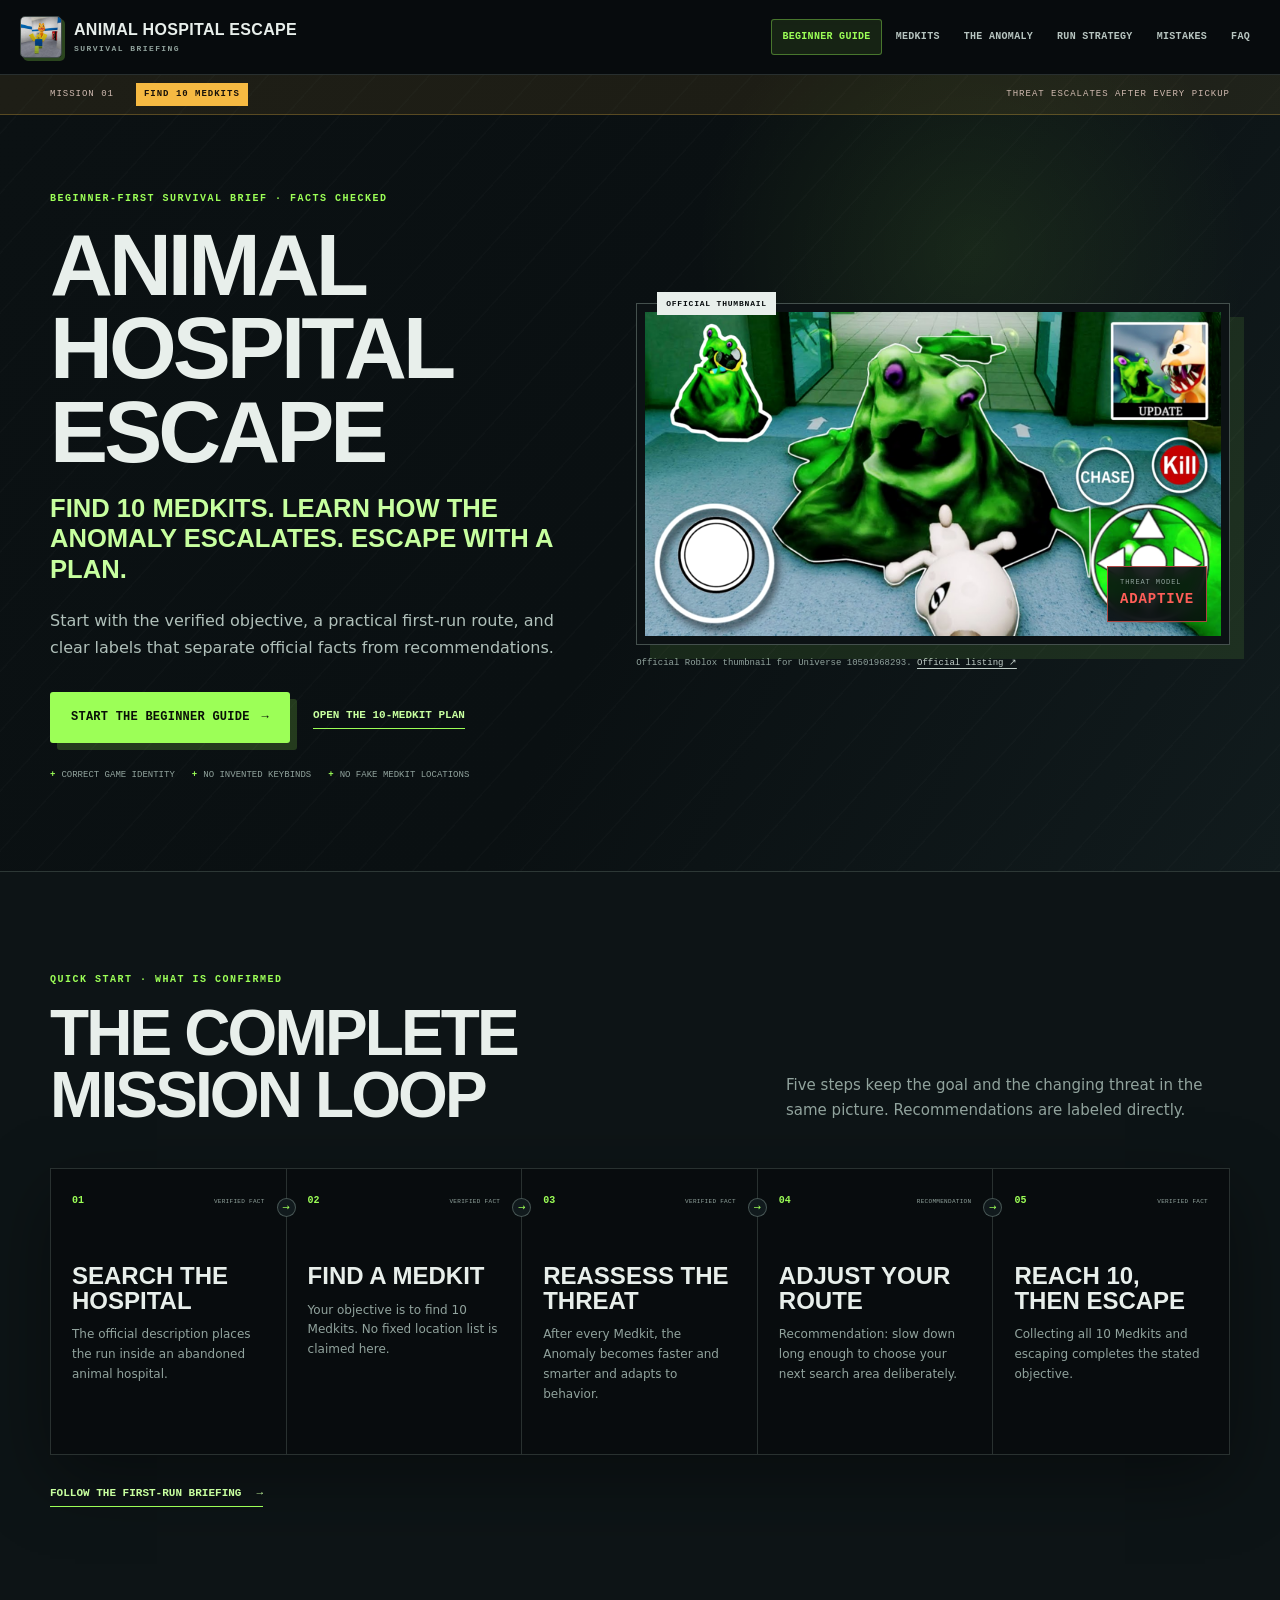
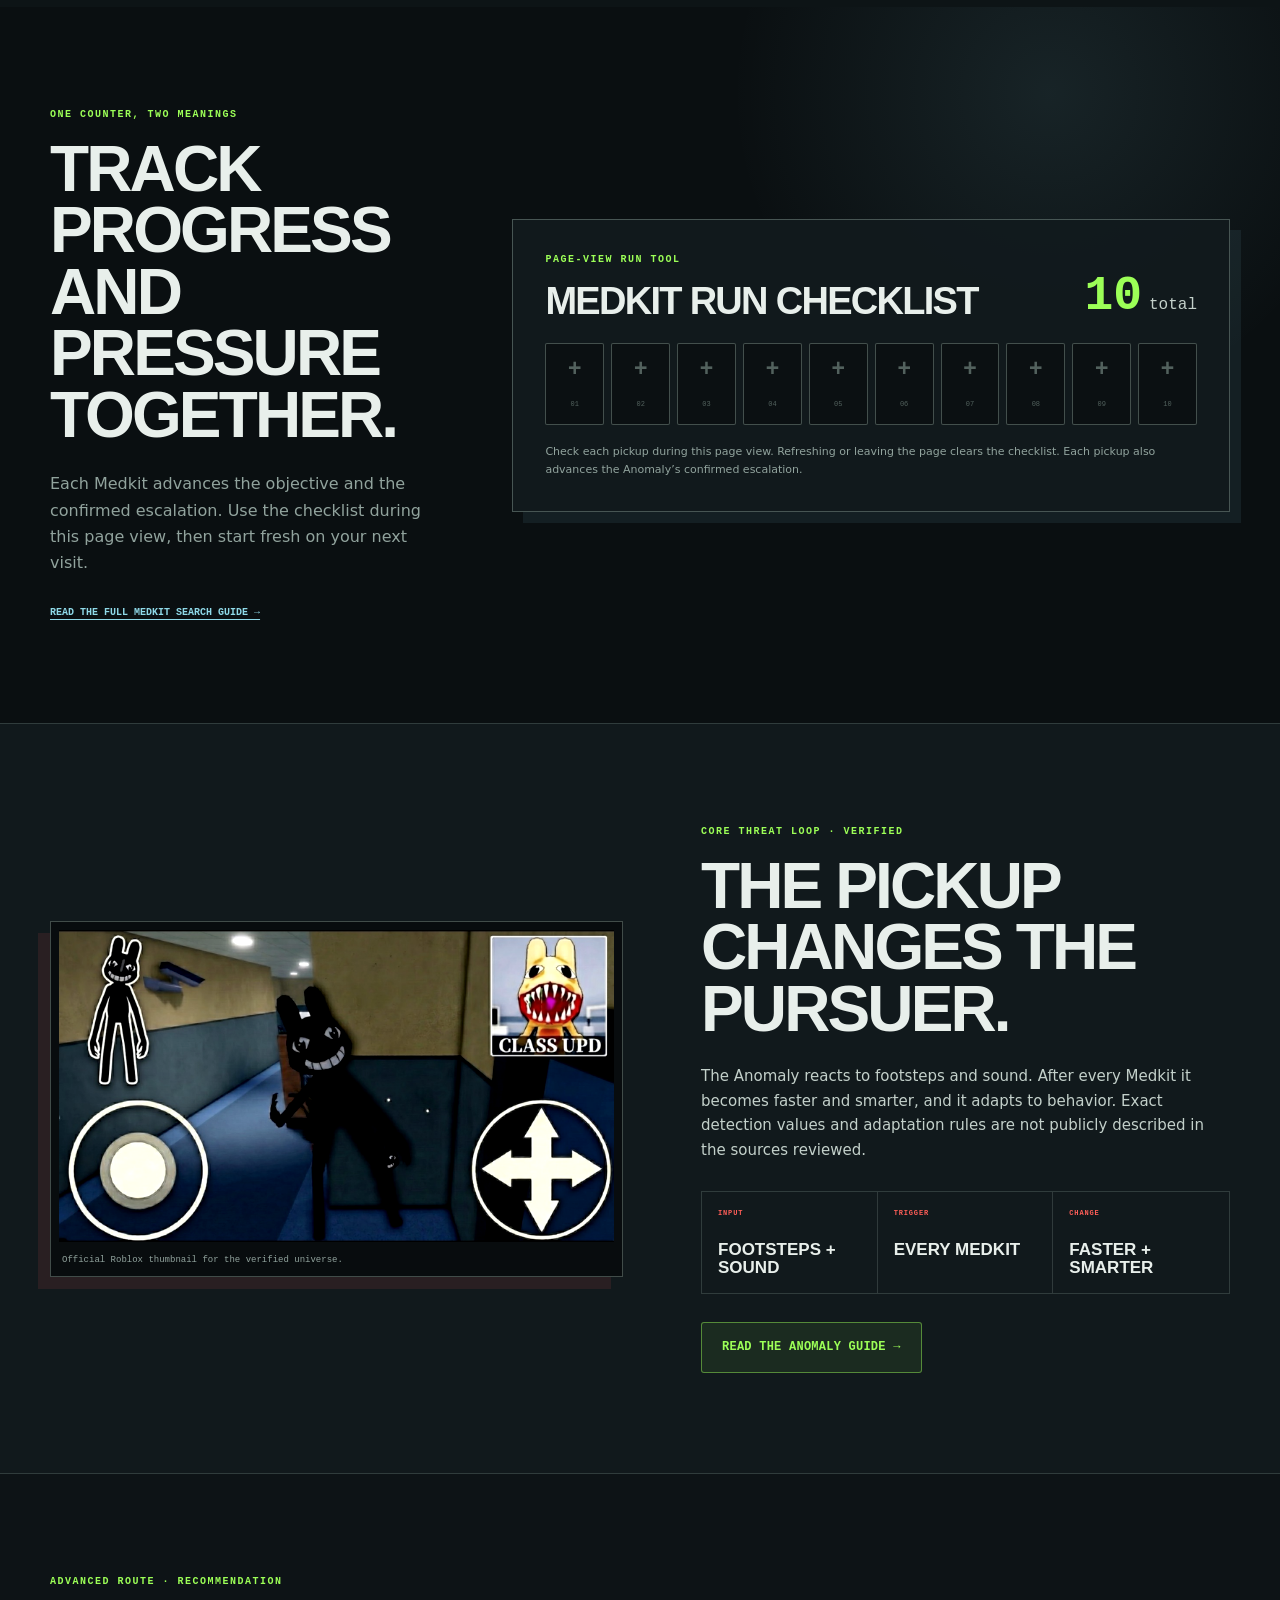
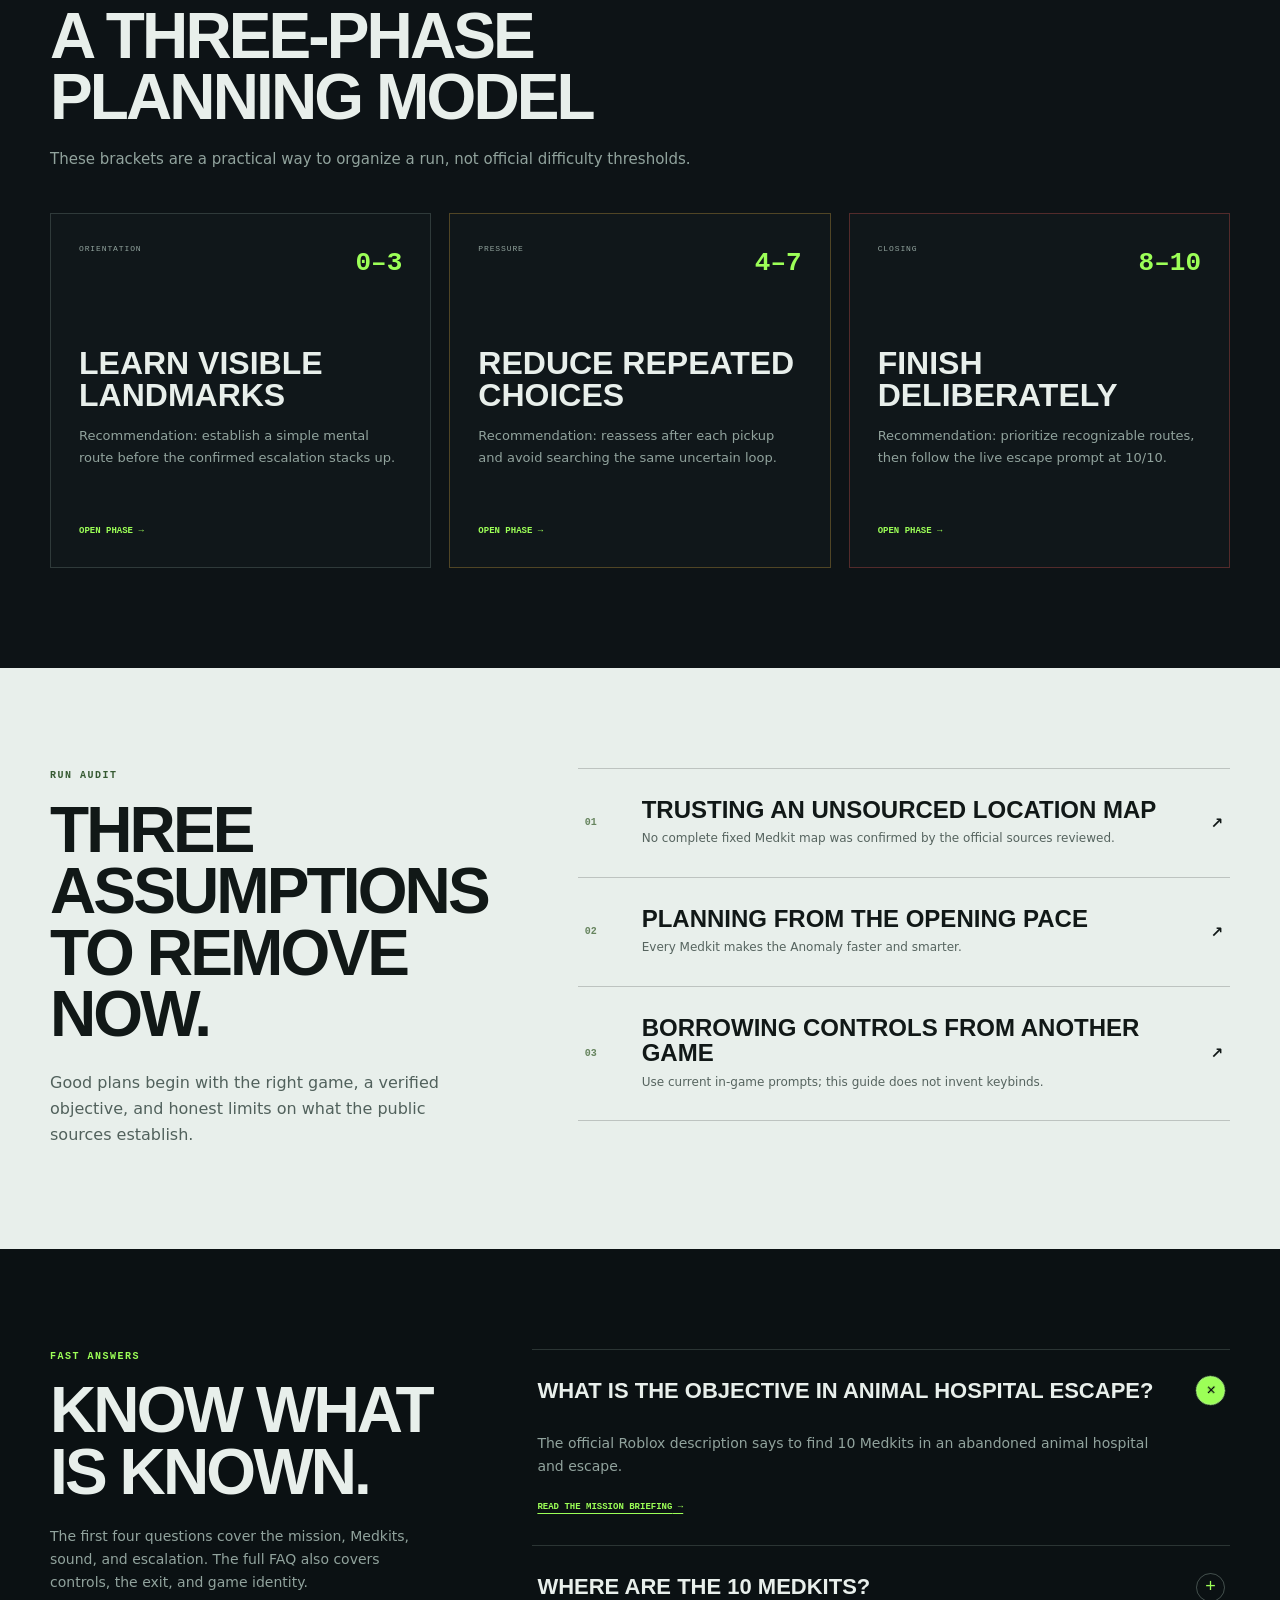
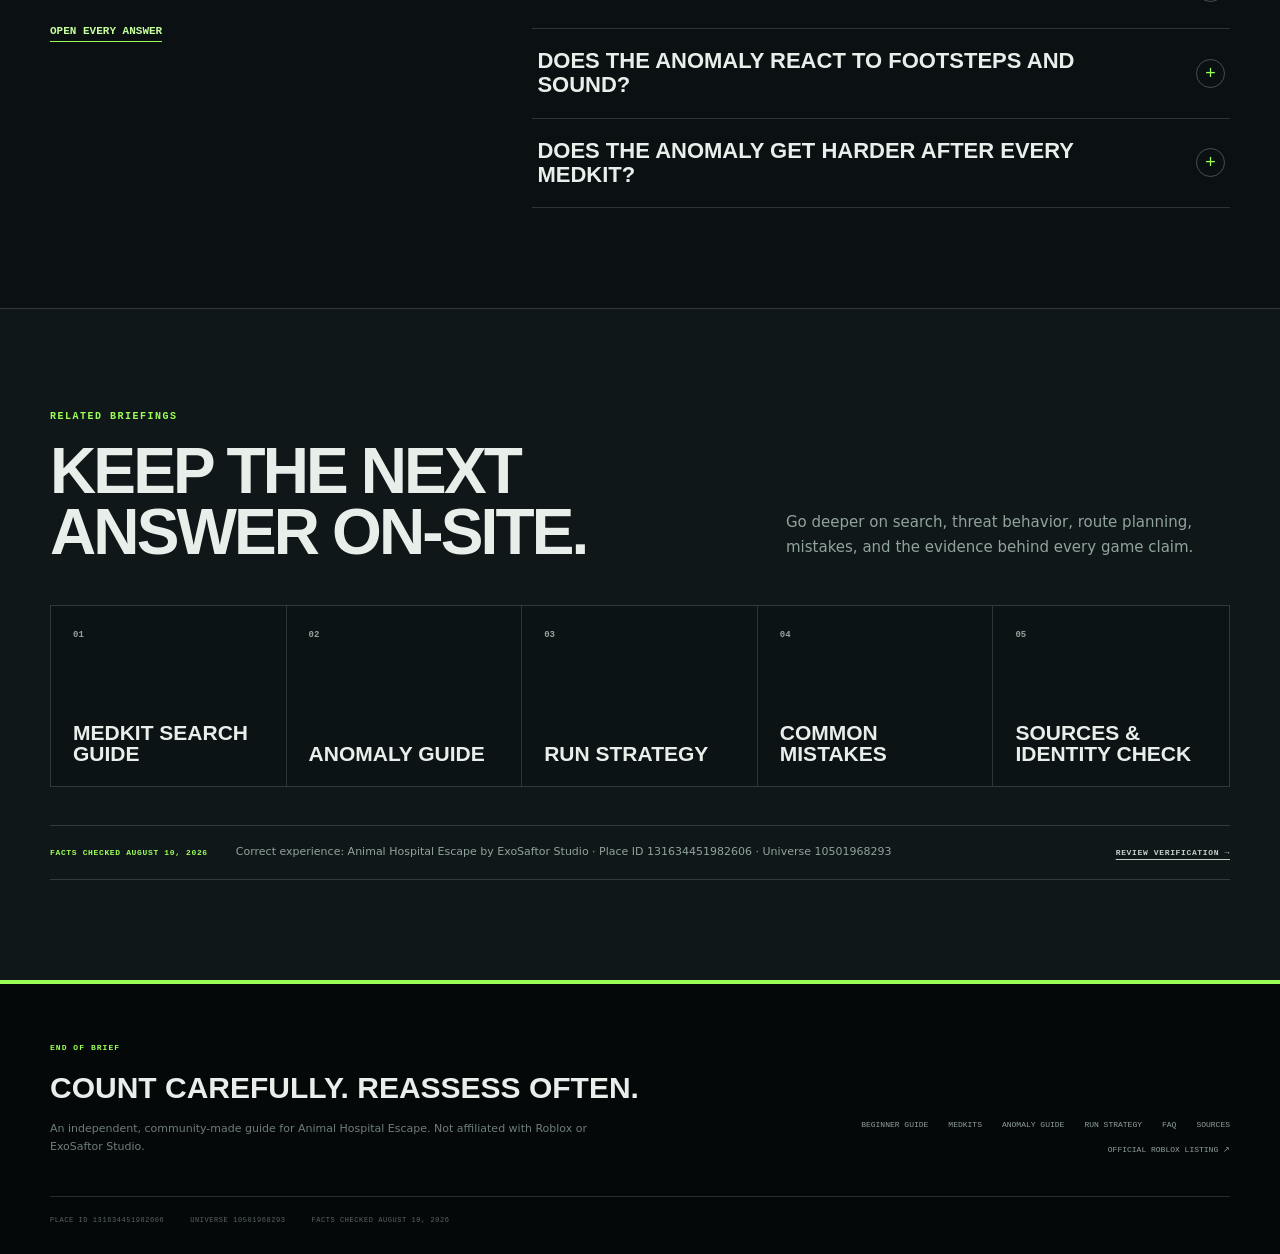
==== index.html @ fd897c96 "deploy: publish Animal Hospital Escape guide" ====
<!DOCTYPE html><html lang="en"><head><meta charSet="utf-8"/><meta name="viewport" content="width=device-width, initial-scale=1"/><link rel="preload" href="/icon.png" as="image"/><link rel="preload" href="/game/animal-hospital-escape-1.png" as="image" fetchPriority="high"/><link rel="stylesheet" href="/_next/static/chunks/0z8bajowdw31k.css" data-precedence="next"/><link rel="preload" as="script" fetchPriority="low" href="/_next/static/chunks/0jtaw7rr1ugwe.js"/><script src="/_next/static/chunks/08icvac4j189f.js" async=""></script><script src="/_next/static/chunks/05qy0547-363-.js" async=""></script><script src="/_next/static/chunks/03ag4kdei-2c-.js" async=""></script><script src="/_next/static/chunks/turbopack-14~8eeexl72pc.js" async=""></script><script src="/_next/static/chunks/0_s10em0x~t3~.js" async=""></script><script src="/_next/static/chunks/04p6i4.8tu~zs.js" async=""></script><meta name="theme-color" content="#0a1113"/><meta name="color-scheme" content="dark"/><title>Animal Hospital Escape Beginner Guide &amp; Wiki</title><meta name="description" content="Start with a verified Animal Hospital Escape beginner guide, track all 10 Medkits, understand Anomaly escalation, and plan the full run."/><meta name="application-name" content="Animal Hospital Escape Wiki"/><link rel="author" href="https://animal-hospital-escape.wiki"/><meta name="author" content="Animal Hospital Escape Wiki"/><link rel="manifest" href="/manifest.webmanifest"/><meta name="creator" content="Animal Hospital Escape Wiki"/><meta name="publisher" content="Animal Hospital Escape Wiki"/><meta name="category" content="games"/><link rel="canonical" href="https://animal-hospital-escape.wiki/"/><meta property="og:title" content="Animal Hospital Escape Beginner Guide &amp; Wiki"/><meta property="og:description" content="Start with a verified Animal Hospital Escape beginner guide, track all 10 Medkits, understand Anomaly escalation, and plan the full run."/><meta property="og:url" content="https://animal-hospital-escape.wiki/"/><meta property="og:site_name" content="Animal Hospital Escape Wiki"/><meta property="og:image" content="https://animal-hospital-escape.wiki/og.png"/><meta property="og:image:width" content="1200"/><meta property="og:image:height" content="627"/><meta property="og:image:alt" content="Animal Hospital Escape beginner guide: 10 Medkits, one escalating threat"/><meta property="og:type" content="article"/><meta name="twitter:card" content="summary_large_image"/><meta name="twitter:title" content="Animal Hospital Escape Beginner Guide &amp; Wiki"/><meta name="twitter:description" content="Start with a verified Animal Hospital Escape beginner guide, track all 10 Medkits, understand Anomaly escalation, and plan the full run."/><meta name="twitter:image" content="https://animal-hospital-escape.wiki/og.png"/><link rel="icon" href="/icon.png" type="image/png"/><link rel="apple-touch-icon" href="/icon.png" type="image/png"/><script src="/_next/static/chunks/03~yq9q893hmn.js" noModule=""></script></head><body><div hidden=""><!--$--><!--/$--></div><div class="site-shell"><a class="skip-link" href="#main-content">Skip to main content</a><header class="site-header"><div class="header-inner"><a class="brand" aria-label="Animal Hospital Escape Wiki home" href="/"><img class="brand-icon" src="/icon.png" alt="" width="42" height="42"/><span><strong>Animal Hospital Escape</strong><small>Survival briefing</small></span></a><nav class="main-nav" aria-label="Main navigation"><a href="/beginner-guide/">Beginner guide</a><a href="/medkits/">Medkits</a><a href="/anomaly-guide/">The Anomaly</a><a href="/run-strategy/">Run strategy</a><a href="/common-mistakes/">Mistakes</a><a href="/faq/">FAQ</a></nav></div></header><main id="main-content"><script type="application/ld+json">{"@context":"https://schema.org","@graph":[{"@type":"WebSite","name":"Animal Hospital Escape Wiki","url":"https://animal-hospital-escape.wiki","description":"A fact-checked Animal Hospital Escape beginner guide for finding 10 Medkits, understanding the escalating Anomaly, and planning a complete run."},{"@type":"VideoGame","name":"Animal Hospital Escape","url":"https://www.roblox.com/games/131634451982606/Animal-Hospital-Escape","gamePlatform":"Roblox","author":{"@type":"Organization","name":"ExoSaftor Studio"},"description":"Find 10 Medkits in an abandoned animal hospital and escape while an Anomaly reacts to footsteps and sound and escalates after every pickup."}]}</script><section class="home-hero"><div class="alert-band" aria-label="Mission summary"><div class="wide-container"><span>MISSION 01</span><strong>FIND 10 MEDKITS</strong><span>THREAT ESCALATES AFTER EVERY PICKUP</span></div></div><div class="hero-grid wide-container"><div class="hero-copy"><p class="eyebrow">Beginner-first survival brief · Facts checked</p><h1>Animal Hospital Escape</h1><p class="hero-command">Find 10 Medkits. Learn how the Anomaly escalates. Escape with a plan.</p><p class="hero-deck">Start with the verified objective, a practical first-run route, and clear labels that separate official facts from recommendations.</p><div class="hero-actions"><a class="button button-primary" href="/beginner-guide/">Start the Beginner Guide <span aria-hidden="true">→</span></a><a class="text-link" href="/medkits/">Open the 10-Medkit plan</a></div><ul class="hero-proof" aria-label="Guide safeguards"><li>Correct game identity</li><li>No invented keybinds</li><li>No fake Medkit locations</li></ul></div><figure class="hero-visual"><div class="image-frame"><img src="/game/animal-hospital-escape-1.png" alt="Official Animal Hospital Escape thumbnail showing characters in a hospital corridor" width="768" height="432" fetchPriority="high"/><div class="threat-stamp" aria-hidden="true"><span>THREAT MODEL</span><strong>ADAPTIVE</strong></div></div><figcaption>Official Roblox thumbnail for Universe <!-- -->10501968293<!-- -->.<!-- --> <a href="https://www.roblox.com/games/131634451982606/Animal-Hospital-Escape" rel="noreferrer">Official listing ↗</a></figcaption></figure></div></section><section class="quickstart-section" aria-labelledby="quickstart-title"><div class="wide-container"><div class="section-heading split-heading"><div><p class="eyebrow">Quick start · What is confirmed</p><h2 id="quickstart-title">The complete mission loop</h2></div><p>Five steps keep the goal and the changing threat in the same picture. Recommendations are labeled directly.</p></div><ol class="loop-grid"><li><div class="loop-topline"><span>01</span><small>Verified fact</small></div><h3>Search the hospital</h3><p>The official description places the run inside an abandoned animal hospital.</p></li><li><div class="loop-topline"><span>02</span><small>Verified fact</small></div><h3>Find a Medkit</h3><p>Your objective is to find 10 Medkits. No fixed location list is claimed here.</p></li><li><div class="loop-topline"><span>03</span><small>Verified fact</small></div><h3>Reassess the threat</h3><p>After every Medkit, the Anomaly becomes faster and smarter and adapts to behavior.</p></li><li><div class="loop-topline"><span>04</span><small>Recommendation</small></div><h3>Adjust your route</h3><p>Recommendation: slow down long enough to choose your next search area deliberately.</p></li><li><div class="loop-topline"><span>05</span><small>Verified fact</small></div><h3>Reach 10, then escape</h3><p>Collecting all 10 Medkits and escaping completes the stated objective.</p></li></ol><a class="inline-cta" href="/beginner-guide/">Follow the first-run briefing <span>→</span></a></div></section><section class="tracker-section"><div class="wide-container tracker-layout"><div class="tracker-copy"><p class="eyebrow">One counter, two meanings</p><h2>Track progress and pressure together.</h2><p>Each Medkit advances the objective and the confirmed escalation. Use the checklist during this page view, then start fresh on your next visit.</p><a href="/medkits/">Read the full Medkit search guide →</a></div><section class="tracker-card" aria-labelledby="tracker-title"><div class="tracker-heading"><div><p class="eyebrow">Page-view run tool</p><h2 id="tracker-title">Medkit run checklist</h2></div><div class="tracker-count" aria-label="10 Medkits total"><strong>10</strong><span>total</span></div></div><div class="medkit-grid" role="group" aria-label="10 Medkit checklist"><label for="medkit-check-1"><input id="medkit-check-1" type="checkbox" aria-label="Medkit 1 collected" name="medkit-check-1"/><span class="medkit-check-tile"><span aria-hidden="true">+</span><small>01</small></span></label><label for="medkit-check-2"><input id="medkit-check-2" type="checkbox" aria-label="Medkit 2 collected" name="medkit-check-2"/><span class="medkit-check-tile"><span aria-hidden="true">+</span><small>02</small></span></label><label for="medkit-check-3"><input id="medkit-check-3" type="checkbox" aria-label="Medkit 3 collected" name="medkit-check-3"/><span class="medkit-check-tile"><span aria-hidden="true">+</span><small>03</small></span></label><label for="medkit-check-4"><input id="medkit-check-4" type="checkbox" aria-label="Medkit 4 collected" name="medkit-check-4"/><span class="medkit-check-tile"><span aria-hidden="true">+</span><small>04</small></span></label><label for="medkit-check-5"><input id="medkit-check-5" type="checkbox" aria-label="Medkit 5 collected" name="medkit-check-5"/><span class="medkit-check-tile"><span aria-hidden="true">+</span><small>05</small></span></label><label for="medkit-check-6"><input id="medkit-check-6" type="checkbox" aria-label="Medkit 6 collected" name="medkit-check-6"/><span class="medkit-check-tile"><span aria-hidden="true">+</span><small>06</small></span></label><label for="medkit-check-7"><input id="medkit-check-7" type="checkbox" aria-label="Medkit 7 collected" name="medkit-check-7"/><span class="medkit-check-tile"><span aria-hidden="true">+</span><small>07</small></span></label><label for="medkit-check-8"><input id="medkit-check-8" type="checkbox" aria-label="Medkit 8 collected" name="medkit-check-8"/><span class="medkit-check-tile"><span aria-hidden="true">+</span><small>08</small></span></label><label for="medkit-check-9"><input id="medkit-check-9" type="checkbox" aria-label="Medkit 9 collected" name="medkit-check-9"/><span class="medkit-check-tile"><span aria-hidden="true">+</span><small>09</small></span></label><label for="medkit-check-10"><input id="medkit-check-10" type="checkbox" aria-label="Medkit 10 collected" name="medkit-check-10"/><span class="medkit-check-tile"><span aria-hidden="true">+</span><small>10</small></span></label></div><p class="tracker-note">Check each pickup during this page view. Refreshing or leaving the page clears the checklist. Each pickup also advances the Anomaly’s confirmed escalation.</p></section></div></section><section class="threat-section" aria-labelledby="threat-title"><div class="wide-container threat-grid"><figure class="threat-visual"><img src="/game/animal-hospital-escape-2.png" alt="Official Animal Hospital Escape thumbnail showing a dark character in a hospital hallway" width="768" height="432" loading="lazy"/><figcaption>Official Roblox thumbnail for the verified universe.</figcaption></figure><div><p class="eyebrow">Core threat loop · Verified</p><h2 id="threat-title">The pickup changes the pursuer.</h2><p>The Anomaly reacts to footsteps and sound. After every Medkit it becomes faster and smarter, and it adapts to behavior. Exact detection values and adaptation rules are not publicly described in the sources reviewed.</p><div class="threat-facts"><article><span>INPUT</span><strong>Footsteps + sound</strong></article><article><span>TRIGGER</span><strong>Every Medkit</strong></article><article><span>CHANGE</span><strong>Faster + smarter</strong></article></div><a class="button button-secondary" href="/anomaly-guide/">Read the Anomaly guide →</a></div></div></section><section class="phase-section" aria-labelledby="phase-title"><div class="wide-container"><div class="section-heading"><p class="eyebrow">Advanced route · Recommendation</p><h2 id="phase-title">A three-phase planning model</h2><p>These brackets are a practical way to organize a run, not official difficulty thresholds.</p></div><div class="phase-grid"><a class="phase-card" href="/beginner-guide/#orientation"><div><span>Orientation</span><strong>0–3</strong></div><h3>Learn visible landmarks</h3><p>Recommendation: establish a simple mental route before the confirmed escalation stacks up.</p><em>Open phase →</em></a><a class="phase-card" href="/run-strategy/#pressure"><div><span>Pressure</span><strong>4–7</strong></div><h3>Reduce repeated choices</h3><p>Recommendation: reassess after each pickup and avoid searching the same uncertain loop.</p><em>Open phase →</em></a><a class="phase-card" href="/run-strategy/#closing"><div><span>Closing</span><strong>8–10</strong></div><h3>Finish deliberately</h3><p>Recommendation: prioritize recognizable routes, then follow the live escape prompt at 10/10.</p><em>Open phase →</em></a></div></div></section><section class="mistakes-section" aria-labelledby="mistakes-title"><div class="wide-container mistakes-layout"><div><p class="eyebrow">Run audit</p><h2 id="mistakes-title">Three assumptions to remove now.</h2><p>Good plans begin with the right game, a verified objective, and honest limits on what the public sources establish.</p></div><div class="mistake-list"><a href="/common-mistakes/#location-lists"><span>01</span><div><h3>Trusting an unsourced location map</h3><p>No complete fixed Medkit map was confirmed by the official sources reviewed.</p></div><b aria-hidden="true">↗</b></a><a href="/common-mistakes/#early-pace"><span>02</span><div><h3>Planning from the opening pace</h3><p>Every Medkit makes the Anomaly faster and smarter.</p></div><b aria-hidden="true">↗</b></a><a href="/common-mistakes/#invented-controls"><span>03</span><div><h3>Borrowing controls from another game</h3><p>Use current in-game prompts; this guide does not invent keybinds.</p></div><b aria-hidden="true">↗</b></a></div></div></section><section class="home-faq" aria-labelledby="home-faq-title"><div class="wide-container faq-home-grid"><div class="faq-home-intro"><p class="eyebrow">Fast answers</p><h2 id="home-faq-title">Know what is known.</h2><p>The first four questions cover the mission, Medkits, sound, and escalation. The full FAQ also covers controls, the exit, and game identity.</p><a class="text-link" href="/faq/">Open every answer</a></div><div class="faq-preview"><details open=""><summary><span>What is the objective in Animal Hospital Escape?</span><b aria-hidden="true">+</b></summary><div><p>The official Roblox description says to find 10 Medkits in an abandoned animal hospital and escape.</p><a href="/beginner-guide/#mission">Read the mission briefing<!-- --> →</a></div></details><details><summary><span>Where are the 10 Medkits?</span><b aria-hidden="true">+</b></summary><div><p>The official sources reviewed do not publish a complete fixed location list. This guide therefore recommends a landmark-based search without claiming exact rooms or spawn behavior.</p><a href="/medkits/">Use the Medkit search plan<!-- --> →</a></div></details><details><summary><span>Does the Anomaly react to footsteps and sound?</span><b aria-hidden="true">+</b></summary><div><p>Yes. That behavior is stated in the official game description. Exact hearing distance and detection values are not publicly documented in the sources reviewed.</p><a href="/anomaly-guide/#hearing">Review the verified threat brief<!-- --> →</a></div></details><details><summary><span>Does the Anomaly get harder after every Medkit?</span><b aria-hidden="true">+</b></summary><div><p>Yes. The official description says it becomes faster and smarter after every Medkit and adapts to your behavior.</p><a href="/run-strategy/">Plan for escalation<!-- --> →</a></div></details></div></div></section><section class="related-section" aria-labelledby="related-title"><div class="wide-container"><div class="section-heading split-heading"><div><p class="eyebrow">Related briefings</p><h2 id="related-title">Keep the next answer on-site.</h2></div><p>Go deeper on search, threat behavior, route planning, mistakes, and the evidence behind every game claim.</p></div><div class="related-home-grid"><a href="/medkits/"><span>01</span><strong>Medkit search guide</strong></a><a href="/anomaly-guide/"><span>02</span><strong>Anomaly guide</strong></a><a href="/run-strategy/"><span>03</span><strong>Run strategy</strong></a><a href="/common-mistakes/"><span>04</span><strong>Common mistakes</strong></a><a href="/sources/"><span>05</span><strong>Sources &amp; identity check</strong></a></div><div class="verification-line"><span>FACTS CHECKED <!-- -->AUGUST 10, 2026</span><p>Correct experience: Animal Hospital Escape by <!-- -->ExoSaftor Studio<!-- --> · Place ID <!-- -->131634451982606<!-- --> · Universe <!-- -->10501968293</p><a href="/sources/">Review verification →</a></div></div></section><!--$--><!--/$--></main><footer class="site-footer"><div class="footer-grid"><div><p class="footer-kicker">END OF BRIEF</p><p class="footer-title">Count carefully. Reassess often.</p><p>An independent, community-made guide for Animal Hospital Escape. Not affiliated with Roblox or <!-- -->ExoSaftor Studio<!-- -->.</p></div><nav aria-label="Footer navigation"><a href="/beginner-guide/">Beginner guide</a><a href="/medkits/">Medkits</a><a href="/anomaly-guide/">Anomaly guide</a><a href="/run-strategy/">Run strategy</a><a href="/faq/">FAQ</a><a href="/sources/">Sources</a><a href="https://www.roblox.com/games/131634451982606/Animal-Hospital-Escape" rel="noreferrer">Official Roblox listing ↗</a></nav></div><div class="footer-identity"><span>Place ID <!-- -->131634451982606</span><span>Universe <!-- -->10501968293</span><span>Facts checked <!-- -->August 10, 2026</span></div></footer></div><script src="/_next/static/chunks/0jtaw7rr1ugwe.js" id="_R_" async=""></script><script>(self.__next_f=self.__next_f||[]).push([0])</script><script>self.__next_f.push([1,"1:\"$Sreact.fragment\"\n2:I[54030,[\"/_next/static/chunks/0_s10em0x~t3~.js\",\"/_next/static/chunks/04p6i4.8tu~zs.js\"],\"\"]\n3:I[70748,[\"/_next/static/chunks/0_s10em0x~t3~.js\",\"/_next/static/chunks/04p6i4.8tu~zs.js\"],\"default\"]\n4:I[19897,[\"/_next/static/chunks/0_s10em0x~t3~.js\",\"/_next/static/chunks/04p6i4.8tu~zs.js\"],\"default\"]\nf:I[76186,[\"/_next/static/chunks/0_s10em0x~t3~.js\",\"/_next/static/chunks/04p6i4.8tu~zs.js\"],\"default\",1]\n:HL[\"/_next/static/chunks/0z8bajowdw31k.css\",\"style\"]\n:HL[\"/icon.png\",\"image\"]\n"])</script><script>self.__next_f.push([1,"0:{\"P\":null,\"c\":[\"\",\"\"],\"q\":\"\",\"i\":false,\"f\":[[[\"\",{\"children\":[\"__PAGE__\",{}]},\"$undefined\",\"$undefined\",16],[[\"$\",\"$1\",\"c\",{\"children\":[[[\"$\",\"link\",\"0\",{\"rel\":\"stylesheet\",\"href\":\"/_next/static/chunks/0z8bajowdw31k.css\",\"precedence\":\"next\",\"crossOrigin\":\"$undefined\",\"nonce\":\"$undefined\"}],[\"$\",\"script\",\"script-0\",{\"src\":\"/_next/static/chunks/0_s10em0x~t3~.js\",\"async\":true,\"nonce\":\"$undefined\"}],[\"$\",\"script\",\"script-1\",{\"src\":\"/_next/static/chunks/04p6i4.8tu~zs.js\",\"async\":true,\"nonce\":\"$undefined\"}]],[\"$\",\"html\",null,{\"lang\":\"en\",\"children\":[\"$\",\"body\",null,{\"children\":[\"$\",\"div\",null,{\"className\":\"site-shell\",\"children\":[[\"$\",\"a\",null,{\"className\":\"skip-link\",\"href\":\"#main-content\",\"children\":\"Skip to main content\"}],[\"$\",\"header\",null,{\"className\":\"site-header\",\"children\":[\"$\",\"div\",null,{\"className\":\"header-inner\",\"children\":[[\"$\",\"$L2\",null,{\"className\":\"brand\",\"href\":\"/\",\"aria-label\":\"Animal Hospital Escape Wiki home\",\"children\":[[\"$\",\"img\",null,{\"className\":\"brand-icon\",\"src\":\"/icon.png\",\"alt\":\"\",\"width\":42,\"height\":42}],[\"$\",\"span\",null,{\"children\":[[\"$\",\"strong\",null,{\"children\":\"Animal Hospital Escape\"}],[\"$\",\"small\",null,{\"children\":\"Survival briefing\"}]]}]]}],[\"$\",\"nav\",null,{\"className\":\"main-nav\",\"aria-label\":\"Main navigation\",\"children\":[[\"$\",\"$L2\",\"/beginner-guide\",{\"href\":\"/beginner-guide\",\"children\":\"Beginner guide\"}],[\"$\",\"$L2\",\"/medkits\",{\"href\":\"/medkits\",\"children\":\"Medkits\"}],[\"$\",\"$L2\",\"/anomaly-guide\",{\"href\":\"/anomaly-guide\",\"children\":\"The Anomaly\"}],[\"$\",\"$L2\",\"/run-strategy\",{\"href\":\"/run-strategy\",\"children\":\"Run strategy\"}],[\"$\",\"$L2\",\"/common-mistakes\",{\"href\":\"/common-mistakes\",\"children\":\"Mistakes\"}],[\"$\",\"$L2\",\"/faq\",{\"href\":\"/faq\",\"children\":\"FAQ\"}]]}]]}]}],[\"$\",\"main\",null,{\"id\":\"main-content\",\"children\":[\"$\",\"$L3\",null,{\"parallelRouterKey\":\"children\",\"error\":\"$undefined\",\"errorStyles\":\"$undefined\",\"errorScripts\":\"$undefined\",\"template\":[\"$\",\"$L4\",null,{}],\"templateStyles\":\"$undefined\",\"templateScripts\":\"$undefined\",\"notFound\":[[[\"$\",\"title\",null,{\"children\":\"404: This page could not be found.\"}],[\"$\",\"div\",null,{\"style\":{\"fontFamily\":\"system-ui,\\\"Segoe UI\\\",Roboto,Helvetica,Arial,sans-serif,\\\"Apple Color Emoji\\\",\\\"Segoe UI Emoji\\\"\",\"height\":\"100vh\",\"textAlign\":\"center\",\"display\":\"flex\",\"flexDirection\":\"column\",\"alignItems\":\"center\",\"justifyContent\":\"center\"},\"children\":[\"$\",\"div\",null,{\"children\":[[\"$\",\"style\",null,{\"dangerouslySetInnerHTML\":{\"__html\":\"body{color:#000;background:#fff;margin:0}.next-error-h1{border-right:1px solid rgba(0,0,0,.3)}@media (prefers-color-scheme:dark){body{color:#fff;background:#000}.next-error-h1{border-right:1px solid rgba(255,255,255,.3)}}\"}}],[\"$\",\"h1\",null,{\"className\":\"next-error-h1\",\"style\":{\"display\":\"inline-block\",\"margin\":\"0 20px 0 0\",\"padding\":\"0 23px 0 0\",\"fontSize\":24,\"fontWeight\":500,\"verticalAlign\":\"top\",\"lineHeight\":\"49px\"},\"children\":404}],[\"$\",\"div\",null,{\"style\":{\"display\":\"inline-block\"},\"children\":[\"$\",\"h2\",null,{\"style\":{\"fontSize\":14,\"fontWeight\":400,\"lineHeight\":\"49px\",\"margin\":0},\"children\":\"This page could not be found.\"}]}]]}]}]],[]],\"forbidden\":\"$undefined\",\"unauthorized\":\"$undefined\"}]}],[\"$\",\"footer\",null,{\"className\":\"site-footer\",\"children\":[[\"$\",\"div\",null,{\"className\":\"footer-grid\",\"children\":[[\"$\",\"div\",null,{\"children\":[[\"$\",\"p\",null,{\"className\":\"footer-kicker\",\"children\":\"END OF BRIEF\"}],[\"$\",\"p\",null,{\"className\":\"footer-title\",\"children\":\"Count carefully. Reassess often.\"}],[\"$\",\"p\",null,{\"children\":[\"An independent, community-made guide for Animal Hospital Escape. Not affiliated with Roblox or \",\"ExoSaftor Studio\",\".\"]}]]}],[\"$\",\"nav\",null,{\"aria-label\":\"Footer navigation\",\"children\":[[\"$\",\"$L2\",null,{\"href\":\"/beginner-guide\",\"children\":\"Beginner guide\"}],[\"$\",\"$L2\",null,{\"href\":\"/medkits\",\"children\":\"Medkits\"}],[\"$\",\"$L2\",null,{\"href\":\"/anomaly-guide\",\"children\":\"Anomaly guide\"}],[\"$\",\"$L2\",null,{\"href\":\"/run-strategy\",\"children\":\"Run strategy\"}],[\"$\",\"$L2\",null,{\"href\":\"/faq\",\"children\":\"FAQ\"}],[\"$\",\"$L2\",null,{\"href\":\"/sources\",\"children\":\"Sources\"}],[\"$\",\"a\",null,{\"href\":\"https://www.roblox.com/games/131634451982606/Animal-Hospital-Escape\",\"rel\":\"noreferrer\",\"children\":\"Official Roblox listing ↗\"}]]}]]}],[\"$\",\"div\",null,{\"className\":\"footer-identity\",\"children\":[[\"$\",\"span\",null,{\"children\":[\"Place ID \",\"131634451982606\"]}],[\"$\",\"span\",null,{\"children\":[\"Universe \",\"10501968293\"]}],[\"$\",\"span\",null,{\"children\":[\"Facts checked \",\"August 10, 2026\"]}]]}]]}]]}]}]}]]}],{\"children\":[[\"$\",\"$1\",\"c\",{\"children\":[[[\"$\",\"script\",null,{\"type\":\"application/ld+json\",\"dangerouslySetInnerHTML\":{\"__html\":\"{\\\"@context\\\":\\\"https://schema.org\\\",\\\"@graph\\\":[{\\\"@type\\\":\\\"WebSite\\\",\\\"name\\\":\\\"Animal Hospital Escape Wiki\\\",\\\"url\\\":\\\"https://animal-hospital-escape.wiki\\\",\\\"description\\\":\\\"A fact-checked Animal Hospital Escape beginner guide for finding 10 Medkits, understanding the escalating Anomaly, and planning a complete run.\\\"},{\\\"@type\\\":\\\"VideoGame\\\",\\\"name\\\":\\\"Animal Hospital Escape\\\",\\\"url\\\":\\\"https://www.roblox.com/games/131634451982606/Animal-Hospital-Escape\\\",\\\"gamePlatform\\\":\\\"Roblox\\\",\\\"author\\\":{\\\"@type\\\":\\\"Organization\\\",\\\"name\\\":\\\"ExoSaftor Studio\\\"},\\\"description\\\":\\\"Find 10 Medkits in an abandoned animal hospital and escape while an Anomaly reacts to footsteps and sound and escalates after every pickup.\\\"}]}\"}}],\"$L5\",\"$L6\",\"$L7\",\"$L8\",\"$L9\",\"$La\",\"$Lb\",\"$Lc\"],null,\"$Ld\"]}],{},null,false,null]},null,false,null],\"$Le\",false]],\"m\":\"$undefined\",\"G\":[\"$f\",[\"$L10\"]],\"S\":true,\"h\":null,\"s\":\"$undefined\",\"l\":\"$undefined\",\"p\":\"$undefined\",\"d\":\"$undefined\",\"b\":\"_3tF1WsGMRAiJcGE-7hFd\"}\n"])</script><script>self.__next_f.push([1,"11:I[21703,[\"/_next/static/chunks/0_s10em0x~t3~.js\",\"/_next/static/chunks/04p6i4.8tu~zs.js\"],\"OutletBoundary\"]\n12:\"$Sreact.suspense\"\n14:I[21703,[\"/_next/static/chunks/0_s10em0x~t3~.js\",\"/_next/static/chunks/04p6i4.8tu~zs.js\"],\"ViewportBoundary\"]\n16:I[21703,[\"/_next/static/chunks/0_s10em0x~t3~.js\",\"/_next/static/chunks/04p6i4.8tu~zs.js\"],\"MetadataBoundary\"]\n:HL[\"/game/animal-hospital-escape-1.png\",\"image\",{\"fetchPriority\":\"high\"}]\n"])</script><script>self.__next_f.push([1,"5:[\"$\",\"section\",null,{\"className\":\"home-hero\",\"children\":[[\"$\",\"div\",null,{\"className\":\"alert-band\",\"aria-label\":\"Mission summary\",\"children\":[\"$\",\"div\",null,{\"className\":\"wide-container\",\"children\":[[\"$\",\"span\",null,{\"children\":\"MISSION 01\"}],[\"$\",\"strong\",null,{\"children\":\"FIND 10 MEDKITS\"}],[\"$\",\"span\",null,{\"children\":\"THREAT ESCALATES AFTER EVERY PICKUP\"}]]}]}],[\"$\",\"div\",null,{\"className\":\"hero-grid wide-container\",\"children\":[[\"$\",\"div\",null,{\"className\":\"hero-copy\",\"children\":[[\"$\",\"p\",null,{\"className\":\"eyebrow\",\"children\":\"Beginner-first survival brief · Facts checked\"}],[\"$\",\"h1\",null,{\"children\":\"Animal Hospital Escape\"}],[\"$\",\"p\",null,{\"className\":\"hero-command\",\"children\":\"Find 10 Medkits. Learn how the Anomaly escalates. Escape with a plan.\"}],[\"$\",\"p\",null,{\"className\":\"hero-deck\",\"children\":\"Start with the verified objective, a practical first-run route, and clear labels that separate official facts from recommendations.\"}],[\"$\",\"div\",null,{\"className\":\"hero-actions\",\"children\":[[\"$\",\"$L2\",null,{\"className\":\"button button-primary\",\"href\":\"/beginner-guide\",\"children\":[\"Start the Beginner Guide \",[\"$\",\"span\",null,{\"aria-hidden\":\"true\",\"children\":\"→\"}]]}],[\"$\",\"$L2\",null,{\"className\":\"text-link\",\"href\":\"/medkits\",\"children\":\"Open the 10-Medkit plan\"}]]}],[\"$\",\"ul\",null,{\"className\":\"hero-proof\",\"aria-label\":\"Guide safeguards\",\"children\":[[\"$\",\"li\",null,{\"children\":\"Correct game identity\"}],[\"$\",\"li\",null,{\"children\":\"No invented keybinds\"}],[\"$\",\"li\",null,{\"children\":\"No fake Medkit locations\"}]]}]]}],[\"$\",\"figure\",null,{\"className\":\"hero-visual\",\"children\":[[\"$\",\"div\",null,{\"className\":\"image-frame\",\"children\":[[\"$\",\"img\",null,{\"src\":\"/game/animal-hospital-escape-1.png\",\"alt\":\"Official Animal Hospital Escape thumbnail showing characters in a hospital corridor\",\"width\":768,\"height\":432,\"fetchPriority\":\"high\"}],[\"$\",\"div\",null,{\"className\":\"threat-stamp\",\"aria-hidden\":\"true\",\"children\":[[\"$\",\"span\",null,{\"children\":\"THREAT MODEL\"}],[\"$\",\"strong\",null,{\"children\":\"ADAPTIVE\"}]]}]]}],[\"$\",\"figcaption\",null,{\"children\":[\"Official Roblox thumbnail for Universe \",\"10501968293\",\".\",\" \",[\"$\",\"a\",null,{\"href\":\"https://www.roblox.com/games/131634451982606/Animal-Hospital-Escape\",\"rel\":\"noreferrer\",\"children\":\"Official listing ↗\"}]]}]]}]]}]]}]\n"])</script><script>self.__next_f.push([1,"6:[\"$\",\"section\",null,{\"className\":\"quickstart-section\",\"aria-labelledby\":\"quickstart-title\",\"children\":[\"$\",\"div\",null,{\"className\":\"wide-container\",\"children\":[[\"$\",\"div\",null,{\"className\":\"section-heading split-heading\",\"children\":[[\"$\",\"div\",null,{\"children\":[[\"$\",\"p\",null,{\"className\":\"eyebrow\",\"children\":\"Quick start · What is confirmed\"}],[\"$\",\"h2\",null,{\"id\":\"quickstart-title\",\"children\":\"The complete mission loop\"}]]}],[\"$\",\"p\",null,{\"children\":\"Five steps keep the goal and the changing threat in the same picture. Recommendations are labeled directly.\"}]]}],[\"$\",\"ol\",null,{\"className\":\"loop-grid\",\"children\":[[\"$\",\"li\",\"01\",{\"children\":[[\"$\",\"div\",null,{\"className\":\"loop-topline\",\"children\":[[\"$\",\"span\",null,{\"children\":\"01\"}],[\"$\",\"small\",null,{\"children\":\"Verified fact\"}]]}],[\"$\",\"h3\",null,{\"children\":\"Search the hospital\"}],[\"$\",\"p\",null,{\"children\":\"The official description places the run inside an abandoned animal hospital.\"}]]}],[\"$\",\"li\",\"02\",{\"children\":[[\"$\",\"div\",null,{\"className\":\"loop-topline\",\"children\":[[\"$\",\"span\",null,{\"children\":\"02\"}],[\"$\",\"small\",null,{\"children\":\"Verified fact\"}]]}],[\"$\",\"h3\",null,{\"children\":\"Find a Medkit\"}],[\"$\",\"p\",null,{\"children\":\"Your objective is to find 10 Medkits. No fixed location list is claimed here.\"}]]}],[\"$\",\"li\",\"03\",{\"children\":[[\"$\",\"div\",null,{\"className\":\"loop-topline\",\"children\":[[\"$\",\"span\",null,{\"children\":\"03\"}],[\"$\",\"small\",null,{\"children\":\"Verified fact\"}]]}],[\"$\",\"h3\",null,{\"children\":\"Reassess the threat\"}],[\"$\",\"p\",null,{\"children\":\"After every Medkit, the Anomaly becomes faster and smarter and adapts to behavior.\"}]]}],[\"$\",\"li\",\"04\",{\"children\":[[\"$\",\"div\",null,{\"className\":\"loop-topline\",\"children\":[[\"$\",\"span\",null,{\"children\":\"04\"}],[\"$\",\"small\",null,{\"children\":\"Recommendation\"}]]}],[\"$\",\"h3\",null,{\"children\":\"Adjust your route\"}],[\"$\",\"p\",null,{\"children\":\"Recommendation: slow down long enough to choose your next search area deliberately.\"}]]}],[\"$\",\"li\",\"05\",{\"children\":[[\"$\",\"div\",null,{\"className\":\"loop-topline\",\"children\":[[\"$\",\"span\",null,{\"children\":\"05\"}],[\"$\",\"small\",null,{\"children\":\"Verified fact\"}]]}],[\"$\",\"h3\",null,{\"children\":\"Reach 10, then escape\"}],[\"$\",\"p\",null,{\"children\":\"Collecting all 10 Medkits and escaping completes the stated objective.\"}]]}]]}],[\"$\",\"$L2\",null,{\"className\":\"inline-cta\",\"href\":\"/beginner-guide\",\"children\":[\"Follow the first-run briefing \",[\"$\",\"span\",null,{\"children\":\"→\"}]]}]]}]}]\n"])</script><script>self.__next_f.push([1,"7:[\"$\",\"section\",null,{\"className\":\"tracker-section\",\"children\":[\"$\",\"div\",null,{\"className\":\"wide-container tracker-layout\",\"children\":[[\"$\",\"div\",null,{\"className\":\"tracker-copy\",\"children\":[[\"$\",\"p\",null,{\"className\":\"eyebrow\",\"children\":\"One counter, two meanings\"}],[\"$\",\"h2\",null,{\"children\":\"Track progress and pressure together.\"}],[\"$\",\"p\",null,{\"children\":\"Each Medkit advances the objective and the confirmed escalation. Use the checklist during this page view, then start fresh on your next visit.\"}],[\"$\",\"$L2\",null,{\"href\":\"/medkits\",\"children\":\"Read the full Medkit search guide →\"}]]}],[\"$\",\"section\",null,{\"className\":\"tracker-card\",\"aria-labelledby\":\"tracker-title\",\"children\":[[\"$\",\"div\",null,{\"className\":\"tracker-heading\",\"children\":[[\"$\",\"div\",null,{\"children\":[[\"$\",\"p\",null,{\"className\":\"eyebrow\",\"children\":\"Page-view run tool\"}],[\"$\",\"h2\",null,{\"id\":\"tracker-title\",\"children\":\"Medkit run checklist\"}]]}],[\"$\",\"div\",null,{\"className\":\"tracker-count\",\"aria-label\":\"10 Medkits total\",\"children\":[[\"$\",\"strong\",null,{\"children\":10}],[\"$\",\"span\",null,{\"children\":\"total\"}]]}]]}],[\"$\",\"div\",null,{\"className\":\"medkit-grid\",\"role\":\"group\",\"aria-label\":\"10 Medkit checklist\",\"children\":[[\"$\",\"label\",\"1\",{\"htmlFor\":\"medkit-check-1\",\"children\":[[\"$\",\"input\",null,{\"id\":\"medkit-check-1\",\"name\":\"medkit-check-1\",\"type\":\"checkbox\",\"aria-label\":\"Medkit 1 collected\"}],[\"$\",\"span\",null,{\"className\":\"medkit-check-tile\",\"children\":[[\"$\",\"span\",null,{\"aria-hidden\":\"true\",\"children\":\"+\"}],[\"$\",\"small\",null,{\"children\":\"01\"}]]}]]}],[\"$\",\"label\",\"2\",{\"htmlFor\":\"medkit-check-2\",\"children\":[[\"$\",\"input\",null,{\"id\":\"medkit-check-2\",\"name\":\"medkit-check-2\",\"type\":\"checkbox\",\"aria-label\":\"Medkit 2 collected\"}],[\"$\",\"span\",null,{\"className\":\"medkit-check-tile\",\"children\":[[\"$\",\"span\",null,{\"aria-hidden\":\"true\",\"children\":\"+\"}],[\"$\",\"small\",null,{\"children\":\"02\"}]]}]]}],[\"$\",\"label\",\"3\",{\"htmlFor\":\"medkit-check-3\",\"children\":[[\"$\",\"input\",null,{\"id\":\"medkit-check-3\",\"name\":\"medkit-check-3\",\"type\":\"checkbox\",\"aria-label\":\"Medkit 3 collected\"}],[\"$\",\"span\",null,{\"className\":\"medkit-check-tile\",\"children\":[[\"$\",\"span\",null,{\"aria-hidden\":\"true\",\"children\":\"+\"}],[\"$\",\"small\",null,{\"children\":\"03\"}]]}]]}],[\"$\",\"label\",\"4\",{\"htmlFor\":\"medkit-check-4\",\"children\":[[\"$\",\"input\",null,{\"id\":\"medkit-check-4\",\"name\":\"medkit-check-4\",\"type\":\"checkbox\",\"aria-label\":\"Medkit 4 collected\"}],[\"$\",\"span\",null,{\"className\":\"medkit-check-tile\",\"children\":[[\"$\",\"span\",null,{\"aria-hidden\":\"true\",\"children\":\"+\"}],[\"$\",\"small\",null,{\"children\":\"04\"}]]}]]}],[\"$\",\"label\",\"5\",{\"htmlFor\":\"medkit-check-5\",\"children\":[[\"$\",\"input\",null,{\"id\":\"medkit-check-5\",\"name\":\"medkit-check-5\",\"type\":\"checkbox\",\"aria-label\":\"Medkit 5 collected\"}],[\"$\",\"span\",null,{\"className\":\"medkit-check-tile\",\"children\":[[\"$\",\"span\",null,{\"aria-hidden\":\"true\",\"children\":\"+\"}],[\"$\",\"small\",null,{\"children\":\"05\"}]]}]]}],[\"$\",\"label\",\"6\",{\"htmlFor\":\"medkit-check-6\",\"children\":[[\"$\",\"input\",null,{\"id\":\"medkit-check-6\",\"name\":\"medkit-check-6\",\"type\":\"checkbox\",\"aria-label\":\"Medkit 6 collected\"}],[\"$\",\"span\",null,{\"className\":\"medkit-check-tile\",\"children\":[[\"$\",\"span\",null,{\"aria-hidden\":\"true\",\"children\":\"+\"}],[\"$\",\"small\",null,{\"children\":\"06\"}]]}]]}],[\"$\",\"label\",\"7\",{\"htmlFor\":\"medkit-check-7\",\"children\":[[\"$\",\"input\",null,{\"id\":\"medkit-check-7\",\"name\":\"medkit-check-7\",\"type\":\"checkbox\",\"aria-label\":\"Medkit 7 collected\"}],[\"$\",\"span\",null,{\"className\":\"medkit-check-tile\",\"children\":[[\"$\",\"span\",null,{\"aria-hidden\":\"true\",\"children\":\"+\"}],[\"$\",\"small\",null,{\"children\":\"07\"}]]}]]}],[\"$\",\"label\",\"8\",{\"htmlFor\":\"medkit-check-8\",\"children\":[[\"$\",\"input\",null,{\"id\":\"medkit-check-8\",\"name\":\"medkit-check-8\",\"type\":\"checkbox\",\"aria-label\":\"Medkit 8 collected\"}],[\"$\",\"span\",null,{\"className\":\"medkit-check-tile\",\"children\":[[\"$\",\"span\",null,{\"aria-hidden\":\"true\",\"children\":\"+\"}],[\"$\",\"small\",null,{\"children\":\"08\"}]]}]]}],[\"$\",\"label\",\"9\",{\"htmlFor\":\"medkit-check-9\",\"children\":[[\"$\",\"input\",null,{\"id\":\"medkit-check-9\",\"name\":\"medkit-check-9\",\"type\":\"checkbox\",\"aria-label\":\"Medkit 9 collected\"}],[\"$\",\"span\",null,{\"className\":\"medkit-check-tile\",\"children\":[[\"$\",\"span\",null,{\"aria-hidden\":\"true\",\"children\":\"+\"}],[\"$\",\"small\",null,{\"children\":\"09\"}]]}]]}],[\"$\",\"label\",\"10\",{\"htmlFor\":\"medkit-check-10\",\"children\":[[\"$\",\"input\",null,{\"id\":\"medkit-check-10\",\"name\":\"medkit-check-10\",\"type\":\"checkbox\",\"aria-label\":\"Medkit 10 collected\"}],[\"$\",\"span\",null,{\"className\":\"medkit-check-tile\",\"children\":[[\"$\",\"span\",null,{\"aria-hidden\":\"true\",\"children\":\"+\"}],[\"$\",\"small\",null,{\"children\":\"10\"}]]}]]}]]}],[\"$\",\"p\",null,{\"className\":\"tracker-note\",\"children\":\"Check each pickup during this page view. Refreshing or leaving the page clears the checklist. Each pickup also advances the Anomaly’s confirmed escalation.\"}]]}]]}]}]\n"])</script><script>self.__next_f.push([1,"8:[\"$\",\"section\",null,{\"className\":\"threat-section\",\"aria-labelledby\":\"threat-title\",\"children\":[\"$\",\"div\",null,{\"className\":\"wide-container threat-grid\",\"children\":[[\"$\",\"figure\",null,{\"className\":\"threat-visual\",\"children\":[[\"$\",\"img\",null,{\"src\":\"/game/animal-hospital-escape-2.png\",\"alt\":\"Official Animal Hospital Escape thumbnail showing a dark character in a hospital hallway\",\"width\":768,\"height\":432,\"loading\":\"lazy\"}],[\"$\",\"figcaption\",null,{\"children\":\"Official Roblox thumbnail for the verified universe.\"}]]}],[\"$\",\"div\",null,{\"children\":[[\"$\",\"p\",null,{\"className\":\"eyebrow\",\"children\":\"Core threat loop · Verified\"}],[\"$\",\"h2\",null,{\"id\":\"threat-title\",\"children\":\"The pickup changes the pursuer.\"}],[\"$\",\"p\",null,{\"children\":\"The Anomaly reacts to footsteps and sound. After every Medkit it becomes faster and smarter, and it adapts to behavior. Exact detection values and adaptation rules are not publicly described in the sources reviewed.\"}],[\"$\",\"div\",null,{\"className\":\"threat-facts\",\"children\":[[\"$\",\"article\",null,{\"children\":[[\"$\",\"span\",null,{\"children\":\"INPUT\"}],[\"$\",\"strong\",null,{\"children\":\"Footsteps + sound\"}]]}],[\"$\",\"article\",null,{\"children\":[[\"$\",\"span\",null,{\"children\":\"TRIGGER\"}],[\"$\",\"strong\",null,{\"children\":\"Every Medkit\"}]]}],[\"$\",\"article\",null,{\"children\":[[\"$\",\"span\",null,{\"children\":\"CHANGE\"}],[\"$\",\"strong\",null,{\"children\":\"Faster + smarter\"}]]}]]}],[\"$\",\"$L2\",null,{\"className\":\"button button-secondary\",\"href\":\"/anomaly-guide\",\"children\":\"Read the Anomaly guide →\"}]]}]]}]}]\n"])</script><script>self.__next_f.push([1,"9:[\"$\",\"section\",null,{\"className\":\"phase-section\",\"aria-labelledby\":\"phase-title\",\"children\":[\"$\",\"div\",null,{\"className\":\"wide-container\",\"children\":[[\"$\",\"div\",null,{\"className\":\"section-heading\",\"children\":[[\"$\",\"p\",null,{\"className\":\"eyebrow\",\"children\":\"Advanced route · Recommendation\"}],[\"$\",\"h2\",null,{\"id\":\"phase-title\",\"children\":\"A three-phase planning model\"}],[\"$\",\"p\",null,{\"children\":\"These brackets are a practical way to organize a run, not official difficulty thresholds.\"}]]}],[\"$\",\"div\",null,{\"className\":\"phase-grid\",\"children\":[[\"$\",\"$L2\",\"0–3\",{\"className\":\"phase-card\",\"href\":\"/beginner-guide#orientation\",\"children\":[[\"$\",\"div\",null,{\"children\":[[\"$\",\"span\",null,{\"children\":\"Orientation\"}],[\"$\",\"strong\",null,{\"children\":\"0–3\"}]]}],[\"$\",\"h3\",null,{\"children\":\"Learn visible landmarks\"}],[\"$\",\"p\",null,{\"children\":\"Recommendation: establish a simple mental route before the confirmed escalation stacks up.\"}],[\"$\",\"em\",null,{\"children\":\"Open phase →\"}]]}],[\"$\",\"$L2\",\"4–7\",{\"className\":\"phase-card\",\"href\":\"/run-strategy#pressure\",\"children\":[[\"$\",\"div\",null,{\"children\":[[\"$\",\"span\",null,{\"children\":\"Pressure\"}],[\"$\",\"strong\",null,{\"children\":\"4–7\"}]]}],[\"$\",\"h3\",null,{\"children\":\"Reduce repeated choices\"}],[\"$\",\"p\",null,{\"children\":\"Recommendation: reassess after each pickup and avoid searching the same uncertain loop.\"}],[\"$\",\"em\",null,{\"children\":\"Open phase →\"}]]}],[\"$\",\"$L2\",\"8–10\",{\"className\":\"phase-card\",\"href\":\"/run-strategy#closing\",\"children\":[[\"$\",\"div\",null,{\"children\":[[\"$\",\"span\",null,{\"children\":\"Closing\"}],[\"$\",\"strong\",null,{\"children\":\"8–10\"}]]}],[\"$\",\"h3\",null,{\"children\":\"Finish deliberately\"}],[\"$\",\"p\",null,{\"children\":\"Recommendation: prioritize recognizable routes, then follow the live escape prompt at 10/10.\"}],[\"$\",\"em\",null,{\"children\":\"Open phase →\"}]]}]]}]]}]}]\n"])</script><script>self.__next_f.push([1,"a:[\"$\",\"section\",null,{\"className\":\"mistakes-section\",\"aria-labelledby\":\"mistakes-title\",\"children\":[\"$\",\"div\",null,{\"className\":\"wide-container mistakes-layout\",\"children\":[[\"$\",\"div\",null,{\"children\":[[\"$\",\"p\",null,{\"className\":\"eyebrow\",\"children\":\"Run audit\"}],[\"$\",\"h2\",null,{\"id\":\"mistakes-title\",\"children\":\"Three assumptions to remove now.\"}],[\"$\",\"p\",null,{\"children\":\"Good plans begin with the right game, a verified objective, and honest limits on what the public sources establish.\"}]]}],[\"$\",\"div\",null,{\"className\":\"mistake-list\",\"children\":[[\"$\",\"$L2\",\"01\",{\"href\":\"/common-mistakes#location-lists\",\"children\":[[\"$\",\"span\",null,{\"children\":\"01\"}],[\"$\",\"div\",null,{\"children\":[[\"$\",\"h3\",null,{\"children\":\"Trusting an unsourced location map\"}],[\"$\",\"p\",null,{\"children\":\"No complete fixed Medkit map was confirmed by the official sources reviewed.\"}]]}],[\"$\",\"b\",null,{\"aria-hidden\":\"true\",\"children\":\"↗\"}]]}],[\"$\",\"$L2\",\"02\",{\"href\":\"/common-mistakes#early-pace\",\"children\":[[\"$\",\"span\",null,{\"children\":\"02\"}],[\"$\",\"div\",null,{\"children\":[[\"$\",\"h3\",null,{\"children\":\"Planning from the opening pace\"}],[\"$\",\"p\",null,{\"children\":\"Every Medkit makes the Anomaly faster and smarter.\"}]]}],[\"$\",\"b\",null,{\"aria-hidden\":\"true\",\"children\":\"↗\"}]]}],[\"$\",\"$L2\",\"03\",{\"href\":\"/common-mistakes#invented-controls\",\"children\":[[\"$\",\"span\",null,{\"children\":\"03\"}],[\"$\",\"div\",null,{\"children\":[[\"$\",\"h3\",null,{\"children\":\"Borrowing controls from another game\"}],[\"$\",\"p\",null,{\"children\":\"Use current in-game prompts; this guide does not invent keybinds.\"}]]}],[\"$\",\"b\",null,{\"aria-hidden\":\"true\",\"children\":\"↗\"}]]}]]}]]}]}]\n"])</script><script>self.__next_f.push([1,"b:[\"$\",\"section\",null,{\"className\":\"home-faq\",\"aria-labelledby\":\"home-faq-title\",\"children\":[\"$\",\"div\",null,{\"className\":\"wide-container faq-home-grid\",\"children\":[[\"$\",\"div\",null,{\"className\":\"faq-home-intro\",\"children\":[[\"$\",\"p\",null,{\"className\":\"eyebrow\",\"children\":\"Fast answers\"}],[\"$\",\"h2\",null,{\"id\":\"home-faq-title\",\"children\":\"Know what is known.\"}],[\"$\",\"p\",null,{\"children\":\"The first four questions cover the mission, Medkits, sound, and escalation. The full FAQ also covers controls, the exit, and game identity.\"}],[\"$\",\"$L2\",null,{\"className\":\"text-link\",\"href\":\"/faq\",\"children\":\"Open every answer\"}]]}],[\"$\",\"div\",null,{\"className\":\"faq-preview\",\"children\":[[\"$\",\"details\",\"objective\",{\"open\":true,\"children\":[[\"$\",\"summary\",null,{\"children\":[[\"$\",\"span\",null,{\"children\":\"What is the objective in Animal Hospital Escape?\"}],[\"$\",\"b\",null,{\"aria-hidden\":\"true\",\"children\":\"+\"}]]}],[\"$\",\"div\",null,{\"children\":[[\"$\",\"p\",null,{\"children\":\"The official Roblox description says to find 10 Medkits in an abandoned animal hospital and escape.\"}],[\"$\",\"$L2\",null,{\"href\":\"/beginner-guide#mission\",\"children\":[\"Read the mission briefing\",\" →\"]}]]}]]}],[\"$\",\"details\",\"medkits\",{\"open\":false,\"children\":[[\"$\",\"summary\",null,{\"children\":[[\"$\",\"span\",null,{\"children\":\"Where are the 10 Medkits?\"}],[\"$\",\"b\",null,{\"aria-hidden\":\"true\",\"children\":\"+\"}]]}],[\"$\",\"div\",null,{\"children\":[[\"$\",\"p\",null,{\"children\":\"The official sources reviewed do not publish a complete fixed location list. This guide therefore recommends a landmark-based search without claiming exact rooms or spawn behavior.\"}],[\"$\",\"$L2\",null,{\"href\":\"/medkits\",\"children\":[\"Use the Medkit search plan\",\" →\"]}]]}]]}],[\"$\",\"details\",\"anomaly\",{\"open\":false,\"children\":[[\"$\",\"summary\",null,{\"children\":[[\"$\",\"span\",null,{\"children\":\"Does the Anomaly react to footsteps and sound?\"}],[\"$\",\"b\",null,{\"aria-hidden\":\"true\",\"children\":\"+\"}]]}],[\"$\",\"div\",null,{\"children\":[[\"$\",\"p\",null,{\"children\":\"Yes. That behavior is stated in the official game description. Exact hearing distance and detection values are not publicly documented in the sources reviewed.\"}],[\"$\",\"$L2\",null,{\"href\":\"/anomaly-guide#hearing\",\"children\":[\"Review the verified threat brief\",\" →\"]}]]}]]}],[\"$\",\"details\",\"escalation\",{\"open\":false,\"children\":[[\"$\",\"summary\",null,{\"children\":[[\"$\",\"span\",null,{\"children\":\"Does the Anomaly get harder after every Medkit?\"}],[\"$\",\"b\",null,{\"aria-hidden\":\"true\",\"children\":\"+\"}]]}],[\"$\",\"div\",null,{\"children\":[[\"$\",\"p\",null,{\"children\":\"Yes. The official description says it becomes faster and smarter after every Medkit and adapts to your behavior.\"}],[\"$\",\"$L2\",null,{\"href\":\"/run-strategy\",\"children\":[\"Plan for escalation\",\" →\"]}]]}]]}]]}]]}]}]\n"])</script><script>self.__next_f.push([1,"c:[\"$\",\"section\",null,{\"className\":\"related-section\",\"aria-labelledby\":\"related-title\",\"children\":[\"$\",\"div\",null,{\"className\":\"wide-container\",\"children\":[[\"$\",\"div\",null,{\"className\":\"section-heading split-heading\",\"children\":[[\"$\",\"div\",null,{\"children\":[[\"$\",\"p\",null,{\"className\":\"eyebrow\",\"children\":\"Related briefings\"}],[\"$\",\"h2\",null,{\"id\":\"related-title\",\"children\":\"Keep the next answer on-site.\"}]]}],[\"$\",\"p\",null,{\"children\":\"Go deeper on search, threat behavior, route planning, mistakes, and the evidence behind every game claim.\"}]]}],[\"$\",\"div\",null,{\"className\":\"related-home-grid\",\"children\":[[\"$\",\"$L2\",null,{\"href\":\"/medkits\",\"children\":[[\"$\",\"span\",null,{\"children\":\"01\"}],[\"$\",\"strong\",null,{\"children\":\"Medkit search guide\"}]]}],[\"$\",\"$L2\",null,{\"href\":\"/anomaly-guide\",\"children\":[[\"$\",\"span\",null,{\"children\":\"02\"}],[\"$\",\"strong\",null,{\"children\":\"Anomaly guide\"}]]}],[\"$\",\"$L2\",null,{\"href\":\"/run-strategy\",\"children\":[[\"$\",\"span\",null,{\"children\":\"03\"}],[\"$\",\"strong\",null,{\"children\":\"Run strategy\"}]]}],[\"$\",\"$L2\",null,{\"href\":\"/common-mistakes\",\"children\":[[\"$\",\"span\",null,{\"children\":\"04\"}],[\"$\",\"strong\",null,{\"children\":\"Common mistakes\"}]]}],[\"$\",\"$L2\",null,{\"href\":\"/sources\",\"children\":[[\"$\",\"span\",null,{\"children\":\"05\"}],[\"$\",\"strong\",null,{\"children\":\"Sources \u0026 identity check\"}]]}]]}],[\"$\",\"div\",null,{\"className\":\"verification-line\",\"children\":[[\"$\",\"span\",null,{\"children\":[\"FACTS CHECKED \",\"AUGUST 10, 2026\"]}],[\"$\",\"p\",null,{\"children\":[\"Correct experience: Animal Hospital Escape by \",\"ExoSaftor Studio\",\" · Place ID \",\"131634451982606\",\" · Universe \",\"10501968293\"]}],[\"$\",\"$L2\",null,{\"href\":\"/sources\",\"children\":\"Review verification →\"}]]}]]}]}]\n"])</script><script>self.__next_f.push([1,"d:[\"$\",\"$L11\",null,{\"children\":[\"$\",\"$12\",null,{\"name\":\"Next.MetadataOutlet\",\"children\":\"$@13\"}]}]\ne:[\"$\",\"$1\",\"h\",{\"children\":[null,[\"$\",\"$L14\",null,{\"children\":\"$L15\"}],[\"$\",\"div\",null,{\"hidden\":true,\"children\":[\"$\",\"$L16\",null,{\"children\":[\"$\",\"$12\",null,{\"name\":\"Next.Metadata\",\"children\":\"$L17\"}]}]}],null]}]\n10:[\"$\",\"link\",\"0\",{\"rel\":\"stylesheet\",\"href\":\"/_next/static/chunks/0z8bajowdw31k.css\",\"precedence\":\"next\",\"crossOrigin\":\"$undefined\",\"nonce\":\"$undefined\"}]\n"])</script><script>self.__next_f.push([1,"15:[[\"$\",\"meta\",\"0\",{\"charSet\":\"utf-8\"}],[\"$\",\"meta\",\"1\",{\"name\":\"viewport\",\"content\":\"width=device-width, initial-scale=1\"}],[\"$\",\"meta\",\"2\",{\"name\":\"theme-color\",\"content\":\"#0a1113\"}],[\"$\",\"meta\",\"3\",{\"name\":\"color-scheme\",\"content\":\"dark\"}]]\n"])</script><script>self.__next_f.push([1,"18:I[41410,[\"/_next/static/chunks/0_s10em0x~t3~.js\",\"/_next/static/chunks/04p6i4.8tu~zs.js\"],\"IconMark\"]\n13:null\n"])</script><script>self.__next_f.push([1,"17:[[\"$\",\"title\",\"0\",{\"children\":\"Animal Hospital Escape Beginner Guide \u0026 Wiki\"}],[\"$\",\"meta\",\"1\",{\"name\":\"description\",\"content\":\"Start with a verified Animal Hospital Escape beginner guide, track all 10 Medkits, understand Anomaly escalation, and plan the full run.\"}],[\"$\",\"meta\",\"2\",{\"name\":\"application-name\",\"content\":\"Animal Hospital Escape Wiki\"}],[\"$\",\"link\",\"3\",{\"rel\":\"author\",\"href\":\"https://animal-hospital-escape.wiki\"}],[\"$\",\"meta\",\"4\",{\"name\":\"author\",\"content\":\"Animal Hospital Escape Wiki\"}],[\"$\",\"link\",\"5\",{\"rel\":\"manifest\",\"href\":\"/manifest.webmanifest\",\"crossOrigin\":\"$undefined\"}],[\"$\",\"meta\",\"6\",{\"name\":\"creator\",\"content\":\"Animal Hospital Escape Wiki\"}],[\"$\",\"meta\",\"7\",{\"name\":\"publisher\",\"content\":\"Animal Hospital Escape Wiki\"}],[\"$\",\"meta\",\"8\",{\"name\":\"category\",\"content\":\"games\"}],[\"$\",\"link\",\"9\",{\"rel\":\"canonical\",\"href\":\"https://animal-hospital-escape.wiki/\"}],[\"$\",\"meta\",\"10\",{\"property\":\"og:title\",\"content\":\"Animal Hospital Escape Beginner Guide \u0026 Wiki\"}],[\"$\",\"meta\",\"11\",{\"property\":\"og:description\",\"content\":\"Start with a verified Animal Hospital Escape beginner guide, track all 10 Medkits, understand Anomaly escalation, and plan the full run.\"}],[\"$\",\"meta\",\"12\",{\"property\":\"og:url\",\"content\":\"https://animal-hospital-escape.wiki/\"}],[\"$\",\"meta\",\"13\",{\"property\":\"og:site_name\",\"content\":\"Animal Hospital Escape Wiki\"}],[\"$\",\"meta\",\"14\",{\"property\":\"og:image\",\"content\":\"https://animal-hospital-escape.wiki/og.png\"}],[\"$\",\"meta\",\"15\",{\"property\":\"og:image:width\",\"content\":\"1200\"}],[\"$\",\"meta\",\"16\",{\"property\":\"og:image:height\",\"content\":\"627\"}],[\"$\",\"meta\",\"17\",{\"property\":\"og:image:alt\",\"content\":\"Animal Hospital Escape beginner guide: 10 Medkits, one escalating threat\"}],[\"$\",\"meta\",\"18\",{\"property\":\"og:type\",\"content\":\"article\"}],[\"$\",\"meta\",\"19\",{\"name\":\"twitter:card\",\"content\":\"summary_large_image\"}],[\"$\",\"meta\",\"20\",{\"name\":\"twitter:title\",\"content\":\"Animal Hospital Escape Beginner Guide \u0026 Wiki\"}],[\"$\",\"meta\",\"21\",{\"name\":\"twitter:description\",\"content\":\"Start with a verified Animal Hospital Escape beginner guide, track all 10 Medkits, understand Anomaly escalation, and plan the full run.\"}],[\"$\",\"meta\",\"22\",{\"name\":\"twitter:image\",\"content\":\"https://animal-hospital-escape.wiki/og.png\"}],[\"$\",\"link\",\"23\",{\"rel\":\"icon\",\"href\":\"/icon.png\",\"type\":\"image/png\"}],[\"$\",\"link\",\"24\",{\"rel\":\"apple-touch-icon\",\"href\":\"/icon.png\",\"type\":\"image/png\"}],[\"$\",\"$L18\",\"25\",{}]]\n"])</script></body></html>
---- _next/static/chunks/0z8bajowdw31k.css ----
@layer theme{:root,:host{--font-sans:ui-sans-serif, system-ui, sans-serif, "Apple Color Emoji", "Segoe UI Emoji", "Segoe UI Symbol", "Noto Color Emoji";--font-mono:ui-monospace, SFMono-Regular, Menlo, Monaco, Consolas, "Liberation Mono", "Courier New", monospace;--spacing:.25rem;--default-font-family:var(--font-sans);--default-mono-font-family:var(--font-mono)}}@layer base{*,:after,:before,::backdrop{box-sizing:border-box;border:0 solid;margin:0;padding:0}::file-selector-button{box-sizing:border-box;border:0 solid;margin:0;padding:0}html,:host{-webkit-text-size-adjust:100%;tab-size:4;line-height:1.5;font-family:var(--default-font-family,ui-sans-serif, system-ui, sans-serif, "Apple Color Emoji", "Segoe UI Emoji", "Segoe UI Symbol", "Noto Color Emoji");font-feature-settings:var(--default-font-feature-settings,normal);font-variation-settings:var(--default-font-variation-settings,normal);-webkit-tap-highlight-color:transparent}hr{height:0;color:inherit;border-top-width:1px}abbr:where([title]){-webkit-text-decoration:underline dotted;text-decoration:underline dotted}h1,h2,h3,h4,h5,h6{font-size:inherit;font-weight:inherit}a{color:inherit;-webkit-text-decoration:inherit;-webkit-text-decoration:inherit;-webkit-text-decoration:inherit;-webkit-text-decoration:inherit;text-decoration:inherit}b,strong{font-weight:bolder}code,kbd,samp,pre{font-family:var(--default-mono-font-family,ui-monospace, SFMono-Regular, Menlo, Monaco, Consolas, "Liberation Mono", "Courier New", monospace);font-feature-settings:var(--default-mono-font-feature-settings,normal);font-variation-settings:var(--default-mono-font-variation-settings,normal);font-size:1em}small{font-size:80%}sub,sup{vertical-align:baseline;font-size:75%;line-height:0;position:relative}sub{bottom:-.25em}sup{top:-.5em}table{text-indent:0;border-color:inherit;border-collapse:collapse}:-moz-focusring{outline:auto}progress{vertical-align:baseline}summary{display:list-item}ol,ul,menu{list-style:none}img,svg,video,canvas,audio,iframe,embed,object{vertical-align:middle;display:block}img,video{max-width:100%;height:auto}button,input,select,optgroup,textarea{font:inherit;font-feature-settings:inherit;font-variation-settings:inherit;letter-spacing:inherit;color:inherit;opacity:1;background-color:#0000;border-radius:0}::file-selector-button{font:inherit;font-feature-settings:inherit;font-variation-settings:inherit;letter-spacing:inherit;color:inherit;opacity:1;background-color:#0000;border-radius:0}:where(select:is([multiple],[size])) optgroup{font-weight:bolder}:where(select:is([multiple],[size])) optgroup option{padding-inline-start:20px}::file-selector-button{margin-inline-end:4px}::placeholder{opacity:1}@supports (not ((-webkit-appearance:-apple-pay-button))) or (contain-intrinsic-size:1px){::placeholder{color:currentColor}@supports (color:color-mix(in lab, red, red)){::placeholder{color:color-mix(in oklab, currentcolor 50%, transparent)}}}textarea{resize:vertical}::-webkit-search-decoration{-webkit-appearance:none}::-webkit-date-and-time-value{min-height:1lh;text-align:inherit}::-webkit-datetime-edit{display:inline-flex}::-webkit-datetime-edit-fields-wrapper{padding:0}::-webkit-datetime-edit{padding-block:0}::-webkit-datetime-edit-year-field{padding-block:0}::-webkit-datetime-edit-month-field{padding-block:0}::-webkit-datetime-edit-day-field{padding-block:0}::-webkit-datetime-edit-hour-field{padding-block:0}::-webkit-datetime-edit-minute-field{padding-block:0}::-webkit-datetime-edit-second-field{padding-block:0}::-webkit-datetime-edit-millisecond-field{padding-block:0}::-webkit-datetime-edit-meridiem-field{padding-block:0}::-webkit-calendar-picker-indicator{line-height:1}:-moz-ui-invalid{box-shadow:none}button,input:where([type=button],[type=reset],[type=submit]){appearance:button}::file-selector-button{appearance:button}::-webkit-inner-spin-button{height:auto}::-webkit-outer-spin-button{height:auto}[hidden]:where(:not([hidden=until-found])){display:none!important}}@layer components;@layer utilities{.visible{visibility:visible}.fixed{position:fixed}.static{position:static}.start{inset-inline-start:var(--spacing)}.table{display:table}}:root{--night:#080c0e;--night-soft:#0d1316;--panel:#111a1d;--panel-light:#162226;--paper:#e8efeb;--paper-soft:#c3d0ca;--muted:#91a39d;--acid:#9cff57;--acid-soft:#c7ff9f;--amber:#f5b942;--red:#ff5e58;--blue:#8fd9e8;--line:#d5efe129;--line-strong:#d5efe147;--dark-shadow:0 24px 70px #00000061;--font-display:Arial Narrow, Arial, Helvetica, sans-serif;--font-body:Inter, ui-sans-serif, system-ui, -apple-system, BlinkMacSystemFont, Segoe UI, sans-serif;--font-mono:SFMono-Regular, Consolas, Liberation Mono, monospace}*{box-sizing:border-box}html{scroll-behavior:smooth}body{background:linear-gradient(#9cff5705 1px, transparent 1px), linear-gradient(90deg, #9cff5705 1px, transparent 1px), var(--night);color:var(--paper);font-family:var(--font-body);text-rendering:optimizelegibility;background-size:42px 42px;margin:0;line-height:1.65}a{color:inherit;text-decoration:none}img{max-width:100%;display:block}button,summary,a{-webkit-tap-highlight-color:transparent}button{font:inherit}a:focus-visible,button:focus-visible,summary:focus-visible{outline:3px solid var(--acid);outline-offset:4px}::selection{background:var(--acid);color:var(--night)}.wide-container{width:min(1180px,100% - 44px);margin-inline:auto}.skip-link{z-index:1000;background:var(--acid);color:var(--night);border-radius:4px;padding:10px 16px;font-weight:850;transition:transform .2s;position:fixed;top:12px;left:12px;transform:translateY(-160%)}.skip-link:focus{transform:translateY(0)}.site-header{z-index:100;border-bottom:1px solid var(--line);-webkit-backdrop-filter:blur(16px);backdrop-filter:blur(16px);background:#080c0ee8;position:sticky;top:0}.header-inner{justify-content:space-between;align-items:center;gap:28px;width:min(1240px,100% - 32px);min-height:74px;margin-inline:auto;display:flex}.brand{flex:none;align-items:center;gap:12px;line-height:1;display:inline-flex}.brand-icon{border:1px solid var(--line-strong);object-fit:cover;border-radius:5px;width:42px;height:42px;box-shadow:3px 3px #9cff573d}.brand strong,.brand small{display:block}.brand strong{font-family:var(--font-display);letter-spacing:.02em;text-transform:uppercase;font-size:16px;font-weight:900;font-stretch:75%}.brand small{color:var(--muted);font-family:var(--font-mono);letter-spacing:.18em;text-transform:uppercase;margin-top:7px;font-size:8px;font-weight:800}.main-nav{align-items:center;gap:4px;display:flex}.main-nav a{color:#b7c5c0;font-family:var(--font-mono);letter-spacing:.03em;text-transform:uppercase;border-radius:3px;padding:9px 10px;font-size:10px;font-weight:750;transition:background .2s,color .2s}.main-nav a:first-child{color:var(--acid);background:#9cff571a;border:1px solid #9cff5761}.main-nav a:hover{color:#fff;background:#ffffff0f}.home-hero{background:radial-gradient(circle at 76% 22%,#9cff5717,#0000 24%),linear-gradient(116deg,#0b1113 0%,#0a1012 52%,#111b1d 100%);padding:0 0 88px;position:relative;overflow:hidden}.home-hero:before{content:"";pointer-events:none;background:repeating-linear-gradient(132deg,#0000 0 38px,#ffffff04 39px 40px);position:absolute;inset:0}.alert-band{z-index:2;background:#f5b94214;border-bottom:1px solid #f5b94247;position:relative}.alert-band>div{color:#d0bab0;min-height:39px;font-family:var(--font-mono);letter-spacing:.11em;grid-template-columns:auto auto 1fr;align-items:center;gap:22px;font-size:9px;display:grid}.alert-band strong{background:var(--amber);color:#19120a;padding:4px 8px;font-size:9px}.alert-band span:last-child{justify-self:end}.hero-grid{z-index:2;grid-template-columns:minmax(0,.93fr) minmax(430px,1.07fr);align-items:center;gap:70px;padding-top:76px;display:grid;position:relative}.eyebrow{color:var(--acid);font-family:var(--font-mono);letter-spacing:.15em;text-transform:uppercase;margin:0 0 15px;font-size:10px;font-weight:900}.hero-copy h1,.guide-hero h1,.section-heading h2,.tracker-copy h2,.tracker-card h2,.threat-section h2,.mistakes-layout>div:first-child h2,.faq-home-intro h2,.faq-intro h2,.source-cta h2,.source-list-heading h2,.source-policy h2,.identity-card h2,.disambiguation-card h2{font-family:var(--font-display);letter-spacing:-.045em;text-transform:uppercase;font-weight:900;font-stretch:75%;line-height:.96}.hero-copy h1{max-width:680px;margin:0;font-size:clamp(58px,6.8vw,98px)}.hero-command{max-width:650px;color:var(--acid-soft);font-family:var(--font-display);text-transform:uppercase;margin:20px 0 0;font-size:clamp(22px,2vw,31px);font-weight:850;line-height:1.18}.hero-deck{color:#b0c0ba;max-width:610px;margin:23px 0 0;font-size:16px;line-height:1.7}.hero-actions{align-items:center;gap:23px;margin-top:31px;display:flex}.button{min-height:51px;font-family:var(--font-mono);letter-spacing:.02em;text-transform:uppercase;border:1px solid #0000;border-radius:3px;justify-content:center;align-items:center;gap:12px;padding:13px 20px;font-size:12px;font-weight:900;transition:transform .2s,box-shadow .2s;display:inline-flex}.button:hover{transform:translate(-2px,-2px)}.button-primary{background:var(--acid);color:#091007;box-shadow:7px 7px #9cff572e}.button-primary:hover{box-shadow:10px 10px #9cff5729}.button-secondary{color:var(--acid);background:#9cff5714;border-color:#9cff5773}.button-dark{background:var(--night);color:#fff;box-shadow:6px 6px #080c0e33}.text-link{border-bottom:1px solid var(--acid);color:var(--acid-soft);font-family:var(--font-mono);text-transform:uppercase;padding-bottom:4px;font-size:11px;font-weight:850}.hero-proof{color:var(--muted);font-family:var(--font-mono);text-transform:uppercase;flex-wrap:wrap;gap:9px 17px;margin:25px 0 0;padding:0;font-size:9px;list-style:none;display:flex}.hero-proof li:before{color:var(--acid);content:"+";margin-right:6px;font-weight:900}.hero-visual{margin:0;position:relative}.image-frame{border:1px solid var(--line-strong);background:#0c1214;padding:8px;position:relative;box-shadow:14px 14px #9cff571a}.image-frame:before{z-index:2;background:var(--paper);color:var(--night);content:"OFFICIAL THUMBNAIL";font-family:var(--font-mono);letter-spacing:.1em;padding:5px 9px;font-size:8px;font-weight:900;position:absolute;top:-12px;left:20px}.image-frame img{aspect-ratio:16/9;object-fit:cover;filter:saturate(.88)contrast(1.05);width:100%}.threat-stamp{color:#fff;font-family:var(--font-mono);-webkit-backdrop-filter:blur(6px);backdrop-filter:blur(6px);background:#080c0ee3;border:1px solid #ff5e58a6;padding:10px 12px;display:grid;position:absolute;bottom:22px;right:22px}.threat-stamp span{color:var(--muted);letter-spacing:.13em;font-size:7px}.threat-stamp strong{color:var(--red);letter-spacing:.06em;font-size:14px}figure figcaption{color:var(--muted);font-family:var(--font-mono);margin-top:12px;font-size:9px;line-height:1.5}figure figcaption a{color:var(--paper-soft);text-underline-offset:3px;text-decoration:underline}.quickstart-section,.tracker-section,.threat-section,.phase-section,.mistakes-section,.home-faq,.related-section,.faq-page,.sources-page{padding:100px 0}.quickstart-section{border-top:1px solid var(--line);background:#0d1416}.section-heading{max-width:760px;margin-bottom:42px}.section-heading h2,.tracker-copy h2,.threat-section h2,.mistakes-layout>div:first-child h2,.faq-home-intro h2,.faq-intro h2,.source-list-heading h2,.source-policy h2,.identity-card h2,.disambiguation-card h2{margin:0;font-size:clamp(40px,5vw,66px)}.section-heading>p:last-child{color:var(--muted);margin:18px 0 0;font-size:15px}.split-heading{grid-template-columns:1.2fr .8fr;align-items:end;gap:70px;max-width:none;display:grid}.split-heading>p:last-child{margin:0 0 4px}.loop-grid{border:1px solid var(--line);background:var(--night);box-shadow:var(--dark-shadow);grid-template-columns:repeat(5,1fr);margin:0;padding:0;list-style:none;display:grid}.loop-grid li{border-right:1px solid var(--line);min-height:285px;padding:24px 21px 28px;position:relative}.loop-grid li:last-child{border-right:0}.loop-grid li:not(:last-child):after{z-index:2;border:1px solid var(--line-strong);background:var(--panel);width:19px;height:19px;color:var(--acid);content:"→";border-radius:50%;place-items:center;font-size:9px;display:grid;position:absolute;top:29px;right:-10px}.loop-topline{justify-content:space-between;align-items:center;gap:8px;display:flex}.loop-topline>span{color:var(--acid);font-family:var(--font-mono);font-size:10px;font-weight:900}.loop-topline small{color:var(--muted);font-family:var(--font-mono);letter-spacing:.05em;text-align:right;text-transform:uppercase;font-size:6px}.loop-grid h3{font-family:var(--font-display);text-transform:uppercase;margin:54px 0 12px;font-size:24px;font-weight:900;line-height:1.03}.loop-grid p{color:var(--muted);margin:0;font-size:12px;line-height:1.65}.inline-cta{border-bottom:1px solid var(--acid);color:var(--acid-soft);font-family:var(--font-mono);text-transform:uppercase;gap:15px;margin-top:29px;padding-bottom:4px;font-size:11px;font-weight:900;display:inline-flex}.tracker-section{background:radial-gradient(circle at 82% 12%,#8fd9e81a,#0000 26%),#0a0f11}.tracker-layout{grid-template-columns:minmax(280px,.7fr) minmax(0,1.3fr);align-items:center;gap:76px;display:grid}.tracker-copy>p:not(.eyebrow){color:var(--muted);margin:25px 0 20px}.tracker-copy>a{color:var(--blue);font-family:var(--font-mono);text-underline-offset:4px;text-transform:uppercase;font-size:10px;font-weight:900;text-decoration:underline}.tracker-card{border:1px solid var(--line-strong);background:#111a1df0;padding:32px;box-shadow:11px 11px #8fd9e814}.tracker-heading{justify-content:space-between;align-items:end;gap:30px;display:flex}.tracker-card h2{margin:0;font-size:38px}.tracker-count{color:var(--acid);font-family:var(--font-mono);align-items:baseline;display:flex}.tracker-count strong{font-size:48px;line-height:1}.tracker-count span{color:var(--paper-soft);margin-left:7px;font-size:16px}.medkit-grid{grid-template-columns:repeat(10,1fr);gap:7px;margin-top:23px;display:grid}.medkit-grid label{cursor:pointer;min-width:0;position:relative}.medkit-grid input{z-index:1;cursor:pointer;opacity:0;width:100%;height:100%;margin:0;position:absolute;inset:0}.medkit-check-tile{aspect-ratio:.72;border:1px solid var(--line-strong);color:#52615d;cursor:pointer;background:#0b1012;border-radius:2px;place-items:center;padding:4px;transition:border .2s,background .2s,color .2s;display:grid}.medkit-grid label:hover .medkit-check-tile,.medkit-grid input:focus-visible+.medkit-check-tile{border-color:var(--acid);color:var(--acid)}.medkit-grid input:focus-visible+.medkit-check-tile{outline:3px solid var(--acid);outline-offset:3px}.medkit-grid input:checked+.medkit-check-tile{border-color:var(--acid);color:var(--acid);background:#9cff5721}.medkit-check-tile>span{font-family:Arial,sans-serif;font-size:23px;font-weight:900;line-height:1}.medkit-check-tile small{font-family:var(--font-mono);font-size:7px}.tracker-note{color:var(--muted);margin:18px 0 0;font-size:11px}.threat-section{border-block:1px solid var(--line);background:#11191c}.threat-grid{grid-template-columns:minmax(0,1.04fr) minmax(380px,.96fr);align-items:center;gap:78px;display:grid}.threat-visual{border:1px solid var(--line-strong);background:var(--night);margin:0;padding:8px;box-shadow:-12px 12px #ff5e581a}.threat-visual img{aspect-ratio:16/9;object-fit:cover;filter:saturate(.7)contrast(1.15);width:100%}.threat-visual figcaption{padding-inline:3px}.threat-section h2{max-width:550px}.threat-section>.threat-grid>div>p:not(.eyebrow){color:var(--paper-soft);margin:24px 0;font-size:15px}.threat-facts{border:1px solid var(--line);grid-template-columns:repeat(3,1fr);margin:28px 0;display:grid}.threat-facts article{border-right:1px solid var(--line);min-height:100px;padding:16px}.threat-facts article:last-child{border-right:0}.threat-facts span,.threat-facts strong{display:block}.threat-facts span{color:var(--red);font-family:var(--font-mono);letter-spacing:.12em;font-size:7px;font-weight:900}.threat-facts strong{font-family:var(--font-display);text-transform:uppercase;margin-top:22px;font-size:17px;line-height:1.05}.phase-section{background:var(--night-soft)}.phase-grid{grid-template-columns:repeat(3,1fr);gap:18px;display:grid}.phase-card{border:1px solid var(--line);background:#111a1db8;flex-direction:column;min-height:355px;padding:28px;transition:transform .25s,border .25s,background .25s;display:flex}.phase-card:nth-child(2){border-color:#f5b94247}.phase-card:nth-child(3){border-color:#ff5e5847}.phase-card:hover{border-color:var(--acid);background:var(--panel-light);transform:translateY(-5px)}.phase-card>div{justify-content:space-between;align-items:start;gap:20px;display:flex}.phase-card>div span{color:var(--muted);font-family:var(--font-mono);letter-spacing:.11em;text-transform:uppercase;font-size:8px}.phase-card>div strong{color:var(--acid);font-family:var(--font-mono);font-size:26px}.phase-card h3{font-family:var(--font-display);text-transform:uppercase;margin:62px 0 14px;font-size:32px;font-weight:900;line-height:1}.phase-card p{color:var(--muted);margin:0;font-size:13px}.phase-card em{color:var(--acid);font-family:var(--font-mono);text-transform:uppercase;margin-top:auto;padding-top:24px;font-size:9px;font-style:normal;font-weight:900}.mistakes-section{background:var(--paper);color:#111817}.mistakes-section .eyebrow{color:#365a32}.mistakes-layout{grid-template-columns:.72fr 1.28fr;align-items:start;gap:90px;display:grid}.mistakes-layout>div:first-child>p:not(.eyebrow){color:#51615c;margin:24px 0 0}.mistake-list{border-top:1px solid #11181733}.mistake-list>a{border-bottom:1px solid #11181733;grid-template-columns:35px 1fr auto;align-items:center;gap:22px;padding:28px 7px;transition:padding .2s,background .2s;display:grid}.mistake-list>a:hover{background:#9cff5721;padding-inline:15px}.mistake-list>a>span{color:#66845e;font-family:var(--font-mono);font-size:10px;font-weight:900}.mistake-list h3{font-family:var(--font-display);text-transform:uppercase;margin:0 0 7px;font-size:24px;font-weight:900;line-height:1.05}.mistake-list p{color:#56645f;margin:0;font-size:12px}.mistake-list b{font-size:15px}.home-faq{background:#0b1113}.faq-home-grid,.faq-page{grid-template-columns:.72fr 1.28fr;align-items:start;gap:90px;display:grid}.faq-home-intro,.faq-intro{position:sticky;top:108px}.faq-home-intro>p:not(.eyebrow),.faq-intro>p:not(.eyebrow){color:var(--muted);margin:22px 0;font-size:14px}.faq-intro>a{color:var(--acid);font-family:var(--font-mono);text-underline-offset:4px;text-transform:uppercase;font-size:9px;font-weight:900;text-decoration:underline}.faq-preview details,.faq-list details{border-top:1px solid var(--line);scroll-margin-top:105px}.faq-preview details:last-child,.faq-list details:last-child{border-bottom:1px solid var(--line)}.faq-preview summary,.faq-list summary{cursor:pointer;min-height:82px;font-family:var(--font-display);text-transform:uppercase;justify-content:space-between;align-items:center;gap:28px;padding:20px 5px;font-size:22px;font-weight:900;line-height:1.1;list-style:none;display:flex}.faq-preview summary::-webkit-details-marker{display:none}.faq-list summary::-webkit-details-marker{display:none}.faq-preview summary b,.faq-list summary b{border:1px solid var(--line-strong);width:29px;height:29px;color:var(--acid);border-radius:50%;flex:none;place-items:center;font-family:Arial,sans-serif;font-size:18px;font-weight:500;transition:transform .2s,background .2s;display:grid}.faq-preview details[open] summary b,.faq-list details[open] summary b{background:var(--acid);color:var(--night);transform:rotate(45deg)}.faq-preview details>div,.faq-list details>div{max-width:680px;padding:0 55px 28px 5px}.faq-preview details p,.faq-list details p{color:var(--muted);margin:0 0 13px;font-size:14px}.faq-preview details a,.faq-list details a,.source-policy a{color:var(--acid);font-family:var(--font-mono);text-underline-offset:4px;text-transform:uppercase;font-size:9px;font-weight:900;text-decoration:underline}.related-section{border-top:1px solid var(--line);background:#101719}.related-home-grid{border:1px solid var(--line);grid-template-columns:repeat(5,1fr);display:grid}.related-home-grid a{border-right:1px solid var(--line);background:#080c0e59;flex-direction:column;justify-content:space-between;gap:20px;min-height:180px;padding:22px;transition:background .2s,color .2s;display:flex}.related-home-grid a:last-child{border-right:0}.related-home-grid a:hover{background:var(--acid);color:var(--night)}.related-home-grid span{color:var(--muted);font-family:var(--font-mono);font-size:9px;font-weight:900}.related-home-grid a:hover span{color:#34572b}.related-home-grid strong{font-family:var(--font-display);text-transform:uppercase;font-size:21px;font-weight:900;line-height:1.02}.verification-line{border-block:1px solid var(--line);grid-template-columns:auto 1fr auto;align-items:center;gap:28px;margin-top:38px;padding:17px 0;display:grid}.verification-line>span,.verification-line>a{font-family:var(--font-mono);letter-spacing:.08em;text-transform:uppercase;font-size:8px;font-weight:900}.verification-line>span{color:var(--acid)}.verification-line>p{color:var(--muted);margin:0;font-size:11px}.verification-line>a{color:var(--paper-soft);text-underline-offset:4px;text-decoration:underline}.guide-hero{border-bottom:1px solid var(--line);background:radial-gradient(circle at 82% 20%,#9cff5717,#0000 22%),linear-gradient(115deg,#0d1517,#091012 70%);padding:62px 0 76px;position:relative;overflow:hidden}.guide-hero:after{content:"";border:1px solid #9cff5724;border-radius:50%;width:280px;height:280px;position:absolute;bottom:-180px;right:6%;box-shadow:0 0 0 28px #9cff5706,0 0 0 58px #9cff5705}.breadcrumbs{z-index:2;color:var(--muted);font-family:var(--font-mono);text-transform:uppercase;gap:9px;margin-bottom:43px;font-size:9px;display:flex;position:relative}.breadcrumbs a{color:var(--acid);text-underline-offset:3px;text-decoration:underline}.guide-hero h1{z-index:2;max-width:950px;margin:0;font-size:clamp(52px,7vw,91px);position:relative}.guide-deck{z-index:2;color:#afbfba;max-width:760px;margin:27px 0 0;font-size:18px;position:relative}.guide-meta{z-index:2;flex-wrap:wrap;align-items:center;gap:16px;margin-top:28px;display:flex;position:relative}.reading-time,.verified-date{border:1px solid var(--line-strong);color:var(--paper-soft);font-family:var(--font-mono);letter-spacing:.08em;text-transform:uppercase;padding:7px 10px;font-size:8px;font-weight:900;display:inline-block}.verified-date{color:var(--acid);border-color:#9cff5754}.compact-hero{padding-bottom:65px}.compact-hero h1{font-size:clamp(50px,6.3vw,78px)}.guide-layout{grid-template-columns:260px minmax(0,740px);justify-content:center;align-items:start;gap:80px;padding-top:80px;padding-bottom:110px;display:grid}.contents-card{border:1px solid var(--line);background:#111a1dc7;padding:22px;position:sticky;top:104px;box-shadow:6px 6px #9cff570e}.contents-card>p,.label-key>span{color:var(--acid);font-family:var(--font-mono);letter-spacing:.12em;text-transform:uppercase;margin:0 0 14px;font-size:8px;font-weight:900}.contents-card ol{color:var(--muted);margin:0;padding:0 0 0 17px;font-size:11px}.contents-card li{margin:9px 0;padding-left:3px}.contents-card a:hover{color:var(--acid);text-underline-offset:3px;text-decoration:underline}.label-key{border-top:1px solid var(--line);gap:7px;margin-top:22px;padding-top:18px;display:grid}.label-key>span{margin-bottom:2px}.label-key small{color:var(--muted);font-family:var(--font-mono);text-transform:uppercase;font-size:7px}.label-key small:before{background:var(--acid);content:"";border-radius:50%;width:5px;height:5px;margin-right:7px;display:inline-block}.label-key small:nth-child(3):before{background:var(--blue)}.label-key small:nth-child(4):before{background:var(--amber)}.guide-article>section{padding:0 0 66px;scroll-margin-top:110px}.guide-article>section+section{border-top:1px solid var(--line);padding-top:4px}.status-badge{color:var(--acid);font-family:var(--font-mono);letter-spacing:.1em;text-transform:uppercase;border:1px solid #9cff575c;margin-top:54px;padding:5px 8px;font-size:7px;font-weight:900;display:inline-block}.guide-article>section:first-child .status-badge{margin-top:0}.status-recommendation{color:var(--blue);border-color:#8fd9e85c}.status-not-publicly-confirmed{color:var(--amber);border-color:#f5b94266}.guide-article h2{font-family:var(--font-display);letter-spacing:-.035em;text-transform:uppercase;margin:14px 0 21px;font-size:clamp(34px,4vw,48px);font-weight:900;line-height:1}.guide-article p{color:#b4c1bd;margin:0 0 19px;font-size:16px;line-height:1.82}.field-list{border-left:3px solid var(--blue);background:#8fd9e80f;margin:27px 0;padding:23px 27px;list-style:none}.field-list li{color:#b7c5c0;margin:11px 0;padding-left:25px;font-size:14px;position:relative}.field-list li:before{color:var(--blue);content:"+";font-family:var(--font-mono);font-weight:900;position:absolute;left:2px}.field-note{background:#f5b94212;border:1px solid #f5b9426b;margin:31px 0;padding:24px 26px;box-shadow:6px 6px #f5b9420e}.field-note strong{color:var(--amber);font-family:var(--font-mono);letter-spacing:.12em;text-transform:uppercase;margin-bottom:8px;font-size:8px;display:block}.field-note p{color:#e2d4b7;margin:0;font-family:Georgia,serif;font-size:18px;font-style:italic;line-height:1.55}.keep-reading{border-top:1px solid var(--line);background:#101719;padding:84px 0 95px}.keep-reading h2{font-family:var(--font-display);letter-spacing:-.04em;text-transform:uppercase;margin:0 0 33px;font-size:49px;font-weight:900;line-height:1}.related-grid{grid-template-columns:repeat(2,1fr);gap:18px;display:grid}.related-card{border:1px solid var(--line);background:#080c0e6b;flex-direction:column;min-height:210px;padding:27px;transition:border .2s,transform .2s;display:flex}.related-card:hover{border-color:var(--acid);transform:translateY(-4px)}.related-card strong{font-family:var(--font-display);text-transform:uppercase;font-size:27px;font-weight:900;line-height:1.04}.related-card span{max-width:470px;color:var(--muted);margin-top:13px;font-size:13px}.related-card em{color:var(--acid);font-family:var(--font-mono);text-transform:uppercase;margin-top:auto;padding-top:22px;font-size:8px;font-style:normal;font-weight:900}.faq-page{background:var(--night)}.source-cta{background:var(--acid);color:var(--night);padding:63px 0}.source-cta .eyebrow{color:#315323}.source-cta-inner{justify-content:space-between;align-items:center;gap:40px;display:flex}.source-cta h2{margin:0;font-size:clamp(35px,5vw,54px)}.sources-page{padding-top:82px}.identity-card{background:linear-gradient(120deg,#9cff5714,#111a1dd1);border:1px solid #9cff5752;grid-template-columns:.9fr 1.1fr;align-items:center;gap:65px;padding:42px;display:grid}.identity-card>div>p:last-child{color:var(--paper-soft);margin:13px 0 0}.identity-card dl{border:1px solid var(--line);grid-template-columns:1fr 1fr;margin:0;display:grid}.identity-card dl>div{border-right:1px solid var(--line);border-bottom:1px solid var(--line);padding:18px}.identity-card dl>div:nth-child(2){border-right:0}.identity-card dl>div:last-child{border-bottom:0;border-right:0;grid-column:1/-1}.identity-card dt{color:var(--muted);font-family:var(--font-mono);letter-spacing:.1em;text-transform:uppercase;font-size:8px}.identity-card dd{color:var(--acid);font-family:var(--font-mono);overflow-wrap:anywhere;margin:7px 0 0;font-size:13px;font-weight:900}.status-notice{border-left:4px solid var(--amber);background:#f5b94212;grid-template-columns:auto 1fr;align-items:center;gap:30px;margin:24px 0 78px;padding:22px 25px;display:grid}.status-notice strong{color:var(--amber);font-family:var(--font-mono);letter-spacing:.09em;text-transform:uppercase;font-size:9px}.status-notice p{color:#c5bda9;margin:0;font-size:13px}.verification-grid{grid-template-columns:repeat(3,1fr);gap:17px;display:grid}.verification-grid article{border:1px solid var(--line);background:#111a1d9e;min-height:260px;padding:27px}.verification-grid article:nth-child(2){border-color:#8fd9e840}.verification-grid article:nth-child(3){border-color:#f5b94240}.verification-grid article>span{color:var(--acid);font-family:var(--font-mono);font-size:10px;font-weight:900}.verification-grid h2{font-family:var(--font-display);text-transform:uppercase;margin:48px 0 12px;font-size:27px;font-weight:900;line-height:1.05}.verification-grid p{color:var(--muted);margin:0;font-size:12px}.source-list{margin-top:95px}.source-list-heading{margin-bottom:34px}.source-list article{border-top:1px solid var(--line);grid-template-columns:42px minmax(0,1fr) auto;align-items:center;gap:25px;padding:27px 8px;display:grid}.source-list article:last-child{border-bottom:1px solid var(--line)}.source-list article>span{color:var(--acid);font-family:var(--font-mono);font-size:9px;font-weight:900}.source-list article em{color:var(--blue);font-family:var(--font-mono);letter-spacing:.1em;text-transform:uppercase;font-size:8px;font-style:normal;font-weight:900}.source-list article h3{font-family:var(--font-display);text-transform:uppercase;margin:6px 0 4px;font-size:22px;font-weight:900;line-height:1.05}.source-list article p{color:var(--muted);margin:0;font-size:12px}.source-list article>a{border-bottom:1px solid var(--acid);color:var(--acid-soft);font-family:var(--font-mono);text-transform:uppercase;white-space:nowrap;padding:7px 9px;font-size:8px;font-weight:900}.disambiguation-card,.source-policy{background:#ff5e580e;border:1px solid #ff5e5857;grid-template-columns:.9fr 1.1fr;align-items:center;gap:70px;margin-top:95px;padding:45px;display:grid}.disambiguation-card>p,.source-policy>p{color:#b7c2be;margin:0;font-size:14px}.disambiguation-card strong{color:#ffaba8}.source-policy{background:#8fd9e80f;border-color:#8fd9e852}.site-footer{border-top:4px solid var(--acid);background:#050809;padding:57px 0 28px}.footer-grid{grid-template-columns:1fr auto;align-items:end;gap:55px;width:min(1180px,100% - 44px);margin-inline:auto;display:grid}.footer-kicker{color:var(--acid);font-family:var(--font-mono);letter-spacing:.13em;margin:0 0 9px;font-size:8px;font-weight:900}.footer-title{font-family:var(--font-display);text-transform:uppercase;margin:0 0 8px;font-size:30px;font-weight:900}.footer-grid>div>p:last-child{color:#6f7e79;max-width:580px;margin:0;font-size:11px}.footer-grid nav{flex-wrap:wrap;justify-content:flex-end;gap:12px 20px;max-width:480px;display:flex}.footer-grid nav a{color:#8fa09a;font-family:var(--font-mono);text-transform:uppercase;font-size:8px}.footer-grid nav a:hover{color:var(--acid)}.footer-identity{border-top:1px solid var(--line);color:#586661;width:min(1180px,100% - 44px);font-family:var(--font-mono);letter-spacing:.08em;text-transform:uppercase;flex-wrap:wrap;gap:12px 26px;margin:39px auto 0;padding-top:18px;font-size:7px;display:flex}@media (max-width:1060px){.main-nav a{padding:8px 7px;font-size:8px}.hero-grid{grid-template-columns:minmax(0,1fr) minmax(390px,.9fr);gap:42px}.hero-copy h1{font-size:clamp(54px,6vw,73px)}.loop-grid{grid-template-columns:repeat(3,1fr)}.loop-grid li:nth-child(3){border-right:0}.loop-grid li:nth-child(-n+3){border-bottom:1px solid var(--line)}.loop-grid li:nth-child(3):after{display:none}.related-home-grid{grid-template-columns:repeat(3,1fr)}.related-home-grid a:nth-child(3){border-right:0}.related-home-grid a:nth-child(-n+3){border-bottom:1px solid var(--line)}.guide-layout{grid-template-columns:225px minmax(0,1fr);gap:48px}}@media (max-width:880px){.header-inner{min-height:auto;padding:11px 0 0;display:block}.brand{margin-bottom:10px}.brand-icon{width:35px;height:35px}.main-nav{scrollbar-width:none;width:calc(100vw - 16px);margin-left:-8px;padding:0 8px 9px;overflow-x:auto}.main-nav::-webkit-scrollbar{display:none}.main-nav a{flex:none}.alert-band>div{grid-template-columns:auto auto}.alert-band span:last-child{display:none}.hero-grid,.tracker-layout,.threat-grid,.mistakes-layout,.faq-home-grid,.faq-page,.identity-card,.disambiguation-card,.source-policy{grid-template-columns:1fr}.hero-grid{gap:60px;padding-top:55px}.hero-copy h1{max-width:750px;font-size:clamp(58px,12vw,92px)}.hero-visual{width:min(710px,100% - 14px)}.split-heading{grid-template-columns:1fr;gap:17px}.tracker-layout,.threat-grid{gap:60px}.phase-grid,.verification-grid{grid-template-columns:1fr}.phase-card{min-height:270px}.phase-card h3{margin-top:38px}.mistakes-layout,.faq-home-grid,.faq-page{gap:62px}.faq-home-intro,.faq-intro{position:static}.guide-layout{display:block}.contents-card{margin-bottom:60px;position:static}.contents-card ol{columns:2}.label-key{grid-template-columns:repeat(3,1fr)}.label-key>span{grid-column:1/-1}.identity-card,.disambiguation-card,.source-policy{gap:28px}}@media (max-width:640px){.wide-container,.footer-grid,.footer-identity{width:min(100% - 28px,1180px)}.home-hero{padding-bottom:68px}.alert-band>div{gap:12px;min-height:36px;font-size:7px}.hero-grid{padding-top:45px}.hero-copy h1{font-size:clamp(51px,16vw,73px)}.hero-command{font-size:21px}.hero-deck,.guide-deck{font-size:15px}.hero-actions{flex-direction:column;align-items:flex-start}.button-primary{width:100%}.hero-proof{grid-template-columns:1fr;display:grid}.image-frame{box-shadow:8px 8px #9cff571a}.quickstart-section,.tracker-section,.threat-section,.phase-section,.mistakes-section,.home-faq,.related-section,.faq-page,.sources-page{padding:72px 0}.loop-grid{grid-template-columns:1fr}.loop-grid li{border-right:0;border-bottom:1px solid var(--line);min-height:auto}.loop-grid li:nth-child(4){border-bottom:1px solid var(--line)}.loop-grid li:last-child{border-bottom:0}.loop-grid li:not(:last-child):after{content:"↓";top:auto;bottom:-10px;right:25px}.loop-grid li:nth-child(3):after{display:grid}.loop-grid h3{margin-top:29px}.tracker-card{padding:23px}.tracker-heading{align-items:start}.tracker-count strong{font-size:38px}.medkit-grid{grid-template-columns:repeat(5,1fr)}.medkit-check-tile{aspect-ratio:.95}.threat-facts{grid-template-columns:1fr}.threat-facts article{border-right:0;border-bottom:1px solid var(--line);grid-template-columns:80px 1fr;align-items:center;min-height:auto;display:grid}.threat-facts article:last-child{border-bottom:0}.threat-facts strong{margin-top:0}.mistake-list>a{grid-template-columns:27px 1fr}.mistake-list b{display:none}.related-home-grid{grid-template-columns:1fr}.related-home-grid a{border-right:0;border-bottom:1px solid var(--line);min-height:120px}.related-home-grid a:last-child{border-bottom:0}.verification-line{grid-template-columns:1fr;gap:10px}.guide-hero{padding:45px 0 59px}.breadcrumbs{margin-bottom:32px}.guide-hero h1,.compact-hero h1{font-size:clamp(46px,14vw,68px)}.guide-layout{padding-top:49px;padding-bottom:72px}.contents-card ol{columns:1}.label-key{grid-template-columns:1fr}.label-key>span{grid-column:auto}.guide-article p{font-size:15px}.field-list,.field-note{padding:20px}.keep-reading{padding:65px 0}.related-grid{grid-template-columns:1fr}.source-cta-inner{flex-direction:column;align-items:flex-start}.identity-card{padding:29px}.identity-card dl{grid-template-columns:1fr}.identity-card dl>div,.identity-card dl>div:nth-child(2){border-right:0;border-bottom:1px solid var(--line)}.identity-card dl>div:last-child{grid-column:auto}.status-notice{grid-template-columns:1fr;gap:9px}.source-list{margin-top:70px}.source-list article{grid-template-columns:28px 1fr}.source-list article>a{grid-column:2;justify-self:start}.disambiguation-card,.source-policy{margin-top:70px;padding:29px}.footer-grid{grid-template-columns:1fr}.footer-grid nav{justify-content:flex-start}}@media (prefers-reduced-motion:reduce){html{scroll-behavior:auto}*,:before,:after{scroll-behavior:auto!important;transition-duration:.01ms!important}}
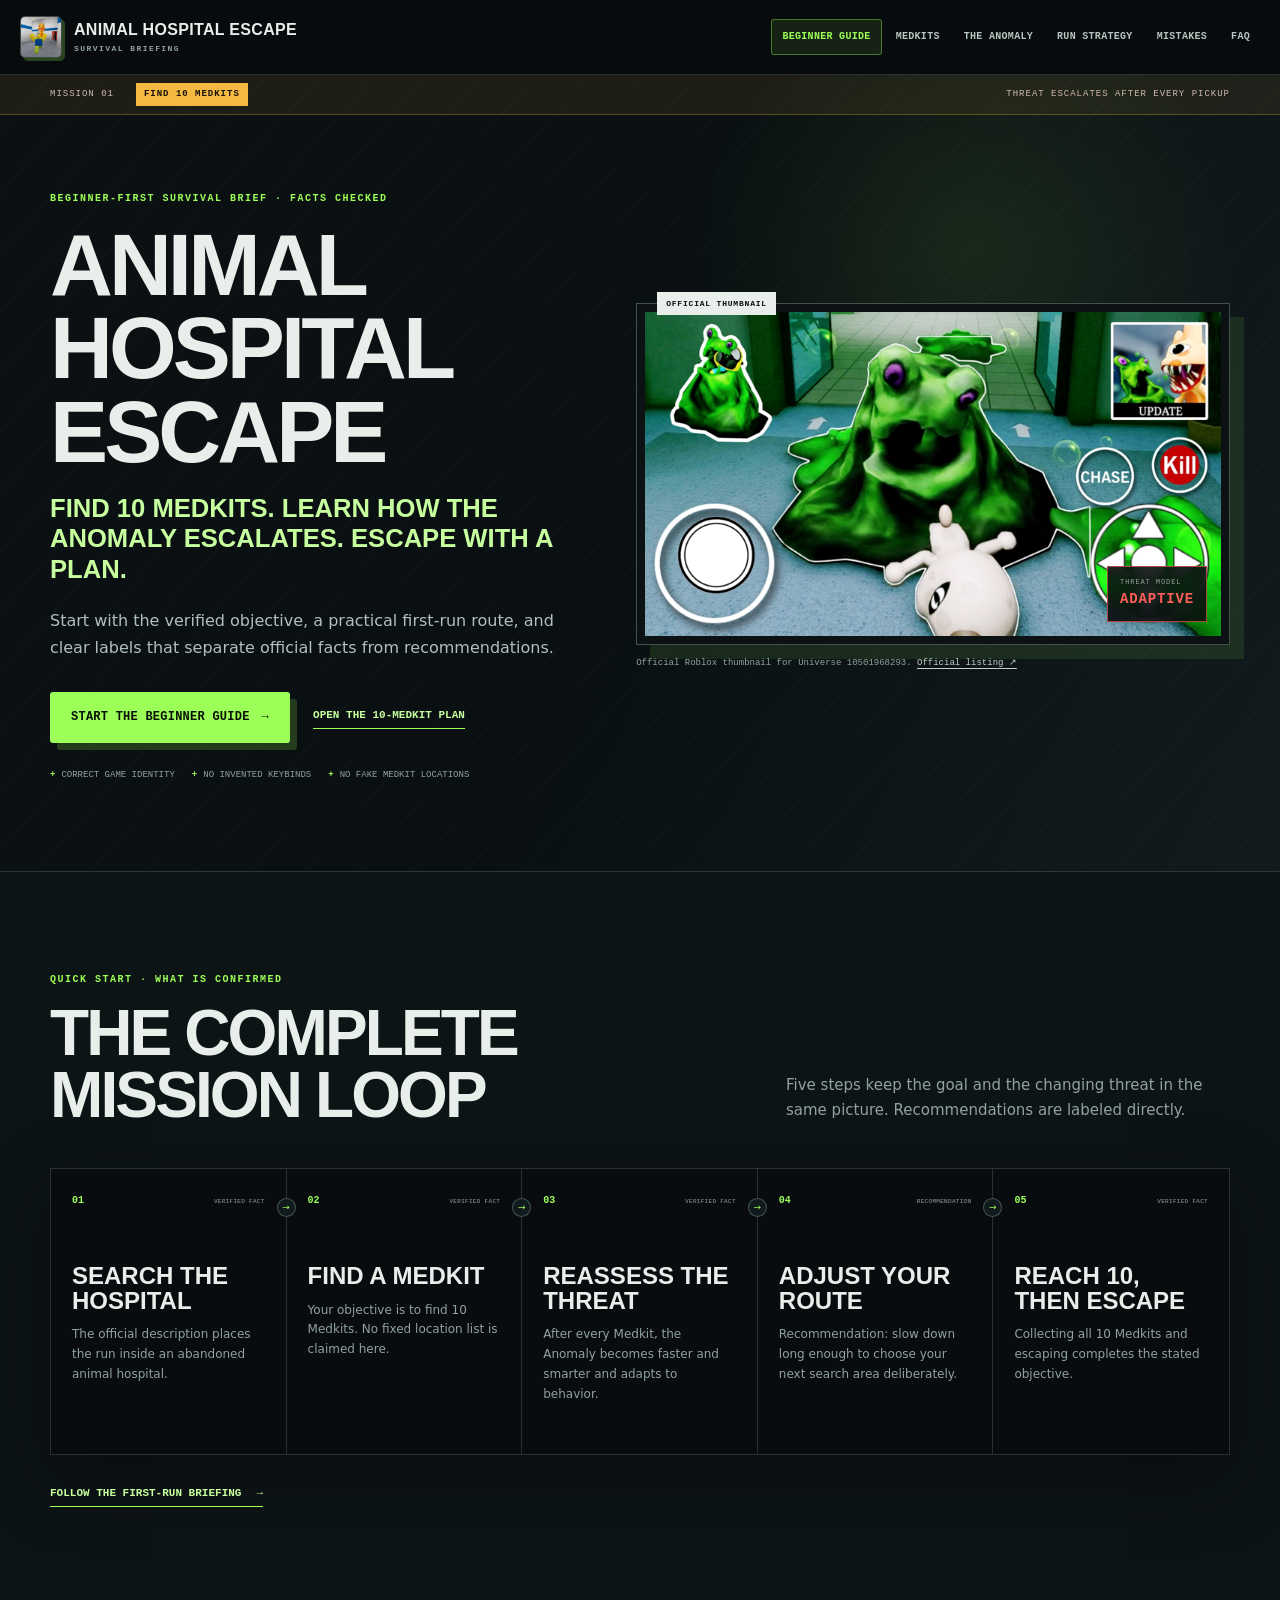
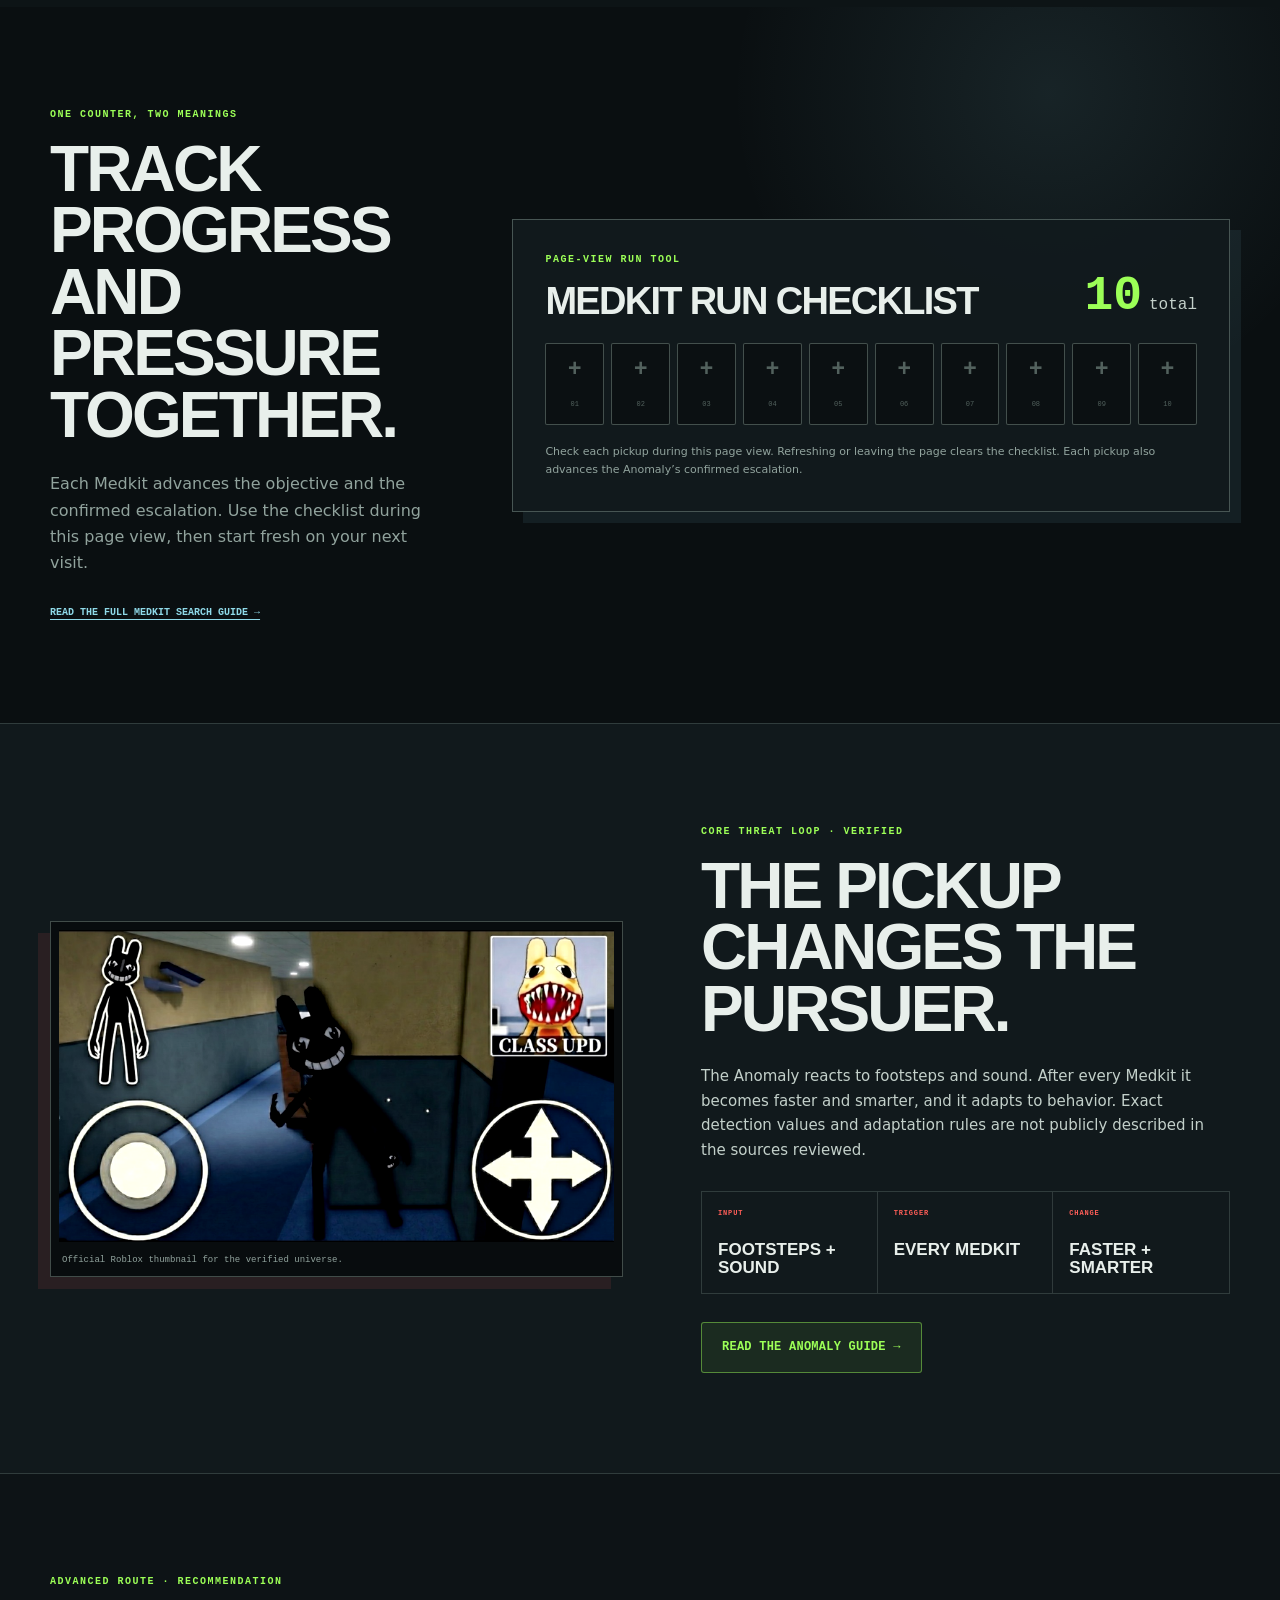
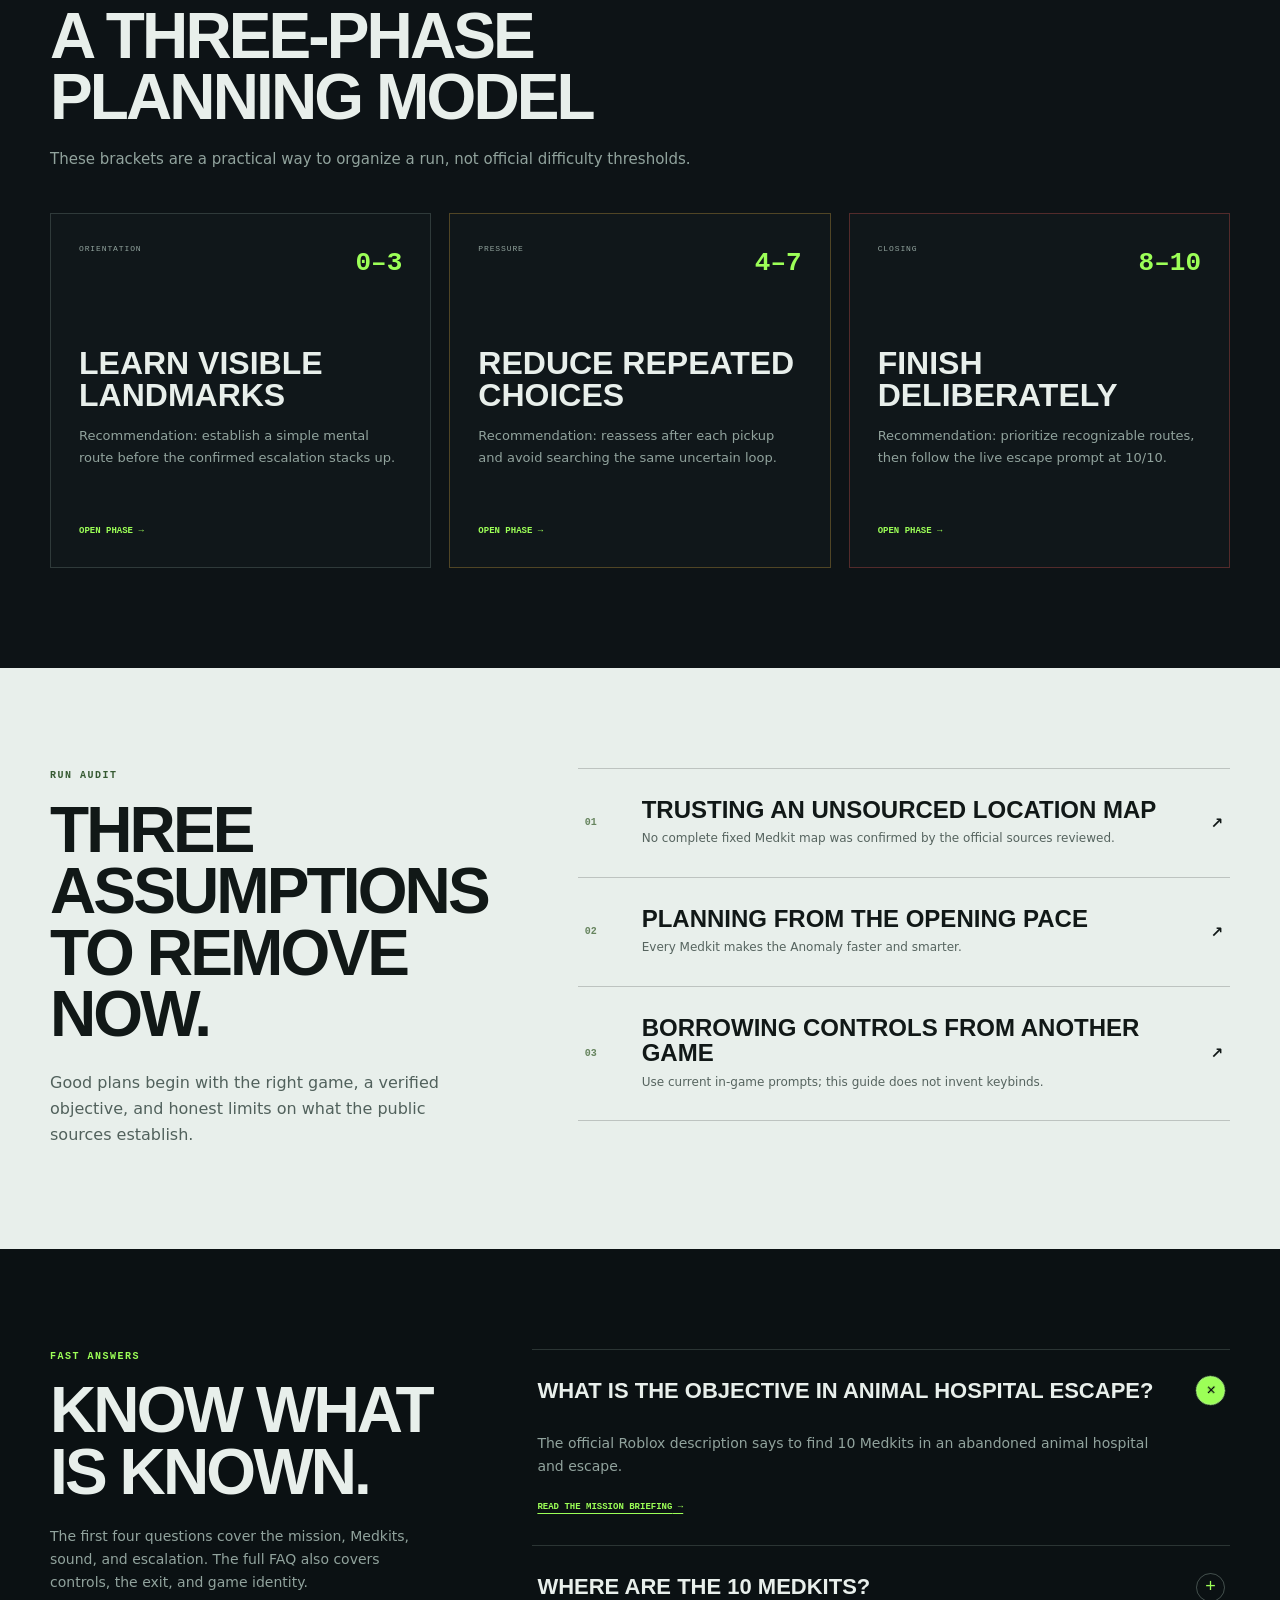
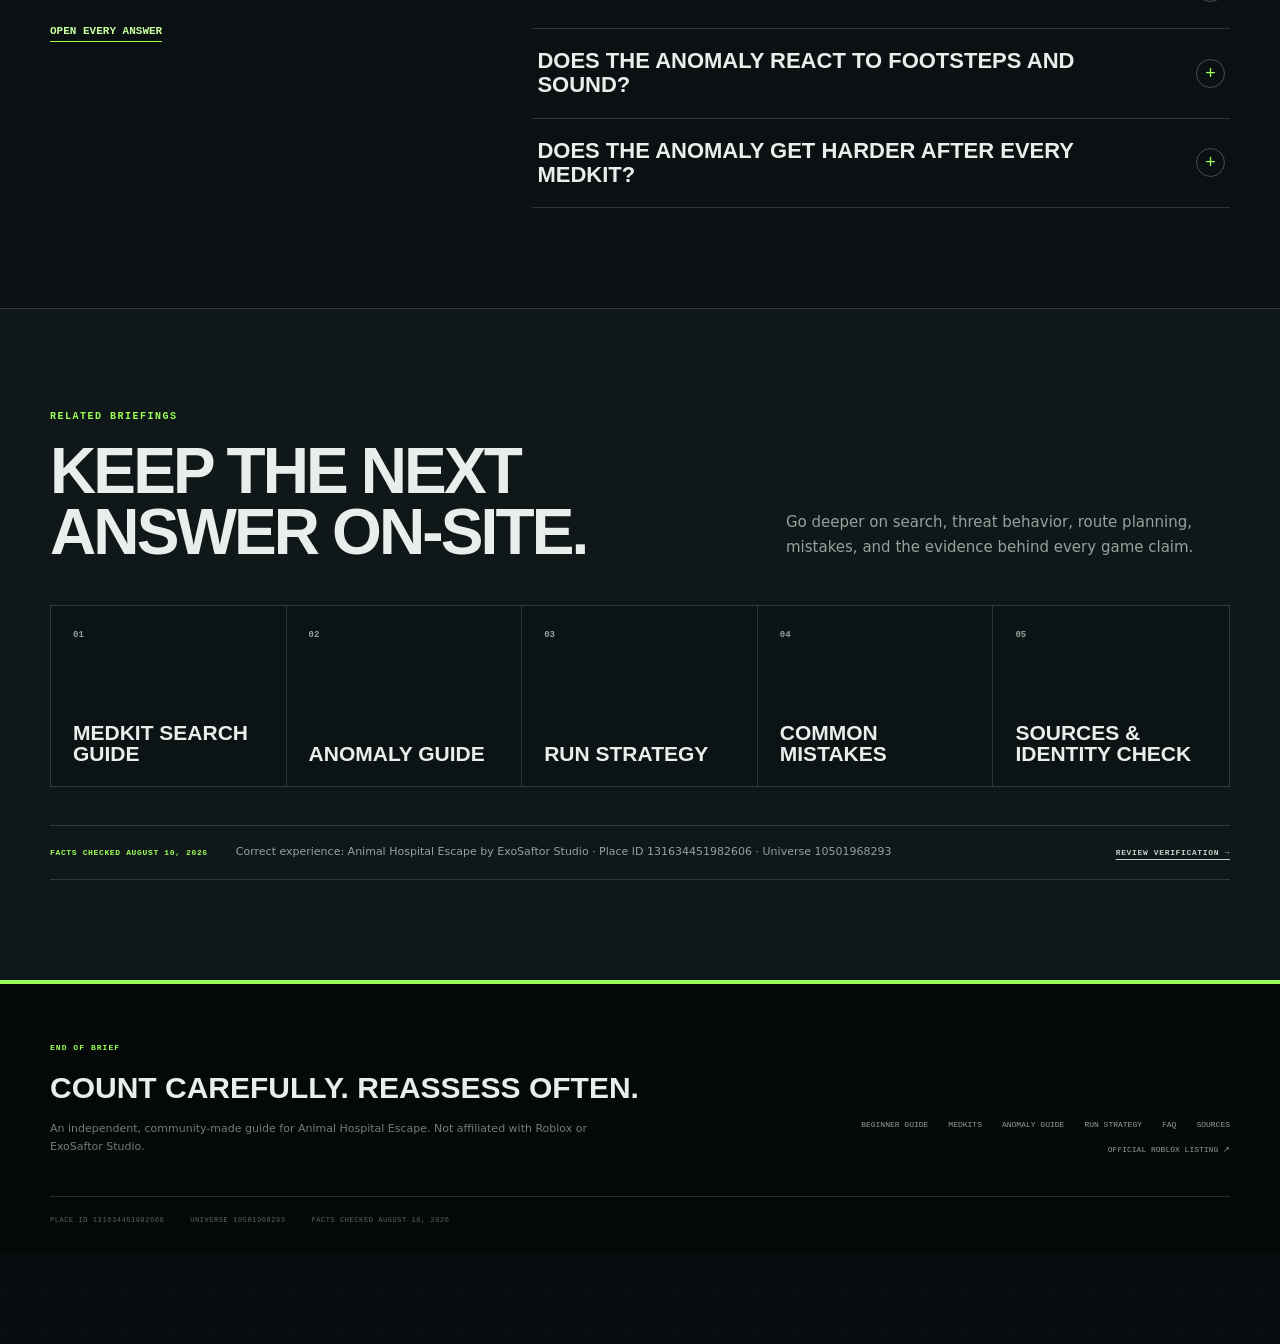
==== commit bc382ab2: "feat: add Adsterra placements" ====
--- a/index.html
+++ b/index.html
@@ -1 +1,4 @@
-<!DOCTYPE html><html lang="en"><head><meta charSet="utf-8"/><meta name="viewport" content="width=device-width, initial-scale=1"/><link rel="preload" href="/icon.png" as="image"/><link rel="preload" href="/game/animal-hospital-escape-1.png" as="image" fetchPriority="high"/><link rel="stylesheet" href="/_next/static/chunks/0z8bajowdw31k.css" data-precedence="next"/><link rel="preload" as="script" fetchPriority="low" href="/_next/static/chunks/0jtaw7rr1ugwe.js"/><script src="/_next/static/chunks/08icvac4j189f.js" async=""></script><script src="/_next/static/chunks/05qy0547-363-.js" async=""></script><script src="/_next/static/chunks/03ag4kdei-2c-.js" async=""></script><script src="/_next/static/chunks/turbopack-14~8eeexl72pc.js" async=""></script><script src="/_next/static/chunks/0_s10em0x~t3~.js" async=""></script><script src="/_next/static/chunks/04p6i4.8tu~zs.js" async=""></script><meta name="theme-color" content="#0a1113"/><meta name="color-scheme" content="dark"/><title>Animal Hospital Escape Beginner Guide &amp; Wiki</title><meta name="description" content="Start with a verified Animal Hospital Escape beginner guide, track all 10 Medkits, understand Anomaly escalation, and plan the full run."/><meta name="application-name" content="Animal Hospital Escape Wiki"/><link rel="author" href="https://animal-hospital-escape.wiki"/><meta name="author" content="Animal Hospital Escape Wiki"/><link rel="manifest" href="/manifest.webmanifest"/><meta name="creator" content="Animal Hospital Escape Wiki"/><meta name="publisher" content="Animal Hospital Escape Wiki"/><meta name="category" content="games"/><link rel="canonical" href="https://animal-hospital-escape.wiki/"/><meta property="og:title" content="Animal Hospital Escape Beginner Guide &amp; Wiki"/><meta property="og:description" content="Start with a verified Animal Hospital Escape beginner guide, track all 10 Medkits, understand Anomaly escalation, and plan the full run."/><meta property="og:url" content="https://animal-hospital-escape.wiki/"/><meta property="og:site_name" content="Animal Hospital Escape Wiki"/><meta property="og:image" content="https://animal-hospital-escape.wiki/og.png"/><meta property="og:image:width" content="1200"/><meta property="og:image:height" content="627"/><meta property="og:image:alt" content="Animal Hospital Escape beginner guide: 10 Medkits, one escalating threat"/><meta property="og:type" content="article"/><meta name="twitter:card" content="summary_large_image"/><meta name="twitter:title" content="Animal Hospital Escape Beginner Guide &amp; Wiki"/><meta name="twitter:description" content="Start with a verified Animal Hospital Escape beginner guide, track all 10 Medkits, understand Anomaly escalation, and plan the full run."/><meta name="twitter:image" content="https://animal-hospital-escape.wiki/og.png"/><link rel="icon" href="/icon.png" type="image/png"/><link rel="apple-touch-icon" href="/icon.png" type="image/png"/><script src="/_next/static/chunks/03~yq9q893hmn.js" noModule=""></script></head><body><div hidden=""><!--$--><!--/$--></div><div class="site-shell"><a class="skip-link" href="#main-content">Skip to main content</a><header class="site-header"><div class="header-inner"><a class="brand" aria-label="Animal Hospital Escape Wiki home" href="/"><img class="brand-icon" src="/icon.png" alt="" width="42" height="42"/><span><strong>Animal Hospital Escape</strong><small>Survival briefing</small></span></a><nav class="main-nav" aria-label="Main navigation"><a href="/beginner-guide/">Beginner guide</a><a href="/medkits/">Medkits</a><a href="/anomaly-guide/">The Anomaly</a><a href="/run-strategy/">Run strategy</a><a href="/common-mistakes/">Mistakes</a><a href="/faq/">FAQ</a></nav></div></header><main id="main-content"><script type="application/ld+json">{"@context":"https://schema.org","@graph":[{"@type":"WebSite","name":"Animal Hospital Escape Wiki","url":"https://animal-hospital-escape.wiki","description":"A fact-checked Animal Hospital Escape beginner guide for finding 10 Medkits, understanding the escalating Anomaly, and planning a complete run."},{"@type":"VideoGame","name":"Animal Hospital Escape","url":"https://www.roblox.com/games/131634451982606/Animal-Hospital-Escape","gamePlatform":"Roblox","author":{"@type":"Organization","name":"ExoSaftor Studio"},"description":"Find 10 Medkits in an abandoned animal hospital and escape while an Anomaly reacts to footsteps and sound and escalates after every pickup."}]}</script><section class="home-hero"><div class="alert-band" aria-label="Mission summary"><div class="wide-container"><span>MISSION 01</span><strong>FIND 10 MEDKITS</strong><span>THREAT ESCALATES AFTER EVERY PICKUP</span></div></div><div class="hero-grid wide-container"><div class="hero-copy"><p class="eyebrow">Beginner-first survival brief · Facts checked</p><h1>Animal Hospital Escape</h1><p class="hero-command">Find 10 Medkits. Learn how the Anomaly escalates. Escape with a plan.</p><p class="hero-deck">Start with the verified objective, a practical first-run route, and clear labels that separate official facts from recommendations.</p><div class="hero-actions"><a class="button button-primary" href="/beginner-guide/">Start the Beginner Guide <span aria-hidden="true">→</span></a><a class="text-link" href="/medkits/">Open the 10-Medkit plan</a></div><ul class="hero-proof" aria-label="Guide safeguards"><li>Correct game identity</li><li>No invented keybinds</li><li>No fake Medkit locations</li></ul></div><figure class="hero-visual"><div class="image-frame"><img src="/game/animal-hospital-escape-1.png" alt="Official Animal Hospital Escape thumbnail showing characters in a hospital corridor" width="768" height="432" fetchPriority="high"/><div class="threat-stamp" aria-hidden="true"><span>THREAT MODEL</span><strong>ADAPTIVE</strong></div></div><figcaption>Official Roblox thumbnail for Universe <!-- -->10501968293<!-- -->.<!-- --> <a href="https://www.roblox.com/games/131634451982606/Animal-Hospital-Escape" rel="noreferrer">Official listing ↗</a></figcaption></figure></div></section><section class="quickstart-section" aria-labelledby="quickstart-title"><div class="wide-container"><div class="section-heading split-heading"><div><p class="eyebrow">Quick start · What is confirmed</p><h2 id="quickstart-title">The complete mission loop</h2></div><p>Five steps keep the goal and the changing threat in the same picture. Recommendations are labeled directly.</p></div><ol class="loop-grid"><li><div class="loop-topline"><span>01</span><small>Verified fact</small></div><h3>Search the hospital</h3><p>The official description places the run inside an abandoned animal hospital.</p></li><li><div class="loop-topline"><span>02</span><small>Verified fact</small></div><h3>Find a Medkit</h3><p>Your objective is to find 10 Medkits. No fixed location list is claimed here.</p></li><li><div class="loop-topline"><span>03</span><small>Verified fact</small></div><h3>Reassess the threat</h3><p>After every Medkit, the Anomaly becomes faster and smarter and adapts to behavior.</p></li><li><div class="loop-topline"><span>04</span><small>Recommendation</small></div><h3>Adjust your route</h3><p>Recommendation: slow down long enough to choose your next search area deliberately.</p></li><li><div class="loop-topline"><span>05</span><small>Verified fact</small></div><h3>Reach 10, then escape</h3><p>Collecting all 10 Medkits and escaping completes the stated objective.</p></li></ol><a class="inline-cta" href="/beginner-guide/">Follow the first-run briefing <span>→</span></a></div></section><section class="tracker-section"><div class="wide-container tracker-layout"><div class="tracker-copy"><p class="eyebrow">One counter, two meanings</p><h2>Track progress and pressure together.</h2><p>Each Medkit advances the objective and the confirmed escalation. Use the checklist during this page view, then start fresh on your next visit.</p><a href="/medkits/">Read the full Medkit search guide →</a></div><section class="tracker-card" aria-labelledby="tracker-title"><div class="tracker-heading"><div><p class="eyebrow">Page-view run tool</p><h2 id="tracker-title">Medkit run checklist</h2></div><div class="tracker-count" aria-label="10 Medkits total"><strong>10</strong><span>total</span></div></div><div class="medkit-grid" role="group" aria-label="10 Medkit checklist"><label for="medkit-check-1"><input id="medkit-check-1" type="checkbox" aria-label="Medkit 1 collected" name="medkit-check-1"/><span class="medkit-check-tile"><span aria-hidden="true">+</span><small>01</small></span></label><label for="medkit-check-2"><input id="medkit-check-2" type="checkbox" aria-label="Medkit 2 collected" name="medkit-check-2"/><span class="medkit-check-tile"><span aria-hidden="true">+</span><small>02</small></span></label><label for="medkit-check-3"><input id="medkit-check-3" type="checkbox" aria-label="Medkit 3 collected" name="medkit-check-3"/><span class="medkit-check-tile"><span aria-hidden="true">+</span><small>03</small></span></label><label for="medkit-check-4"><input id="medkit-check-4" type="checkbox" aria-label="Medkit 4 collected" name="medkit-check-4"/><span class="medkit-check-tile"><span aria-hidden="true">+</span><small>04</small></span></label><label for="medkit-check-5"><input id="medkit-check-5" type="checkbox" aria-label="Medkit 5 collected" name="medkit-check-5"/><span class="medkit-check-tile"><span aria-hidden="true">+</span><small>05</small></span></label><label for="medkit-check-6"><input id="medkit-check-6" type="checkbox" aria-label="Medkit 6 collected" name="medkit-check-6"/><span class="medkit-check-tile"><span aria-hidden="true">+</span><small>06</small></span></label><label for="medkit-check-7"><input id="medkit-check-7" type="checkbox" aria-label="Medkit 7 collected" name="medkit-check-7"/><span class="medkit-check-tile"><span aria-hidden="true">+</span><small>07</small></span></label><label for="medkit-check-8"><input id="medkit-check-8" type="checkbox" aria-label="Medkit 8 collected" name="medkit-check-8"/><span class="medkit-check-tile"><span aria-hidden="true">+</span><small>08</small></span></label><label for="medkit-check-9"><input id="medkit-check-9" type="checkbox" aria-label="Medkit 9 collected" name="medkit-check-9"/><span class="medkit-check-tile"><span aria-hidden="true">+</span><small>09</small></span></label><label for="medkit-check-10"><input id="medkit-check-10" type="checkbox" aria-label="Medkit 10 collected" name="medkit-check-10"/><span class="medkit-check-tile"><span aria-hidden="true">+</span><small>10</small></span></label></div><p class="tracker-note">Check each pickup during this page view. Refreshing or leaving the page clears the checklist. Each pickup also advances the Anomaly’s confirmed escalation.</p></section></div></section><section class="threat-section" aria-labelledby="threat-title"><div class="wide-container threat-grid"><figure class="threat-visual"><img src="/game/animal-hospital-escape-2.png" alt="Official Animal Hospital Escape thumbnail showing a dark character in a hospital hallway" width="768" height="432" loading="lazy"/><figcaption>Official Roblox thumbnail for the verified universe.</figcaption></figure><div><p class="eyebrow">Core threat loop · Verified</p><h2 id="threat-title">The pickup changes the pursuer.</h2><p>The Anomaly reacts to footsteps and sound. After every Medkit it becomes faster and smarter, and it adapts to behavior. Exact detection values and adaptation rules are not publicly described in the sources reviewed.</p><div class="threat-facts"><article><span>INPUT</span><strong>Footsteps + sound</strong></article><article><span>TRIGGER</span><strong>Every Medkit</strong></article><article><span>CHANGE</span><strong>Faster + smarter</strong></article></div><a class="button button-secondary" href="/anomaly-guide/">Read the Anomaly guide →</a></div></div></section><section class="phase-section" aria-labelledby="phase-title"><div class="wide-container"><div class="section-heading"><p class="eyebrow">Advanced route · Recommendation</p><h2 id="phase-title">A three-phase planning model</h2><p>These brackets are a practical way to organize a run, not official difficulty thresholds.</p></div><div class="phase-grid"><a class="phase-card" href="/beginner-guide/#orientation"><div><span>Orientation</span><strong>0–3</strong></div><h3>Learn visible landmarks</h3><p>Recommendation: establish a simple mental route before the confirmed escalation stacks up.</p><em>Open phase →</em></a><a class="phase-card" href="/run-strategy/#pressure"><div><span>Pressure</span><strong>4–7</strong></div><h3>Reduce repeated choices</h3><p>Recommendation: reassess after each pickup and avoid searching the same uncertain loop.</p><em>Open phase →</em></a><a class="phase-card" href="/run-strategy/#closing"><div><span>Closing</span><strong>8–10</strong></div><h3>Finish deliberately</h3><p>Recommendation: prioritize recognizable routes, then follow the live escape prompt at 10/10.</p><em>Open phase →</em></a></div></div></section><section class="mistakes-section" aria-labelledby="mistakes-title"><div class="wide-container mistakes-layout"><div><p class="eyebrow">Run audit</p><h2 id="mistakes-title">Three assumptions to remove now.</h2><p>Good plans begin with the right game, a verified objective, and honest limits on what the public sources establish.</p></div><div class="mistake-list"><a href="/common-mistakes/#location-lists"><span>01</span><div><h3>Trusting an unsourced location map</h3><p>No complete fixed Medkit map was confirmed by the official sources reviewed.</p></div><b aria-hidden="true">↗</b></a><a href="/common-mistakes/#early-pace"><span>02</span><div><h3>Planning from the opening pace</h3><p>Every Medkit makes the Anomaly faster and smarter.</p></div><b aria-hidden="true">↗</b></a><a href="/common-mistakes/#invented-controls"><span>03</span><div><h3>Borrowing controls from another game</h3><p>Use current in-game prompts; this guide does not invent keybinds.</p></div><b aria-hidden="true">↗</b></a></div></div></section><section class="home-faq" aria-labelledby="home-faq-title"><div class="wide-container faq-home-grid"><div class="faq-home-intro"><p class="eyebrow">Fast answers</p><h2 id="home-faq-title">Know what is known.</h2><p>The first four questions cover the mission, Medkits, sound, and escalation. The full FAQ also covers controls, the exit, and game identity.</p><a class="text-link" href="/faq/">Open every answer</a></div><div class="faq-preview"><details open=""><summary><span>What is the objective in Animal Hospital Escape?</span><b aria-hidden="true">+</b></summary><div><p>The official Roblox description says to find 10 Medkits in an abandoned animal hospital and escape.</p><a href="/beginner-guide/#mission">Read the mission briefing<!-- --> →</a></div></details><details><summary><span>Where are the 10 Medkits?</span><b aria-hidden="true">+</b></summary><div><p>The official sources reviewed do not publish a complete fixed location list. This guide therefore recommends a landmark-based search without claiming exact rooms or spawn behavior.</p><a href="/medkits/">Use the Medkit search plan<!-- --> →</a></div></details><details><summary><span>Does the Anomaly react to footsteps and sound?</span><b aria-hidden="true">+</b></summary><div><p>Yes. That behavior is stated in the official game description. Exact hearing distance and detection values are not publicly documented in the sources reviewed.</p><a href="/anomaly-guide/#hearing">Review the verified threat brief<!-- --> →</a></div></details><details><summary><span>Does the Anomaly get harder after every Medkit?</span><b aria-hidden="true">+</b></summary><div><p>Yes. The official description says it becomes faster and smarter after every Medkit and adapts to your behavior.</p><a href="/run-strategy/">Plan for escalation<!-- --> →</a></div></details></div></div></section><section class="related-section" aria-labelledby="related-title"><div class="wide-container"><div class="section-heading split-heading"><div><p class="eyebrow">Related briefings</p><h2 id="related-title">Keep the next answer on-site.</h2></div><p>Go deeper on search, threat behavior, route planning, mistakes, and the evidence behind every game claim.</p></div><div class="related-home-grid"><a href="/medkits/"><span>01</span><strong>Medkit search guide</strong></a><a href="/anomaly-guide/"><span>02</span><strong>Anomaly guide</strong></a><a href="/run-strategy/"><span>03</span><strong>Run strategy</strong></a><a href="/common-mistakes/"><span>04</span><strong>Common mistakes</strong></a><a href="/sources/"><span>05</span><strong>Sources &amp; identity check</strong></a></div><div class="verification-line"><span>FACTS CHECKED <!-- -->AUGUST 10, 2026</span><p>Correct experience: Animal Hospital Escape by <!-- -->ExoSaftor Studio<!-- --> · Place ID <!-- -->131634451982606<!-- --> · Universe <!-- -->10501968293</p><a href="/sources/">Review verification →</a></div></div></section><!--$--><!--/$--></main><footer class="site-footer"><div class="footer-grid"><div><p class="footer-kicker">END OF BRIEF</p><p class="footer-title">Count carefully. Reassess often.</p><p>An independent, community-made guide for Animal Hospital Escape. Not affiliated with Roblox or <!-- -->ExoSaftor Studio<!-- -->.</p></div><nav aria-label="Footer navigation"><a href="/beginner-guide/">Beginner guide</a><a href="/medkits/">Medkits</a><a href="/anomaly-guide/">Anomaly guide</a><a href="/run-strategy/">Run strategy</a><a href="/faq/">FAQ</a><a href="/sources/">Sources</a><a href="https://www.roblox.com/games/131634451982606/Animal-Hospital-Escape" rel="noreferrer">Official Roblox listing ↗</a></nav></div><div class="footer-identity"><span>Place ID <!-- -->131634451982606</span><span>Universe <!-- -->10501968293</span><span>Facts checked <!-- -->August 10, 2026</span></div></footer></div><script src="/_next/static/chunks/0jtaw7rr1ugwe.js" id="_R_" async=""></script><script>(self.__next_f=self.__next_f||[]).push([0])</script><script>self.__next_f.push([1,"1:\"$Sreact.fragment\"\n2:I[54030,[\"/_next/static/chunks/0_s10em0x~t3~.js\",\"/_next/static/chunks/04p6i4.8tu~zs.js\"],\"\"]\n3:I[70748,[\"/_next/static/chunks/0_s10em0x~t3~.js\",\"/_next/static/chunks/04p6i4.8tu~zs.js\"],\"default\"]\n4:I[19897,[\"/_next/static/chunks/0_s10em0x~t3~.js\",\"/_next/static/chunks/04p6i4.8tu~zs.js\"],\"default\"]\nf:I[76186,[\"/_next/static/chunks/0_s10em0x~t3~.js\",\"/_next/static/chunks/04p6i4.8tu~zs.js\"],\"default\",1]\n:HL[\"/_next/static/chunks/0z8bajowdw31k.css\",\"style\"]\n:HL[\"/icon.png\",\"image\"]\n"])</script><script>self.__next_f.push([1,"0:{\"P\":null,\"c\":[\"\",\"\"],\"q\":\"\",\"i\":false,\"f\":[[[\"\",{\"children\":[\"__PAGE__\",{}]},\"$undefined\",\"$undefined\",16],[[\"$\",\"$1\",\"c\",{\"children\":[[[\"$\",\"link\",\"0\",{\"rel\":\"stylesheet\",\"href\":\"/_next/static/chunks/0z8bajowdw31k.css\",\"precedence\":\"next\",\"crossOrigin\":\"$undefined\",\"nonce\":\"$undefined\"}],[\"$\",\"script\",\"script-0\",{\"src\":\"/_next/static/chunks/0_s10em0x~t3~.js\",\"async\":true,\"nonce\":\"$undefined\"}],[\"$\",\"script\",\"script-1\",{\"src\":\"/_next/static/chunks/04p6i4.8tu~zs.js\",\"async\":true,\"nonce\":\"$undefined\"}]],[\"$\",\"html\",null,{\"lang\":\"en\",\"children\":[\"$\",\"body\",null,{\"children\":[\"$\",\"div\",null,{\"className\":\"site-shell\",\"children\":[[\"$\",\"a\",null,{\"className\":\"skip-link\",\"href\":\"#main-content\",\"children\":\"Skip to main content\"}],[\"$\",\"header\",null,{\"className\":\"site-header\",\"children\":[\"$\",\"div\",null,{\"className\":\"header-inner\",\"children\":[[\"$\",\"$L2\",null,{\"className\":\"brand\",\"href\":\"/\",\"aria-label\":\"Animal Hospital Escape Wiki home\",\"children\":[[\"$\",\"img\",null,{\"className\":\"brand-icon\",\"src\":\"/icon.png\",\"alt\":\"\",\"width\":42,\"height\":42}],[\"$\",\"span\",null,{\"children\":[[\"$\",\"strong\",null,{\"children\":\"Animal Hospital Escape\"}],[\"$\",\"small\",null,{\"children\":\"Survival briefing\"}]]}]]}],[\"$\",\"nav\",null,{\"className\":\"main-nav\",\"aria-label\":\"Main navigation\",\"children\":[[\"$\",\"$L2\",\"/beginner-guide\",{\"href\":\"/beginner-guide\",\"children\":\"Beginner guide\"}],[\"$\",\"$L2\",\"/medkits\",{\"href\":\"/medkits\",\"children\":\"Medkits\"}],[\"$\",\"$L2\",\"/anomaly-guide\",{\"href\":\"/anomaly-guide\",\"children\":\"The Anomaly\"}],[\"$\",\"$L2\",\"/run-strategy\",{\"href\":\"/run-strategy\",\"children\":\"Run strategy\"}],[\"$\",\"$L2\",\"/common-mistakes\",{\"href\":\"/common-mistakes\",\"children\":\"Mistakes\"}],[\"$\",\"$L2\",\"/faq\",{\"href\":\"/faq\",\"children\":\"FAQ\"}]]}]]}]}],[\"$\",\"main\",null,{\"id\":\"main-content\",\"children\":[\"$\",\"$L3\",null,{\"parallelRouterKey\":\"children\",\"error\":\"$undefined\",\"errorStyles\":\"$undefined\",\"errorScripts\":\"$undefined\",\"template\":[\"$\",\"$L4\",null,{}],\"templateStyles\":\"$undefined\",\"templateScripts\":\"$undefined\",\"notFound\":[[[\"$\",\"title\",null,{\"children\":\"404: This page could not be found.\"}],[\"$\",\"div\",null,{\"style\":{\"fontFamily\":\"system-ui,\\\"Segoe UI\\\",Roboto,Helvetica,Arial,sans-serif,\\\"Apple Color Emoji\\\",\\\"Segoe UI Emoji\\\"\",\"height\":\"100vh\",\"textAlign\":\"center\",\"display\":\"flex\",\"flexDirection\":\"column\",\"alignItems\":\"center\",\"justifyContent\":\"center\"},\"children\":[\"$\",\"div\",null,{\"children\":[[\"$\",\"style\",null,{\"dangerouslySetInnerHTML\":{\"__html\":\"body{color:#000;background:#fff;margin:0}.next-error-h1{border-right:1px solid rgba(0,0,0,.3)}@media (prefers-color-scheme:dark){body{color:#fff;background:#000}.next-error-h1{border-right:1px solid rgba(255,255,255,.3)}}\"}}],[\"$\",\"h1\",null,{\"className\":\"next-error-h1\",\"style\":{\"display\":\"inline-block\",\"margin\":\"0 20px 0 0\",\"padding\":\"0 23px 0 0\",\"fontSize\":24,\"fontWeight\":500,\"verticalAlign\":\"top\",\"lineHeight\":\"49px\"},\"children\":404}],[\"$\",\"div\",null,{\"style\":{\"display\":\"inline-block\"},\"children\":[\"$\",\"h2\",null,{\"style\":{\"fontSize\":14,\"fontWeight\":400,\"lineHeight\":\"49px\",\"margin\":0},\"children\":\"This page could not be found.\"}]}]]}]}]],[]],\"forbidden\":\"$undefined\",\"unauthorized\":\"$undefined\"}]}],[\"$\",\"footer\",null,{\"className\":\"site-footer\",\"children\":[[\"$\",\"div\",null,{\"className\":\"footer-grid\",\"children\":[[\"$\",\"div\",null,{\"children\":[[\"$\",\"p\",null,{\"className\":\"footer-kicker\",\"children\":\"END OF BRIEF\"}],[\"$\",\"p\",null,{\"className\":\"footer-title\",\"children\":\"Count carefully. Reassess often.\"}],[\"$\",\"p\",null,{\"children\":[\"An independent, community-made guide for Animal Hospital Escape. Not affiliated with Roblox or \",\"ExoSaftor Studio\",\".\"]}]]}],[\"$\",\"nav\",null,{\"aria-label\":\"Footer navigation\",\"children\":[[\"$\",\"$L2\",null,{\"href\":\"/beginner-guide\",\"children\":\"Beginner guide\"}],[\"$\",\"$L2\",null,{\"href\":\"/medkits\",\"children\":\"Medkits\"}],[\"$\",\"$L2\",null,{\"href\":\"/anomaly-guide\",\"children\":\"Anomaly guide\"}],[\"$\",\"$L2\",null,{\"href\":\"/run-strategy\",\"children\":\"Run strategy\"}],[\"$\",\"$L2\",null,{\"href\":\"/faq\",\"children\":\"FAQ\"}],[\"$\",\"$L2\",null,{\"href\":\"/sources\",\"children\":\"Sources\"}],[\"$\",\"a\",null,{\"href\":\"https://www.roblox.com/games/131634451982606/Animal-Hospital-Escape\",\"rel\":\"noreferrer\",\"children\":\"Official Roblox listing ↗\"}]]}]]}],[\"$\",\"div\",null,{\"className\":\"footer-identity\",\"children\":[[\"$\",\"span\",null,{\"children\":[\"Place ID \",\"131634451982606\"]}],[\"$\",\"span\",null,{\"children\":[\"Universe \",\"10501968293\"]}],[\"$\",\"span\",null,{\"children\":[\"Facts checked \",\"August 10, 2026\"]}]]}]]}]]}]}]}]]}],{\"children\":[[\"$\",\"$1\",\"c\",{\"children\":[[[\"$\",\"script\",null,{\"type\":\"application/ld+json\",\"dangerouslySetInnerHTML\":{\"__html\":\"{\\\"@context\\\":\\\"https://schema.org\\\",\\\"@graph\\\":[{\\\"@type\\\":\\\"WebSite\\\",\\\"name\\\":\\\"Animal Hospital Escape Wiki\\\",\\\"url\\\":\\\"https://animal-hospital-escape.wiki\\\",\\\"description\\\":\\\"A fact-checked Animal Hospital Escape beginner guide for finding 10 Medkits, understanding the escalating Anomaly, and planning a complete run.\\\"},{\\\"@type\\\":\\\"VideoGame\\\",\\\"name\\\":\\\"Animal Hospital Escape\\\",\\\"url\\\":\\\"https://www.roblox.com/games/131634451982606/Animal-Hospital-Escape\\\",\\\"gamePlatform\\\":\\\"Roblox\\\",\\\"author\\\":{\\\"@type\\\":\\\"Organization\\\",\\\"name\\\":\\\"ExoSaftor Studio\\\"},\\\"description\\\":\\\"Find 10 Medkits in an abandoned animal hospital and escape while an Anomaly reacts to footsteps and sound and escalates after every pickup.\\\"}]}\"}}],\"$L5\",\"$L6\",\"$L7\",\"$L8\",\"$L9\",\"$La\",\"$Lb\",\"$Lc\"],null,\"$Ld\"]}],{},null,false,null]},null,false,null],\"$Le\",false]],\"m\":\"$undefined\",\"G\":[\"$f\",[\"$L10\"]],\"S\":true,\"h\":null,\"s\":\"$undefined\",\"l\":\"$undefined\",\"p\":\"$undefined\",\"d\":\"$undefined\",\"b\":\"_3tF1WsGMRAiJcGE-7hFd\"}\n"])</script><script>self.__next_f.push([1,"11:I[21703,[\"/_next/static/chunks/0_s10em0x~t3~.js\",\"/_next/static/chunks/04p6i4.8tu~zs.js\"],\"OutletBoundary\"]\n12:\"$Sreact.suspense\"\n14:I[21703,[\"/_next/static/chunks/0_s10em0x~t3~.js\",\"/_next/static/chunks/04p6i4.8tu~zs.js\"],\"ViewportBoundary\"]\n16:I[21703,[\"/_next/static/chunks/0_s10em0x~t3~.js\",\"/_next/static/chunks/04p6i4.8tu~zs.js\"],\"MetadataBoundary\"]\n:HL[\"/game/animal-hospital-escape-1.png\",\"image\",{\"fetchPriority\":\"high\"}]\n"])</script><script>self.__next_f.push([1,"5:[\"$\",\"section\",null,{\"className\":\"home-hero\",\"children\":[[\"$\",\"div\",null,{\"className\":\"alert-band\",\"aria-label\":\"Mission summary\",\"children\":[\"$\",\"div\",null,{\"className\":\"wide-container\",\"children\":[[\"$\",\"span\",null,{\"children\":\"MISSION 01\"}],[\"$\",\"strong\",null,{\"children\":\"FIND 10 MEDKITS\"}],[\"$\",\"span\",null,{\"children\":\"THREAT ESCALATES AFTER EVERY PICKUP\"}]]}]}],[\"$\",\"div\",null,{\"className\":\"hero-grid wide-container\",\"children\":[[\"$\",\"div\",null,{\"className\":\"hero-copy\",\"children\":[[\"$\",\"p\",null,{\"className\":\"eyebrow\",\"children\":\"Beginner-first survival brief · Facts checked\"}],[\"$\",\"h1\",null,{\"children\":\"Animal Hospital Escape\"}],[\"$\",\"p\",null,{\"className\":\"hero-command\",\"children\":\"Find 10 Medkits. Learn how the Anomaly escalates. Escape with a plan.\"}],[\"$\",\"p\",null,{\"className\":\"hero-deck\",\"children\":\"Start with the verified objective, a practical first-run route, and clear labels that separate official facts from recommendations.\"}],[\"$\",\"div\",null,{\"className\":\"hero-actions\",\"children\":[[\"$\",\"$L2\",null,{\"className\":\"button button-primary\",\"href\":\"/beginner-guide\",\"children\":[\"Start the Beginner Guide \",[\"$\",\"span\",null,{\"aria-hidden\":\"true\",\"children\":\"→\"}]]}],[\"$\",\"$L2\",null,{\"className\":\"text-link\",\"href\":\"/medkits\",\"children\":\"Open the 10-Medkit plan\"}]]}],[\"$\",\"ul\",null,{\"className\":\"hero-proof\",\"aria-label\":\"Guide safeguards\",\"children\":[[\"$\",\"li\",null,{\"children\":\"Correct game identity\"}],[\"$\",\"li\",null,{\"children\":\"No invented keybinds\"}],[\"$\",\"li\",null,{\"children\":\"No fake Medkit locations\"}]]}]]}],[\"$\",\"figure\",null,{\"className\":\"hero-visual\",\"children\":[[\"$\",\"div\",null,{\"className\":\"image-frame\",\"children\":[[\"$\",\"img\",null,{\"src\":\"/game/animal-hospital-escape-1.png\",\"alt\":\"Official Animal Hospital Escape thumbnail showing characters in a hospital corridor\",\"width\":768,\"height\":432,\"fetchPriority\":\"high\"}],[\"$\",\"div\",null,{\"className\":\"threat-stamp\",\"aria-hidden\":\"true\",\"children\":[[\"$\",\"span\",null,{\"children\":\"THREAT MODEL\"}],[\"$\",\"strong\",null,{\"children\":\"ADAPTIVE\"}]]}]]}],[\"$\",\"figcaption\",null,{\"children\":[\"Official Roblox thumbnail for Universe \",\"10501968293\",\".\",\" \",[\"$\",\"a\",null,{\"href\":\"https://www.roblox.com/games/131634451982606/Animal-Hospital-Escape\",\"rel\":\"noreferrer\",\"children\":\"Official listing ↗\"}]]}]]}]]}]]}]\n"])</script><script>self.__next_f.push([1,"6:[\"$\",\"section\",null,{\"className\":\"quickstart-section\",\"aria-labelledby\":\"quickstart-title\",\"children\":[\"$\",\"div\",null,{\"className\":\"wide-container\",\"children\":[[\"$\",\"div\",null,{\"className\":\"section-heading split-heading\",\"children\":[[\"$\",\"div\",null,{\"children\":[[\"$\",\"p\",null,{\"className\":\"eyebrow\",\"children\":\"Quick start · What is confirmed\"}],[\"$\",\"h2\",null,{\"id\":\"quickstart-title\",\"children\":\"The complete mission loop\"}]]}],[\"$\",\"p\",null,{\"children\":\"Five steps keep the goal and the changing threat in the same picture. Recommendations are labeled directly.\"}]]}],[\"$\",\"ol\",null,{\"className\":\"loop-grid\",\"children\":[[\"$\",\"li\",\"01\",{\"children\":[[\"$\",\"div\",null,{\"className\":\"loop-topline\",\"children\":[[\"$\",\"span\",null,{\"children\":\"01\"}],[\"$\",\"small\",null,{\"children\":\"Verified fact\"}]]}],[\"$\",\"h3\",null,{\"children\":\"Search the hospital\"}],[\"$\",\"p\",null,{\"children\":\"The official description places the run inside an abandoned animal hospital.\"}]]}],[\"$\",\"li\",\"02\",{\"children\":[[\"$\",\"div\",null,{\"className\":\"loop-topline\",\"children\":[[\"$\",\"span\",null,{\"children\":\"02\"}],[\"$\",\"small\",null,{\"children\":\"Verified fact\"}]]}],[\"$\",\"h3\",null,{\"children\":\"Find a Medkit\"}],[\"$\",\"p\",null,{\"children\":\"Your objective is to find 10 Medkits. No fixed location list is claimed here.\"}]]}],[\"$\",\"li\",\"03\",{\"children\":[[\"$\",\"div\",null,{\"className\":\"loop-topline\",\"children\":[[\"$\",\"span\",null,{\"children\":\"03\"}],[\"$\",\"small\",null,{\"children\":\"Verified fact\"}]]}],[\"$\",\"h3\",null,{\"children\":\"Reassess the threat\"}],[\"$\",\"p\",null,{\"children\":\"After every Medkit, the Anomaly becomes faster and smarter and adapts to behavior.\"}]]}],[\"$\",\"li\",\"04\",{\"children\":[[\"$\",\"div\",null,{\"className\":\"loop-topline\",\"children\":[[\"$\",\"span\",null,{\"children\":\"04\"}],[\"$\",\"small\",null,{\"children\":\"Recommendation\"}]]}],[\"$\",\"h3\",null,{\"children\":\"Adjust your route\"}],[\"$\",\"p\",null,{\"children\":\"Recommendation: slow down long enough to choose your next search area deliberately.\"}]]}],[\"$\",\"li\",\"05\",{\"children\":[[\"$\",\"div\",null,{\"className\":\"loop-topline\",\"children\":[[\"$\",\"span\",null,{\"children\":\"05\"}],[\"$\",\"small\",null,{\"children\":\"Verified fact\"}]]}],[\"$\",\"h3\",null,{\"children\":\"Reach 10, then escape\"}],[\"$\",\"p\",null,{\"children\":\"Collecting all 10 Medkits and escaping completes the stated objective.\"}]]}]]}],[\"$\",\"$L2\",null,{\"className\":\"inline-cta\",\"href\":\"/beginner-guide\",\"children\":[\"Follow the first-run briefing \",[\"$\",\"span\",null,{\"children\":\"→\"}]]}]]}]}]\n"])</script><script>self.__next_f.push([1,"7:[\"$\",\"section\",null,{\"className\":\"tracker-section\",\"children\":[\"$\",\"div\",null,{\"className\":\"wide-container tracker-layout\",\"children\":[[\"$\",\"div\",null,{\"className\":\"tracker-copy\",\"children\":[[\"$\",\"p\",null,{\"className\":\"eyebrow\",\"children\":\"One counter, two meanings\"}],[\"$\",\"h2\",null,{\"children\":\"Track progress and pressure together.\"}],[\"$\",\"p\",null,{\"children\":\"Each Medkit advances the objective and the confirmed escalation. Use the checklist during this page view, then start fresh on your next visit.\"}],[\"$\",\"$L2\",null,{\"href\":\"/medkits\",\"children\":\"Read the full Medkit search guide →\"}]]}],[\"$\",\"section\",null,{\"className\":\"tracker-card\",\"aria-labelledby\":\"tracker-title\",\"children\":[[\"$\",\"div\",null,{\"className\":\"tracker-heading\",\"children\":[[\"$\",\"div\",null,{\"children\":[[\"$\",\"p\",null,{\"className\":\"eyebrow\",\"children\":\"Page-view run tool\"}],[\"$\",\"h2\",null,{\"id\":\"tracker-title\",\"children\":\"Medkit run checklist\"}]]}],[\"$\",\"div\",null,{\"className\":\"tracker-count\",\"aria-label\":\"10 Medkits total\",\"children\":[[\"$\",\"strong\",null,{\"children\":10}],[\"$\",\"span\",null,{\"children\":\"total\"}]]}]]}],[\"$\",\"div\",null,{\"className\":\"medkit-grid\",\"role\":\"group\",\"aria-label\":\"10 Medkit checklist\",\"children\":[[\"$\",\"label\",\"1\",{\"htmlFor\":\"medkit-check-1\",\"children\":[[\"$\",\"input\",null,{\"id\":\"medkit-check-1\",\"name\":\"medkit-check-1\",\"type\":\"checkbox\",\"aria-label\":\"Medkit 1 collected\"}],[\"$\",\"span\",null,{\"className\":\"medkit-check-tile\",\"children\":[[\"$\",\"span\",null,{\"aria-hidden\":\"true\",\"children\":\"+\"}],[\"$\",\"small\",null,{\"children\":\"01\"}]]}]]}],[\"$\",\"label\",\"2\",{\"htmlFor\":\"medkit-check-2\",\"children\":[[\"$\",\"input\",null,{\"id\":\"medkit-check-2\",\"name\":\"medkit-check-2\",\"type\":\"checkbox\",\"aria-label\":\"Medkit 2 collected\"}],[\"$\",\"span\",null,{\"className\":\"medkit-check-tile\",\"children\":[[\"$\",\"span\",null,{\"aria-hidden\":\"true\",\"children\":\"+\"}],[\"$\",\"small\",null,{\"children\":\"02\"}]]}]]}],[\"$\",\"label\",\"3\",{\"htmlFor\":\"medkit-check-3\",\"children\":[[\"$\",\"input\",null,{\"id\":\"medkit-check-3\",\"name\":\"medkit-check-3\",\"type\":\"checkbox\",\"aria-label\":\"Medkit 3 collected\"}],[\"$\",\"span\",null,{\"className\":\"medkit-check-tile\",\"children\":[[\"$\",\"span\",null,{\"aria-hidden\":\"true\",\"children\":\"+\"}],[\"$\",\"small\",null,{\"children\":\"03\"}]]}]]}],[\"$\",\"label\",\"4\",{\"htmlFor\":\"medkit-check-4\",\"children\":[[\"$\",\"input\",null,{\"id\":\"medkit-check-4\",\"name\":\"medkit-check-4\",\"type\":\"checkbox\",\"aria-label\":\"Medkit 4 collected\"}],[\"$\",\"span\",null,{\"className\":\"medkit-check-tile\",\"children\":[[\"$\",\"span\",null,{\"aria-hidden\":\"true\",\"children\":\"+\"}],[\"$\",\"small\",null,{\"children\":\"04\"}]]}]]}],[\"$\",\"label\",\"5\",{\"htmlFor\":\"medkit-check-5\",\"children\":[[\"$\",\"input\",null,{\"id\":\"medkit-check-5\",\"name\":\"medkit-check-5\",\"type\":\"checkbox\",\"aria-label\":\"Medkit 5 collected\"}],[\"$\",\"span\",null,{\"className\":\"medkit-check-tile\",\"children\":[[\"$\",\"span\",null,{\"aria-hidden\":\"true\",\"children\":\"+\"}],[\"$\",\"small\",null,{\"children\":\"05\"}]]}]]}],[\"$\",\"label\",\"6\",{\"htmlFor\":\"medkit-check-6\",\"children\":[[\"$\",\"input\",null,{\"id\":\"medkit-check-6\",\"name\":\"medkit-check-6\",\"type\":\"checkbox\",\"aria-label\":\"Medkit 6 collected\"}],[\"$\",\"span\",null,{\"className\":\"medkit-check-tile\",\"children\":[[\"$\",\"span\",null,{\"aria-hidden\":\"true\",\"children\":\"+\"}],[\"$\",\"small\",null,{\"children\":\"06\"}]]}]]}],[\"$\",\"label\",\"7\",{\"htmlFor\":\"medkit-check-7\",\"children\":[[\"$\",\"input\",null,{\"id\":\"medkit-check-7\",\"name\":\"medkit-check-7\",\"type\":\"checkbox\",\"aria-label\":\"Medkit 7 collected\"}],[\"$\",\"span\",null,{\"className\":\"medkit-check-tile\",\"children\":[[\"$\",\"span\",null,{\"aria-hidden\":\"true\",\"children\":\"+\"}],[\"$\",\"small\",null,{\"children\":\"07\"}]]}]]}],[\"$\",\"label\",\"8\",{\"htmlFor\":\"medkit-check-8\",\"children\":[[\"$\",\"input\",null,{\"id\":\"medkit-check-8\",\"name\":\"medkit-check-8\",\"type\":\"checkbox\",\"aria-label\":\"Medkit 8 collected\"}],[\"$\",\"span\",null,{\"className\":\"medkit-check-tile\",\"children\":[[\"$\",\"span\",null,{\"aria-hidden\":\"true\",\"children\":\"+\"}],[\"$\",\"small\",null,{\"children\":\"08\"}]]}]]}],[\"$\",\"label\",\"9\",{\"htmlFor\":\"medkit-check-9\",\"children\":[[\"$\",\"input\",null,{\"id\":\"medkit-check-9\",\"name\":\"medkit-check-9\",\"type\":\"checkbox\",\"aria-label\":\"Medkit 9 collected\"}],[\"$\",\"span\",null,{\"className\":\"medkit-check-tile\",\"children\":[[\"$\",\"span\",null,{\"aria-hidden\":\"true\",\"children\":\"+\"}],[\"$\",\"small\",null,{\"children\":\"09\"}]]}]]}],[\"$\",\"label\",\"10\",{\"htmlFor\":\"medkit-check-10\",\"children\":[[\"$\",\"input\",null,{\"id\":\"medkit-check-10\",\"name\":\"medkit-check-10\",\"type\":\"checkbox\",\"aria-label\":\"Medkit 10 collected\"}],[\"$\",\"span\",null,{\"className\":\"medkit-check-tile\",\"children\":[[\"$\",\"span\",null,{\"aria-hidden\":\"true\",\"children\":\"+\"}],[\"$\",\"small\",null,{\"children\":\"10\"}]]}]]}]]}],[\"$\",\"p\",null,{\"className\":\"tracker-note\",\"children\":\"Check each pickup during this page view. Refreshing or leaving the page clears the checklist. Each pickup also advances the Anomaly’s confirmed escalation.\"}]]}]]}]}]\n"])</script><script>self.__next_f.push([1,"8:[\"$\",\"section\",null,{\"className\":\"threat-section\",\"aria-labelledby\":\"threat-title\",\"children\":[\"$\",\"div\",null,{\"className\":\"wide-container threat-grid\",\"children\":[[\"$\",\"figure\",null,{\"className\":\"threat-visual\",\"children\":[[\"$\",\"img\",null,{\"src\":\"/game/animal-hospital-escape-2.png\",\"alt\":\"Official Animal Hospital Escape thumbnail showing a dark character in a hospital hallway\",\"width\":768,\"height\":432,\"loading\":\"lazy\"}],[\"$\",\"figcaption\",null,{\"children\":\"Official Roblox thumbnail for the verified universe.\"}]]}],[\"$\",\"div\",null,{\"children\":[[\"$\",\"p\",null,{\"className\":\"eyebrow\",\"children\":\"Core threat loop · Verified\"}],[\"$\",\"h2\",null,{\"id\":\"threat-title\",\"children\":\"The pickup changes the pursuer.\"}],[\"$\",\"p\",null,{\"children\":\"The Anomaly reacts to footsteps and sound. After every Medkit it becomes faster and smarter, and it adapts to behavior. Exact detection values and adaptation rules are not publicly described in the sources reviewed.\"}],[\"$\",\"div\",null,{\"className\":\"threat-facts\",\"children\":[[\"$\",\"article\",null,{\"children\":[[\"$\",\"span\",null,{\"children\":\"INPUT\"}],[\"$\",\"strong\",null,{\"children\":\"Footsteps + sound\"}]]}],[\"$\",\"article\",null,{\"children\":[[\"$\",\"span\",null,{\"children\":\"TRIGGER\"}],[\"$\",\"strong\",null,{\"children\":\"Every Medkit\"}]]}],[\"$\",\"article\",null,{\"children\":[[\"$\",\"span\",null,{\"children\":\"CHANGE\"}],[\"$\",\"strong\",null,{\"children\":\"Faster + smarter\"}]]}]]}],[\"$\",\"$L2\",null,{\"className\":\"button button-secondary\",\"href\":\"/anomaly-guide\",\"children\":\"Read the Anomaly guide →\"}]]}]]}]}]\n"])</script><script>self.__next_f.push([1,"9:[\"$\",\"section\",null,{\"className\":\"phase-section\",\"aria-labelledby\":\"phase-title\",\"children\":[\"$\",\"div\",null,{\"className\":\"wide-container\",\"children\":[[\"$\",\"div\",null,{\"className\":\"section-heading\",\"children\":[[\"$\",\"p\",null,{\"className\":\"eyebrow\",\"children\":\"Advanced route · Recommendation\"}],[\"$\",\"h2\",null,{\"id\":\"phase-title\",\"children\":\"A three-phase planning model\"}],[\"$\",\"p\",null,{\"children\":\"These brackets are a practical way to organize a run, not official difficulty thresholds.\"}]]}],[\"$\",\"div\",null,{\"className\":\"phase-grid\",\"children\":[[\"$\",\"$L2\",\"0–3\",{\"className\":\"phase-card\",\"href\":\"/beginner-guide#orientation\",\"children\":[[\"$\",\"div\",null,{\"children\":[[\"$\",\"span\",null,{\"children\":\"Orientation\"}],[\"$\",\"strong\",null,{\"children\":\"0–3\"}]]}],[\"$\",\"h3\",null,{\"children\":\"Learn visible landmarks\"}],[\"$\",\"p\",null,{\"children\":\"Recommendation: establish a simple mental route before the confirmed escalation stacks up.\"}],[\"$\",\"em\",null,{\"children\":\"Open phase →\"}]]}],[\"$\",\"$L2\",\"4–7\",{\"className\":\"phase-card\",\"href\":\"/run-strategy#pressure\",\"children\":[[\"$\",\"div\",null,{\"children\":[[\"$\",\"span\",null,{\"children\":\"Pressure\"}],[\"$\",\"strong\",null,{\"children\":\"4–7\"}]]}],[\"$\",\"h3\",null,{\"children\":\"Reduce repeated choices\"}],[\"$\",\"p\",null,{\"children\":\"Recommendation: reassess after each pickup and avoid searching the same uncertain loop.\"}],[\"$\",\"em\",null,{\"children\":\"Open phase →\"}]]}],[\"$\",\"$L2\",\"8–10\",{\"className\":\"phase-card\",\"href\":\"/run-strategy#closing\",\"children\":[[\"$\",\"div\",null,{\"children\":[[\"$\",\"span\",null,{\"children\":\"Closing\"}],[\"$\",\"strong\",null,{\"children\":\"8–10\"}]]}],[\"$\",\"h3\",null,{\"children\":\"Finish deliberately\"}],[\"$\",\"p\",null,{\"children\":\"Recommendation: prioritize recognizable routes, then follow the live escape prompt at 10/10.\"}],[\"$\",\"em\",null,{\"children\":\"Open phase →\"}]]}]]}]]}]}]\n"])</script><script>self.__next_f.push([1,"a:[\"$\",\"section\",null,{\"className\":\"mistakes-section\",\"aria-labelledby\":\"mistakes-title\",\"children\":[\"$\",\"div\",null,{\"className\":\"wide-container mistakes-layout\",\"children\":[[\"$\",\"div\",null,{\"children\":[[\"$\",\"p\",null,{\"className\":\"eyebrow\",\"children\":\"Run audit\"}],[\"$\",\"h2\",null,{\"id\":\"mistakes-title\",\"children\":\"Three assumptions to remove now.\"}],[\"$\",\"p\",null,{\"children\":\"Good plans begin with the right game, a verified objective, and honest limits on what the public sources establish.\"}]]}],[\"$\",\"div\",null,{\"className\":\"mistake-list\",\"children\":[[\"$\",\"$L2\",\"01\",{\"href\":\"/common-mistakes#location-lists\",\"children\":[[\"$\",\"span\",null,{\"children\":\"01\"}],[\"$\",\"div\",null,{\"children\":[[\"$\",\"h3\",null,{\"children\":\"Trusting an unsourced location map\"}],[\"$\",\"p\",null,{\"children\":\"No complete fixed Medkit map was confirmed by the official sources reviewed.\"}]]}],[\"$\",\"b\",null,{\"aria-hidden\":\"true\",\"children\":\"↗\"}]]}],[\"$\",\"$L2\",\"02\",{\"href\":\"/common-mistakes#early-pace\",\"children\":[[\"$\",\"span\",null,{\"children\":\"02\"}],[\"$\",\"div\",null,{\"children\":[[\"$\",\"h3\",null,{\"children\":\"Planning from the opening pace\"}],[\"$\",\"p\",null,{\"children\":\"Every Medkit makes the Anomaly faster and smarter.\"}]]}],[\"$\",\"b\",null,{\"aria-hidden\":\"true\",\"children\":\"↗\"}]]}],[\"$\",\"$L2\",\"03\",{\"href\":\"/common-mistakes#invented-controls\",\"children\":[[\"$\",\"span\",null,{\"children\":\"03\"}],[\"$\",\"div\",null,{\"children\":[[\"$\",\"h3\",null,{\"children\":\"Borrowing controls from another game\"}],[\"$\",\"p\",null,{\"children\":\"Use current in-game prompts; this guide does not invent keybinds.\"}]]}],[\"$\",\"b\",null,{\"aria-hidden\":\"true\",\"children\":\"↗\"}]]}]]}]]}]}]\n"])</script><script>self.__next_f.push([1,"b:[\"$\",\"section\",null,{\"className\":\"home-faq\",\"aria-labelledby\":\"home-faq-title\",\"children\":[\"$\",\"div\",null,{\"className\":\"wide-container faq-home-grid\",\"children\":[[\"$\",\"div\",null,{\"className\":\"faq-home-intro\",\"children\":[[\"$\",\"p\",null,{\"className\":\"eyebrow\",\"children\":\"Fast answers\"}],[\"$\",\"h2\",null,{\"id\":\"home-faq-title\",\"children\":\"Know what is known.\"}],[\"$\",\"p\",null,{\"children\":\"The first four questions cover the mission, Medkits, sound, and escalation. The full FAQ also covers controls, the exit, and game identity.\"}],[\"$\",\"$L2\",null,{\"className\":\"text-link\",\"href\":\"/faq\",\"children\":\"Open every answer\"}]]}],[\"$\",\"div\",null,{\"className\":\"faq-preview\",\"children\":[[\"$\",\"details\",\"objective\",{\"open\":true,\"children\":[[\"$\",\"summary\",null,{\"children\":[[\"$\",\"span\",null,{\"children\":\"What is the objective in Animal Hospital Escape?\"}],[\"$\",\"b\",null,{\"aria-hidden\":\"true\",\"children\":\"+\"}]]}],[\"$\",\"div\",null,{\"children\":[[\"$\",\"p\",null,{\"children\":\"The official Roblox description says to find 10 Medkits in an abandoned animal hospital and escape.\"}],[\"$\",\"$L2\",null,{\"href\":\"/beginner-guide#mission\",\"children\":[\"Read the mission briefing\",\" →\"]}]]}]]}],[\"$\",\"details\",\"medkits\",{\"open\":false,\"children\":[[\"$\",\"summary\",null,{\"children\":[[\"$\",\"span\",null,{\"children\":\"Where are the 10 Medkits?\"}],[\"$\",\"b\",null,{\"aria-hidden\":\"true\",\"children\":\"+\"}]]}],[\"$\",\"div\",null,{\"children\":[[\"$\",\"p\",null,{\"children\":\"The official sources reviewed do not publish a complete fixed location list. This guide therefore recommends a landmark-based search without claiming exact rooms or spawn behavior.\"}],[\"$\",\"$L2\",null,{\"href\":\"/medkits\",\"children\":[\"Use the Medkit search plan\",\" →\"]}]]}]]}],[\"$\",\"details\",\"anomaly\",{\"open\":false,\"children\":[[\"$\",\"summary\",null,{\"children\":[[\"$\",\"span\",null,{\"children\":\"Does the Anomaly react to footsteps and sound?\"}],[\"$\",\"b\",null,{\"aria-hidden\":\"true\",\"children\":\"+\"}]]}],[\"$\",\"div\",null,{\"children\":[[\"$\",\"p\",null,{\"children\":\"Yes. That behavior is stated in the official game description. Exact hearing distance and detection values are not publicly documented in the sources reviewed.\"}],[\"$\",\"$L2\",null,{\"href\":\"/anomaly-guide#hearing\",\"children\":[\"Review the verified threat brief\",\" →\"]}]]}]]}],[\"$\",\"details\",\"escalation\",{\"open\":false,\"children\":[[\"$\",\"summary\",null,{\"children\":[[\"$\",\"span\",null,{\"children\":\"Does the Anomaly get harder after every Medkit?\"}],[\"$\",\"b\",null,{\"aria-hidden\":\"true\",\"children\":\"+\"}]]}],[\"$\",\"div\",null,{\"children\":[[\"$\",\"p\",null,{\"children\":\"Yes. The official description says it becomes faster and smarter after every Medkit and adapts to your behavior.\"}],[\"$\",\"$L2\",null,{\"href\":\"/run-strategy\",\"children\":[\"Plan for escalation\",\" →\"]}]]}]]}]]}]]}]}]\n"])</script><script>self.__next_f.push([1,"c:[\"$\",\"section\",null,{\"className\":\"related-section\",\"aria-labelledby\":\"related-title\",\"children\":[\"$\",\"div\",null,{\"className\":\"wide-container\",\"children\":[[\"$\",\"div\",null,{\"className\":\"section-heading split-heading\",\"children\":[[\"$\",\"div\",null,{\"children\":[[\"$\",\"p\",null,{\"className\":\"eyebrow\",\"children\":\"Related briefings\"}],[\"$\",\"h2\",null,{\"id\":\"related-title\",\"children\":\"Keep the next answer on-site.\"}]]}],[\"$\",\"p\",null,{\"children\":\"Go deeper on search, threat behavior, route planning, mistakes, and the evidence behind every game claim.\"}]]}],[\"$\",\"div\",null,{\"className\":\"related-home-grid\",\"children\":[[\"$\",\"$L2\",null,{\"href\":\"/medkits\",\"children\":[[\"$\",\"span\",null,{\"children\":\"01\"}],[\"$\",\"strong\",null,{\"children\":\"Medkit search guide\"}]]}],[\"$\",\"$L2\",null,{\"href\":\"/anomaly-guide\",\"children\":[[\"$\",\"span\",null,{\"children\":\"02\"}],[\"$\",\"strong\",null,{\"children\":\"Anomaly guide\"}]]}],[\"$\",\"$L2\",null,{\"href\":\"/run-strategy\",\"children\":[[\"$\",\"span\",null,{\"children\":\"03\"}],[\"$\",\"strong\",null,{\"children\":\"Run strategy\"}]]}],[\"$\",\"$L2\",null,{\"href\":\"/common-mistakes\",\"children\":[[\"$\",\"span\",null,{\"children\":\"04\"}],[\"$\",\"strong\",null,{\"children\":\"Common mistakes\"}]]}],[\"$\",\"$L2\",null,{\"href\":\"/sources\",\"children\":[[\"$\",\"span\",null,{\"children\":\"05\"}],[\"$\",\"strong\",null,{\"children\":\"Sources \u0026 identity check\"}]]}]]}],[\"$\",\"div\",null,{\"className\":\"verification-line\",\"children\":[[\"$\",\"span\",null,{\"children\":[\"FACTS CHECKED \",\"AUGUST 10, 2026\"]}],[\"$\",\"p\",null,{\"children\":[\"Correct experience: Animal Hospital Escape by \",\"ExoSaftor Studio\",\" · Place ID \",\"131634451982606\",\" · Universe \",\"10501968293\"]}],[\"$\",\"$L2\",null,{\"href\":\"/sources\",\"children\":\"Review verification →\"}]]}]]}]}]\n"])</script><script>self.__next_f.push([1,"d:[\"$\",\"$L11\",null,{\"children\":[\"$\",\"$12\",null,{\"name\":\"Next.MetadataOutlet\",\"children\":\"$@13\"}]}]\ne:[\"$\",\"$1\",\"h\",{\"children\":[null,[\"$\",\"$L14\",null,{\"children\":\"$L15\"}],[\"$\",\"div\",null,{\"hidden\":true,\"children\":[\"$\",\"$L16\",null,{\"children\":[\"$\",\"$12\",null,{\"name\":\"Next.Metadata\",\"children\":\"$L17\"}]}]}],null]}]\n10:[\"$\",\"link\",\"0\",{\"rel\":\"stylesheet\",\"href\":\"/_next/static/chunks/0z8bajowdw31k.css\",\"precedence\":\"next\",\"crossOrigin\":\"$undefined\",\"nonce\":\"$undefined\"}]\n"])</script><script>self.__next_f.push([1,"15:[[\"$\",\"meta\",\"0\",{\"charSet\":\"utf-8\"}],[\"$\",\"meta\",\"1\",{\"name\":\"viewport\",\"content\":\"width=device-width, initial-scale=1\"}],[\"$\",\"meta\",\"2\",{\"name\":\"theme-color\",\"content\":\"#0a1113\"}],[\"$\",\"meta\",\"3\",{\"name\":\"color-scheme\",\"content\":\"dark\"}]]\n"])</script><script>self.__next_f.push([1,"18:I[41410,[\"/_next/static/chunks/0_s10em0x~t3~.js\",\"/_next/static/chunks/04p6i4.8tu~zs.js\"],\"IconMark\"]\n13:null\n"])</script><script>self.__next_f.push([1,"17:[[\"$\",\"title\",\"0\",{\"children\":\"Animal Hospital Escape Beginner Guide \u0026 Wiki\"}],[\"$\",\"meta\",\"1\",{\"name\":\"description\",\"content\":\"Start with a verified Animal Hospital Escape beginner guide, track all 10 Medkits, understand Anomaly escalation, and plan the full run.\"}],[\"$\",\"meta\",\"2\",{\"name\":\"application-name\",\"content\":\"Animal Hospital Escape Wiki\"}],[\"$\",\"link\",\"3\",{\"rel\":\"author\",\"href\":\"https://animal-hospital-escape.wiki\"}],[\"$\",\"meta\",\"4\",{\"name\":\"author\",\"content\":\"Animal Hospital Escape Wiki\"}],[\"$\",\"link\",\"5\",{\"rel\":\"manifest\",\"href\":\"/manifest.webmanifest\",\"crossOrigin\":\"$undefined\"}],[\"$\",\"meta\",\"6\",{\"name\":\"creator\",\"content\":\"Animal Hospital Escape Wiki\"}],[\"$\",\"meta\",\"7\",{\"name\":\"publisher\",\"content\":\"Animal Hospital Escape Wiki\"}],[\"$\",\"meta\",\"8\",{\"name\":\"category\",\"content\":\"games\"}],[\"$\",\"link\",\"9\",{\"rel\":\"canonical\",\"href\":\"https://animal-hospital-escape.wiki/\"}],[\"$\",\"meta\",\"10\",{\"property\":\"og:title\",\"content\":\"Animal Hospital Escape Beginner Guide \u0026 Wiki\"}],[\"$\",\"meta\",\"11\",{\"property\":\"og:description\",\"content\":\"Start with a verified Animal Hospital Escape beginner guide, track all 10 Medkits, understand Anomaly escalation, and plan the full run.\"}],[\"$\",\"meta\",\"12\",{\"property\":\"og:url\",\"content\":\"https://animal-hospital-escape.wiki/\"}],[\"$\",\"meta\",\"13\",{\"property\":\"og:site_name\",\"content\":\"Animal Hospital Escape Wiki\"}],[\"$\",\"meta\",\"14\",{\"property\":\"og:image\",\"content\":\"https://animal-hospital-escape.wiki/og.png\"}],[\"$\",\"meta\",\"15\",{\"property\":\"og:image:width\",\"content\":\"1200\"}],[\"$\",\"meta\",\"16\",{\"property\":\"og:image:height\",\"content\":\"627\"}],[\"$\",\"meta\",\"17\",{\"property\":\"og:image:alt\",\"content\":\"Animal Hospital Escape beginner guide: 10 Medkits, one escalating threat\"}],[\"$\",\"meta\",\"18\",{\"property\":\"og:type\",\"content\":\"article\"}],[\"$\",\"meta\",\"19\",{\"name\":\"twitter:card\",\"content\":\"summary_large_image\"}],[\"$\",\"meta\",\"20\",{\"name\":\"twitter:title\",\"content\":\"Animal Hospital Escape Beginner Guide \u0026 Wiki\"}],[\"$\",\"meta\",\"21\",{\"name\":\"twitter:description\",\"content\":\"Start with a verified Animal Hospital Escape beginner guide, track all 10 Medkits, understand Anomaly escalation, and plan the full run.\"}],[\"$\",\"meta\",\"22\",{\"name\":\"twitter:image\",\"content\":\"https://animal-hospital-escape.wiki/og.png\"}],[\"$\",\"link\",\"23\",{\"rel\":\"icon\",\"href\":\"/icon.png\",\"type\":\"image/png\"}],[\"$\",\"link\",\"24\",{\"rel\":\"apple-touch-icon\",\"href\":\"/icon.png\",\"type\":\"image/png\"}],[\"$\",\"$L18\",\"25\",{}]]\n"])</script></body></html>+<!DOCTYPE html><html lang="en"><head><meta charSet="utf-8"/><meta name="viewport" content="width=device-width, initial-scale=1"/><link rel="preload" href="/icon.png" as="image"/><link rel="preload" href="/game/animal-hospital-escape-1.png" as="image" fetchPriority="high"/><link rel="stylesheet" href="/_next/static/chunks/0z8bajowdw31k.css" data-precedence="next"/><link rel="preload" as="script" fetchPriority="low" href="/_next/static/chunks/0jtaw7rr1ugwe.js"/><script src="/_next/static/chunks/08icvac4j189f.js" async=""></script><script src="/_next/static/chunks/05qy0547-363-.js" async=""></script><script src="/_next/static/chunks/03ag4kdei-2c-.js" async=""></script><script src="/_next/static/chunks/turbopack-14~8eeexl72pc.js" async=""></script><script src="/_next/static/chunks/0_s10em0x~t3~.js" async=""></script><script src="/_next/static/chunks/04p6i4.8tu~zs.js" async=""></script><meta name="theme-color" content="#0a1113"/><meta name="color-scheme" content="dark"/><title>Animal Hospital Escape Beginner Guide &amp; Wiki</title><meta name="description" content="Start with a verified Animal Hospital Escape beginner guide, track all 10 Medkits, understand Anomaly escalation, and plan the full run."/><meta name="application-name" content="Animal Hospital Escape Wiki"/><link rel="author" href="https://animal-hospital-escape.wiki"/><meta name="author" content="Animal Hospital Escape Wiki"/><link rel="manifest" href="/manifest.webmanifest"/><meta name="creator" content="Animal Hospital Escape Wiki"/><meta name="publisher" content="Animal Hospital Escape Wiki"/><meta name="category" content="games"/><link rel="canonical" href="https://animal-hospital-escape.wiki/"/><meta property="og:title" content="Animal Hospital Escape Beginner Guide &amp; Wiki"/><meta property="og:description" content="Start with a verified Animal Hospital Escape beginner guide, track all 10 Medkits, understand Anomaly escalation, and plan the full run."/><meta property="og:url" content="https://animal-hospital-escape.wiki/"/><meta property="og:site_name" content="Animal Hospital Escape Wiki"/><meta property="og:image" content="https://animal-hospital-escape.wiki/og.png"/><meta property="og:image:width" content="1200"/><meta property="og:image:height" content="627"/><meta property="og:image:alt" content="Animal Hospital Escape beginner guide: 10 Medkits, one escalating threat"/><meta property="og:type" content="article"/><meta name="twitter:card" content="summary_large_image"/><meta name="twitter:title" content="Animal Hospital Escape Beginner Guide &amp; Wiki"/><meta name="twitter:description" content="Start with a verified Animal Hospital Escape beginner guide, track all 10 Medkits, understand Anomaly escalation, and plan the full run."/><meta name="twitter:image" content="https://animal-hospital-escape.wiki/og.png"/><link rel="icon" href="/icon.png" type="image/png"/><link rel="apple-touch-icon" href="/icon.png" type="image/png"/><script src="/_next/static/chunks/03~yq9q893hmn.js" noModule=""></script></head><body><div hidden=""><!--$--><!--/$--></div><div class="site-shell"><a class="skip-link" href="#main-content">Skip to main content</a><header class="site-header"><div class="header-inner"><a class="brand" aria-label="Animal Hospital Escape Wiki home" href="/"><img class="brand-icon" src="/icon.png" alt="" width="42" height="42"/><span><strong>Animal Hospital Escape</strong><small>Survival briefing</small></span></a><nav class="main-nav" aria-label="Main navigation"><a href="/beginner-guide/">Beginner guide</a><a href="/medkits/">Medkits</a><a href="/anomaly-guide/">The Anomaly</a><a href="/run-strategy/">Run strategy</a><a href="/common-mistakes/">Mistakes</a><a href="/faq/">FAQ</a></nav></div></header><main id="main-content"><script type="application/ld+json">{"@context":"https://schema.org","@graph":[{"@type":"WebSite","name":"Animal Hospital Escape Wiki","url":"https://animal-hospital-escape.wiki","description":"A fact-checked Animal Hospital Escape beginner guide for finding 10 Medkits, understanding the escalating Anomaly, and planning a complete run."},{"@type":"VideoGame","name":"Animal Hospital Escape","url":"https://www.roblox.com/games/131634451982606/Animal-Hospital-Escape","gamePlatform":"Roblox","author":{"@type":"Organization","name":"ExoSaftor Studio"},"description":"Find 10 Medkits in an abandoned animal hospital and escape while an Anomaly reacts to footsteps and sound and escalates after every pickup."}]}</script><section class="home-hero"><div class="alert-band" aria-label="Mission summary"><div class="wide-container"><span>MISSION 01</span><strong>FIND 10 MEDKITS</strong><span>THREAT ESCALATES AFTER EVERY PICKUP</span></div></div><div class="hero-grid wide-container"><div class="hero-copy"><p class="eyebrow">Beginner-first survival brief · Facts checked</p><h1>Animal Hospital Escape</h1><p class="hero-command">Find 10 Medkits. Learn how the Anomaly escalates. Escape with a plan.</p><p class="hero-deck">Start with the verified objective, a practical first-run route, and clear labels that separate official facts from recommendations.</p><div class="hero-actions"><a class="button button-primary" href="/beginner-guide/">Start the Beginner Guide <span aria-hidden="true">→</span></a><a class="text-link" href="/medkits/">Open the 10-Medkit plan</a></div><ul class="hero-proof" aria-label="Guide safeguards"><li>Correct game identity</li><li>No invented keybinds</li><li>No fake Medkit locations</li></ul></div><figure class="hero-visual"><div class="image-frame"><img src="/game/animal-hospital-escape-1.png" alt="Official Animal Hospital Escape thumbnail showing characters in a hospital corridor" width="768" height="432" fetchPriority="high"/><div class="threat-stamp" aria-hidden="true"><span>THREAT MODEL</span><strong>ADAPTIVE</strong></div></div><figcaption>Official Roblox thumbnail for Universe <!-- -->10501968293<!-- -->.<!-- --> <a href="https://www.roblox.com/games/131634451982606/Animal-Hospital-Escape" rel="noreferrer">Official listing ↗</a></figcaption></figure></div></section><section class="quickstart-section" aria-labelledby="quickstart-title"><div class="wide-container"><div class="section-heading split-heading"><div><p class="eyebrow">Quick start · What is confirmed</p><h2 id="quickstart-title">The complete mission loop</h2></div><p>Five steps keep the goal and the changing threat in the same picture. Recommendations are labeled directly.</p></div><ol class="loop-grid"><li><div class="loop-topline"><span>01</span><small>Verified fact</small></div><h3>Search the hospital</h3><p>The official description places the run inside an abandoned animal hospital.</p></li><li><div class="loop-topline"><span>02</span><small>Verified fact</small></div><h3>Find a Medkit</h3><p>Your objective is to find 10 Medkits. No fixed location list is claimed here.</p></li><li><div class="loop-topline"><span>03</span><small>Verified fact</small></div><h3>Reassess the threat</h3><p>After every Medkit, the Anomaly becomes faster and smarter and adapts to behavior.</p></li><li><div class="loop-topline"><span>04</span><small>Recommendation</small></div><h3>Adjust your route</h3><p>Recommendation: slow down long enough to choose your next search area deliberately.</p></li><li><div class="loop-topline"><span>05</span><small>Verified fact</small></div><h3>Reach 10, then escape</h3><p>Collecting all 10 Medkits and escaping completes the stated objective.</p></li></ol><a class="inline-cta" href="/beginner-guide/">Follow the first-run briefing <span>→</span></a></div></section><section class="tracker-section"><div class="wide-container tracker-layout"><div class="tracker-copy"><p class="eyebrow">One counter, two meanings</p><h2>Track progress and pressure together.</h2><p>Each Medkit advances the objective and the confirmed escalation. Use the checklist during this page view, then start fresh on your next visit.</p><a href="/medkits/">Read the full Medkit search guide →</a></div><section class="tracker-card" aria-labelledby="tracker-title"><div class="tracker-heading"><div><p class="eyebrow">Page-view run tool</p><h2 id="tracker-title">Medkit run checklist</h2></div><div class="tracker-count" aria-label="10 Medkits total"><strong>10</strong><span>total</span></div></div><div class="medkit-grid" role="group" aria-label="10 Medkit checklist"><label for="medkit-check-1"><input id="medkit-check-1" type="checkbox" aria-label="Medkit 1 collected" name="medkit-check-1"/><span class="medkit-check-tile"><span aria-hidden="true">+</span><small>01</small></span></label><label for="medkit-check-2"><input id="medkit-check-2" type="checkbox" aria-label="Medkit 2 collected" name="medkit-check-2"/><span class="medkit-check-tile"><span aria-hidden="true">+</span><small>02</small></span></label><label for="medkit-check-3"><input id="medkit-check-3" type="checkbox" aria-label="Medkit 3 collected" name="medkit-check-3"/><span class="medkit-check-tile"><span aria-hidden="true">+</span><small>03</small></span></label><label for="medkit-check-4"><input id="medkit-check-4" type="checkbox" aria-label="Medkit 4 collected" name="medkit-check-4"/><span class="medkit-check-tile"><span aria-hidden="true">+</span><small>04</small></span></label><label for="medkit-check-5"><input id="medkit-check-5" type="checkbox" aria-label="Medkit 5 collected" name="medkit-check-5"/><span class="medkit-check-tile"><span aria-hidden="true">+</span><small>05</small></span></label><label for="medkit-check-6"><input id="medkit-check-6" type="checkbox" aria-label="Medkit 6 collected" name="medkit-check-6"/><span class="medkit-check-tile"><span aria-hidden="true">+</span><small>06</small></span></label><label for="medkit-check-7"><input id="medkit-check-7" type="checkbox" aria-label="Medkit 7 collected" name="medkit-check-7"/><span class="medkit-check-tile"><span aria-hidden="true">+</span><small>07</small></span></label><label for="medkit-check-8"><input id="medkit-check-8" type="checkbox" aria-label="Medkit 8 collected" name="medkit-check-8"/><span class="medkit-check-tile"><span aria-hidden="true">+</span><small>08</small></span></label><label for="medkit-check-9"><input id="medkit-check-9" type="checkbox" aria-label="Medkit 9 collected" name="medkit-check-9"/><span class="medkit-check-tile"><span aria-hidden="true">+</span><small>09</small></span></label><label for="medkit-check-10"><input id="medkit-check-10" type="checkbox" aria-label="Medkit 10 collected" name="medkit-check-10"/><span class="medkit-check-tile"><span aria-hidden="true">+</span><small>10</small></span></label></div><p class="tracker-note">Check each pickup during this page view. Refreshing or leaving the page clears the checklist. Each pickup also advances the Anomaly’s confirmed escalation.</p></section></div></section><section class="threat-section" aria-labelledby="threat-title"><div class="wide-container threat-grid"><figure class="threat-visual"><img src="/game/animal-hospital-escape-2.png" alt="Official Animal Hospital Escape thumbnail showing a dark character in a hospital hallway" width="768" height="432" loading="lazy"/><figcaption>Official Roblox thumbnail for the verified universe.</figcaption></figure><div><p class="eyebrow">Core threat loop · Verified</p><h2 id="threat-title">The pickup changes the pursuer.</h2><p>The Anomaly reacts to footsteps and sound. After every Medkit it becomes faster and smarter, and it adapts to behavior. Exact detection values and adaptation rules are not publicly described in the sources reviewed.</p><div class="threat-facts"><article><span>INPUT</span><strong>Footsteps + sound</strong></article><article><span>TRIGGER</span><strong>Every Medkit</strong></article><article><span>CHANGE</span><strong>Faster + smarter</strong></article></div><a class="button button-secondary" href="/anomaly-guide/">Read the Anomaly guide →</a></div></div></section><section class="phase-section" aria-labelledby="phase-title"><div class="wide-container"><div class="section-heading"><p class="eyebrow">Advanced route · Recommendation</p><h2 id="phase-title">A three-phase planning model</h2><p>These brackets are a practical way to organize a run, not official difficulty thresholds.</p></div><div class="phase-grid"><a class="phase-card" href="/beginner-guide/#orientation"><div><span>Orientation</span><strong>0–3</strong></div><h3>Learn visible landmarks</h3><p>Recommendation: establish a simple mental route before the confirmed escalation stacks up.</p><em>Open phase →</em></a><a class="phase-card" href="/run-strategy/#pressure"><div><span>Pressure</span><strong>4–7</strong></div><h3>Reduce repeated choices</h3><p>Recommendation: reassess after each pickup and avoid searching the same uncertain loop.</p><em>Open phase →</em></a><a class="phase-card" href="/run-strategy/#closing"><div><span>Closing</span><strong>8–10</strong></div><h3>Finish deliberately</h3><p>Recommendation: prioritize recognizable routes, then follow the live escape prompt at 10/10.</p><em>Open phase →</em></a></div></div></section><section class="mistakes-section" aria-labelledby="mistakes-title"><div class="wide-container mistakes-layout"><div><p class="eyebrow">Run audit</p><h2 id="mistakes-title">Three assumptions to remove now.</h2><p>Good plans begin with the right game, a verified objective, and honest limits on what the public sources establish.</p></div><div class="mistake-list"><a href="/common-mistakes/#location-lists"><span>01</span><div><h3>Trusting an unsourced location map</h3><p>No complete fixed Medkit map was confirmed by the official sources reviewed.</p></div><b aria-hidden="true">↗</b></a><a href="/common-mistakes/#early-pace"><span>02</span><div><h3>Planning from the opening pace</h3><p>Every Medkit makes the Anomaly faster and smarter.</p></div><b aria-hidden="true">↗</b></a><a href="/common-mistakes/#invented-controls"><span>03</span><div><h3>Borrowing controls from another game</h3><p>Use current in-game prompts; this guide does not invent keybinds.</p></div><b aria-hidden="true">↗</b></a></div></div></section><section class="home-faq" aria-labelledby="home-faq-title"><div class="wide-container faq-home-grid"><div class="faq-home-intro"><p class="eyebrow">Fast answers</p><h2 id="home-faq-title">Know what is known.</h2><p>The first four questions cover the mission, Medkits, sound, and escalation. The full FAQ also covers controls, the exit, and game identity.</p><a class="text-link" href="/faq/">Open every answer</a></div><div class="faq-preview"><details open=""><summary><span>What is the objective in Animal Hospital Escape?</span><b aria-hidden="true">+</b></summary><div><p>The official Roblox description says to find 10 Medkits in an abandoned animal hospital and escape.</p><a href="/beginner-guide/#mission">Read the mission briefing<!-- --> →</a></div></details><details><summary><span>Where are the 10 Medkits?</span><b aria-hidden="true">+</b></summary><div><p>The official sources reviewed do not publish a complete fixed location list. This guide therefore recommends a landmark-based search without claiming exact rooms or spawn behavior.</p><a href="/medkits/">Use the Medkit search plan<!-- --> →</a></div></details><details><summary><span>Does the Anomaly react to footsteps and sound?</span><b aria-hidden="true">+</b></summary><div><p>Yes. That behavior is stated in the official game description. Exact hearing distance and detection values are not publicly documented in the sources reviewed.</p><a href="/anomaly-guide/#hearing">Review the verified threat brief<!-- --> →</a></div></details><details><summary><span>Does the Anomaly get harder after every Medkit?</span><b aria-hidden="true">+</b></summary><div><p>Yes. The official description says it becomes faster and smarter after every Medkit and adapts to your behavior.</p><a href="/run-strategy/">Plan for escalation<!-- --> →</a></div></details></div></div></section><section class="related-section" aria-labelledby="related-title"><div class="wide-container"><div class="section-heading split-heading"><div><p class="eyebrow">Related briefings</p><h2 id="related-title">Keep the next answer on-site.</h2></div><p>Go deeper on search, threat behavior, route planning, mistakes, and the evidence behind every game claim.</p></div><div class="related-home-grid"><a href="/medkits/"><span>01</span><strong>Medkit search guide</strong></a><a href="/anomaly-guide/"><span>02</span><strong>Anomaly guide</strong></a><a href="/run-strategy/"><span>03</span><strong>Run strategy</strong></a><a href="/common-mistakes/"><span>04</span><strong>Common mistakes</strong></a><a href="/sources/"><span>05</span><strong>Sources &amp; identity check</strong></a></div><div class="verification-line"><span>FACTS CHECKED <!-- -->AUGUST 10, 2026</span><p>Correct experience: Animal Hospital Escape by <!-- -->ExoSaftor Studio<!-- --> · Place ID <!-- -->131634451982606<!-- --> · Universe <!-- -->10501968293</p><a href="/sources/">Review verification →</a></div></div></section><!--$--><!--/$--></main><footer class="site-footer"><div class="footer-grid"><div><p class="footer-kicker">END OF BRIEF</p><p class="footer-title">Count carefully. Reassess often.</p><p>An independent, community-made guide for Animal Hospital Escape. Not affiliated with Roblox or <!-- -->ExoSaftor Studio<!-- -->.</p></div><nav aria-label="Footer navigation"><a href="/beginner-guide/">Beginner guide</a><a href="/medkits/">Medkits</a><a href="/anomaly-guide/">Anomaly guide</a><a href="/run-strategy/">Run strategy</a><a href="/faq/">FAQ</a><a href="/sources/">Sources</a><a href="https://www.roblox.com/games/131634451982606/Animal-Hospital-Escape" rel="noreferrer">Official Roblox listing ↗</a></nav></div><div class="footer-identity"><span>Place ID <!-- -->131634451982606</span><span>Universe <!-- -->10501968293</span><span>Facts checked <!-- -->August 10, 2026</span></div></footer></div><script src="/_next/static/chunks/0jtaw7rr1ugwe.js" id="_R_" async=""></script><script>(self.__next_f=self.__next_f||[]).push([0])</script><script>self.__next_f.push([1,"1:\"$Sreact.fragment\"\n2:I[54030,[\"/_next/static/chunks/0_s10em0x~t3~.js\",\"/_next/static/chunks/04p6i4.8tu~zs.js\"],\"\"]\n3:I[70748,[\"/_next/static/chunks/0_s10em0x~t3~.js\",\"/_next/static/chunks/04p6i4.8tu~zs.js\"],\"default\"]\n4:I[19897,[\"/_next/static/chunks/0_s10em0x~t3~.js\",\"/_next/static/chunks/04p6i4.8tu~zs.js\"],\"default\"]\nf:I[76186,[\"/_next/static/chunks/0_s10em0x~t3~.js\",\"/_next/static/chunks/04p6i4.8tu~zs.js\"],\"default\",1]\n:HL[\"/_next/static/chunks/0z8bajowdw31k.css\",\"style\"]\n:HL[\"/icon.png\",\"image\"]\n"])</script><script>self.__next_f.push([1,"0:{\"P\":null,\"c\":[\"\",\"\"],\"q\":\"\",\"i\":false,\"f\":[[[\"\",{\"children\":[\"__PAGE__\",{}]},\"$undefined\",\"$undefined\",16],[[\"$\",\"$1\",\"c\",{\"children\":[[[\"$\",\"link\",\"0\",{\"rel\":\"stylesheet\",\"href\":\"/_next/static/chunks/0z8bajowdw31k.css\",\"precedence\":\"next\",\"crossOrigin\":\"$undefined\",\"nonce\":\"$undefined\"}],[\"$\",\"script\",\"script-0\",{\"src\":\"/_next/static/chunks/0_s10em0x~t3~.js\",\"async\":true,\"nonce\":\"$undefined\"}],[\"$\",\"script\",\"script-1\",{\"src\":\"/_next/static/chunks/04p6i4.8tu~zs.js\",\"async\":true,\"nonce\":\"$undefined\"}]],[\"$\",\"html\",null,{\"lang\":\"en\",\"children\":[\"$\",\"body\",null,{\"children\":[\"$\",\"div\",null,{\"className\":\"site-shell\",\"children\":[[\"$\",\"a\",null,{\"className\":\"skip-link\",\"href\":\"#main-content\",\"children\":\"Skip to main content\"}],[\"$\",\"header\",null,{\"className\":\"site-header\",\"children\":[\"$\",\"div\",null,{\"className\":\"header-inner\",\"children\":[[\"$\",\"$L2\",null,{\"className\":\"brand\",\"href\":\"/\",\"aria-label\":\"Animal Hospital Escape Wiki home\",\"children\":[[\"$\",\"img\",null,{\"className\":\"brand-icon\",\"src\":\"/icon.png\",\"alt\":\"\",\"width\":42,\"height\":42}],[\"$\",\"span\",null,{\"children\":[[\"$\",\"strong\",null,{\"children\":\"Animal Hospital Escape\"}],[\"$\",\"small\",null,{\"children\":\"Survival briefing\"}]]}]]}],[\"$\",\"nav\",null,{\"className\":\"main-nav\",\"aria-label\":\"Main navigation\",\"children\":[[\"$\",\"$L2\",\"/beginner-guide\",{\"href\":\"/beginner-guide\",\"children\":\"Beginner guide\"}],[\"$\",\"$L2\",\"/medkits\",{\"href\":\"/medkits\",\"children\":\"Medkits\"}],[\"$\",\"$L2\",\"/anomaly-guide\",{\"href\":\"/anomaly-guide\",\"children\":\"The Anomaly\"}],[\"$\",\"$L2\",\"/run-strategy\",{\"href\":\"/run-strategy\",\"children\":\"Run strategy\"}],[\"$\",\"$L2\",\"/common-mistakes\",{\"href\":\"/common-mistakes\",\"children\":\"Mistakes\"}],[\"$\",\"$L2\",\"/faq\",{\"href\":\"/faq\",\"children\":\"FAQ\"}]]}]]}]}],[\"$\",\"main\",null,{\"id\":\"main-content\",\"children\":[\"$\",\"$L3\",null,{\"parallelRouterKey\":\"children\",\"error\":\"$undefined\",\"errorStyles\":\"$undefined\",\"errorScripts\":\"$undefined\",\"template\":[\"$\",\"$L4\",null,{}],\"templateStyles\":\"$undefined\",\"templateScripts\":\"$undefined\",\"notFound\":[[[\"$\",\"title\",null,{\"children\":\"404: This page could not be found.\"}],[\"$\",\"div\",null,{\"style\":{\"fontFamily\":\"system-ui,\\\"Segoe UI\\\",Roboto,Helvetica,Arial,sans-serif,\\\"Apple Color Emoji\\\",\\\"Segoe UI Emoji\\\"\",\"height\":\"100vh\",\"textAlign\":\"center\",\"display\":\"flex\",\"flexDirection\":\"column\",\"alignItems\":\"center\",\"justifyContent\":\"center\"},\"children\":[\"$\",\"div\",null,{\"children\":[[\"$\",\"style\",null,{\"dangerouslySetInnerHTML\":{\"__html\":\"body{color:#000;background:#fff;margin:0}.next-error-h1{border-right:1px solid rgba(0,0,0,.3)}@media (prefers-color-scheme:dark){body{color:#fff;background:#000}.next-error-h1{border-right:1px solid rgba(255,255,255,.3)}}\"}}],[\"$\",\"h1\",null,{\"className\":\"next-error-h1\",\"style\":{\"display\":\"inline-block\",\"margin\":\"0 20px 0 0\",\"padding\":\"0 23px 0 0\",\"fontSize\":24,\"fontWeight\":500,\"verticalAlign\":\"top\",\"lineHeight\":\"49px\"},\"children\":404}],[\"$\",\"div\",null,{\"style\":{\"display\":\"inline-block\"},\"children\":[\"$\",\"h2\",null,{\"style\":{\"fontSize\":14,\"fontWeight\":400,\"lineHeight\":\"49px\",\"margin\":0},\"children\":\"This page could not be found.\"}]}]]}]}]],[]],\"forbidden\":\"$undefined\",\"unauthorized\":\"$undefined\"}]}],[\"$\",\"footer\",null,{\"className\":\"site-footer\",\"children\":[[\"$\",\"div\",null,{\"className\":\"footer-grid\",\"children\":[[\"$\",\"div\",null,{\"children\":[[\"$\",\"p\",null,{\"className\":\"footer-kicker\",\"children\":\"END OF BRIEF\"}],[\"$\",\"p\",null,{\"className\":\"footer-title\",\"children\":\"Count carefully. Reassess often.\"}],[\"$\",\"p\",null,{\"children\":[\"An independent, community-made guide for Animal Hospital Escape. Not affiliated with Roblox or \",\"ExoSaftor Studio\",\".\"]}]]}],[\"$\",\"nav\",null,{\"aria-label\":\"Footer navigation\",\"children\":[[\"$\",\"$L2\",null,{\"href\":\"/beginner-guide\",\"children\":\"Beginner guide\"}],[\"$\",\"$L2\",null,{\"href\":\"/medkits\",\"children\":\"Medkits\"}],[\"$\",\"$L2\",null,{\"href\":\"/anomaly-guide\",\"children\":\"Anomaly guide\"}],[\"$\",\"$L2\",null,{\"href\":\"/run-strategy\",\"children\":\"Run strategy\"}],[\"$\",\"$L2\",null,{\"href\":\"/faq\",\"children\":\"FAQ\"}],[\"$\",\"$L2\",null,{\"href\":\"/sources\",\"children\":\"Sources\"}],[\"$\",\"a\",null,{\"href\":\"https://www.roblox.com/games/131634451982606/Animal-Hospital-Escape\",\"rel\":\"noreferrer\",\"children\":\"Official Roblox listing ↗\"}]]}]]}],[\"$\",\"div\",null,{\"className\":\"footer-identity\",\"children\":[[\"$\",\"span\",null,{\"children\":[\"Place ID \",\"131634451982606\"]}],[\"$\",\"span\",null,{\"children\":[\"Universe \",\"10501968293\"]}],[\"$\",\"span\",null,{\"children\":[\"Facts checked \",\"August 10, 2026\"]}]]}]]}]]}]}]}]]}],{\"children\":[[\"$\",\"$1\",\"c\",{\"children\":[[[\"$\",\"script\",null,{\"type\":\"application/ld+json\",\"dangerouslySetInnerHTML\":{\"__html\":\"{\\\"@context\\\":\\\"https://schema.org\\\",\\\"@graph\\\":[{\\\"@type\\\":\\\"WebSite\\\",\\\"name\\\":\\\"Animal Hospital Escape Wiki\\\",\\\"url\\\":\\\"https://animal-hospital-escape.wiki\\\",\\\"description\\\":\\\"A fact-checked Animal Hospital Escape beginner guide for finding 10 Medkits, understanding the escalating Anomaly, and planning a complete run.\\\"},{\\\"@type\\\":\\\"VideoGame\\\",\\\"name\\\":\\\"Animal Hospital Escape\\\",\\\"url\\\":\\\"https://www.roblox.com/games/131634451982606/Animal-Hospital-Escape\\\",\\\"gamePlatform\\\":\\\"Roblox\\\",\\\"author\\\":{\\\"@type\\\":\\\"Organization\\\",\\\"name\\\":\\\"ExoSaftor Studio\\\"},\\\"description\\\":\\\"Find 10 Medkits in an abandoned animal hospital and escape while an Anomaly reacts to footsteps and sound and escalates after every pickup.\\\"}]}\"}}],\"$L5\",\"$L6\",\"$L7\",\"$L8\",\"$L9\",\"$La\",\"$Lb\",\"$Lc\"],null,\"$Ld\"]}],{},null,false,null]},null,false,null],\"$Le\",false]],\"m\":\"$undefined\",\"G\":[\"$f\",[\"$L10\"]],\"S\":true,\"h\":null,\"s\":\"$undefined\",\"l\":\"$undefined\",\"p\":\"$undefined\",\"d\":\"$undefined\",\"b\":\"_3tF1WsGMRAiJcGE-7hFd\"}\n"])</script><script>self.__next_f.push([1,"11:I[21703,[\"/_next/static/chunks/0_s10em0x~t3~.js\",\"/_next/static/chunks/04p6i4.8tu~zs.js\"],\"OutletBoundary\"]\n12:\"$Sreact.suspense\"\n14:I[21703,[\"/_next/static/chunks/0_s10em0x~t3~.js\",\"/_next/static/chunks/04p6i4.8tu~zs.js\"],\"ViewportBoundary\"]\n16:I[21703,[\"/_next/static/chunks/0_s10em0x~t3~.js\",\"/_next/static/chunks/04p6i4.8tu~zs.js\"],\"MetadataBoundary\"]\n:HL[\"/game/animal-hospital-escape-1.png\",\"image\",{\"fetchPriority\":\"high\"}]\n"])</script><script>self.__next_f.push([1,"5:[\"$\",\"section\",null,{\"className\":\"home-hero\",\"children\":[[\"$\",\"div\",null,{\"className\":\"alert-band\",\"aria-label\":\"Mission summary\",\"children\":[\"$\",\"div\",null,{\"className\":\"wide-container\",\"children\":[[\"$\",\"span\",null,{\"children\":\"MISSION 01\"}],[\"$\",\"strong\",null,{\"children\":\"FIND 10 MEDKITS\"}],[\"$\",\"span\",null,{\"children\":\"THREAT ESCALATES AFTER EVERY PICKUP\"}]]}]}],[\"$\",\"div\",null,{\"className\":\"hero-grid wide-container\",\"children\":[[\"$\",\"div\",null,{\"className\":\"hero-copy\",\"children\":[[\"$\",\"p\",null,{\"className\":\"eyebrow\",\"children\":\"Beginner-first survival brief · Facts checked\"}],[\"$\",\"h1\",null,{\"children\":\"Animal Hospital Escape\"}],[\"$\",\"p\",null,{\"className\":\"hero-command\",\"children\":\"Find 10 Medkits. Learn how the Anomaly escalates. Escape with a plan.\"}],[\"$\",\"p\",null,{\"className\":\"hero-deck\",\"children\":\"Start with the verified objective, a practical first-run route, and clear labels that separate official facts from recommendations.\"}],[\"$\",\"div\",null,{\"className\":\"hero-actions\",\"children\":[[\"$\",\"$L2\",null,{\"className\":\"button button-primary\",\"href\":\"/beginner-guide\",\"children\":[\"Start the Beginner Guide \",[\"$\",\"span\",null,{\"aria-hidden\":\"true\",\"children\":\"→\"}]]}],[\"$\",\"$L2\",null,{\"className\":\"text-link\",\"href\":\"/medkits\",\"children\":\"Open the 10-Medkit plan\"}]]}],[\"$\",\"ul\",null,{\"className\":\"hero-proof\",\"aria-label\":\"Guide safeguards\",\"children\":[[\"$\",\"li\",null,{\"children\":\"Correct game identity\"}],[\"$\",\"li\",null,{\"children\":\"No invented keybinds\"}],[\"$\",\"li\",null,{\"children\":\"No fake Medkit locations\"}]]}]]}],[\"$\",\"figure\",null,{\"className\":\"hero-visual\",\"children\":[[\"$\",\"div\",null,{\"className\":\"image-frame\",\"children\":[[\"$\",\"img\",null,{\"src\":\"/game/animal-hospital-escape-1.png\",\"alt\":\"Official Animal Hospital Escape thumbnail showing characters in a hospital corridor\",\"width\":768,\"height\":432,\"fetchPriority\":\"high\"}],[\"$\",\"div\",null,{\"className\":\"threat-stamp\",\"aria-hidden\":\"true\",\"children\":[[\"$\",\"span\",null,{\"children\":\"THREAT MODEL\"}],[\"$\",\"strong\",null,{\"children\":\"ADAPTIVE\"}]]}]]}],[\"$\",\"figcaption\",null,{\"children\":[\"Official Roblox thumbnail for Universe \",\"10501968293\",\".\",\" \",[\"$\",\"a\",null,{\"href\":\"https://www.roblox.com/games/131634451982606/Animal-Hospital-Escape\",\"rel\":\"noreferrer\",\"children\":\"Official listing ↗\"}]]}]]}]]}]]}]\n"])</script><script>self.__next_f.push([1,"6:[\"$\",\"section\",null,{\"className\":\"quickstart-section\",\"aria-labelledby\":\"quickstart-title\",\"children\":[\"$\",\"div\",null,{\"className\":\"wide-container\",\"children\":[[\"$\",\"div\",null,{\"className\":\"section-heading split-heading\",\"children\":[[\"$\",\"div\",null,{\"children\":[[\"$\",\"p\",null,{\"className\":\"eyebrow\",\"children\":\"Quick start · What is confirmed\"}],[\"$\",\"h2\",null,{\"id\":\"quickstart-title\",\"children\":\"The complete mission loop\"}]]}],[\"$\",\"p\",null,{\"children\":\"Five steps keep the goal and the changing threat in the same picture. Recommendations are labeled directly.\"}]]}],[\"$\",\"ol\",null,{\"className\":\"loop-grid\",\"children\":[[\"$\",\"li\",\"01\",{\"children\":[[\"$\",\"div\",null,{\"className\":\"loop-topline\",\"children\":[[\"$\",\"span\",null,{\"children\":\"01\"}],[\"$\",\"small\",null,{\"children\":\"Verified fact\"}]]}],[\"$\",\"h3\",null,{\"children\":\"Search the hospital\"}],[\"$\",\"p\",null,{\"children\":\"The official description places the run inside an abandoned animal hospital.\"}]]}],[\"$\",\"li\",\"02\",{\"children\":[[\"$\",\"div\",null,{\"className\":\"loop-topline\",\"children\":[[\"$\",\"span\",null,{\"children\":\"02\"}],[\"$\",\"small\",null,{\"children\":\"Verified fact\"}]]}],[\"$\",\"h3\",null,{\"children\":\"Find a Medkit\"}],[\"$\",\"p\",null,{\"children\":\"Your objective is to find 10 Medkits. No fixed location list is claimed here.\"}]]}],[\"$\",\"li\",\"03\",{\"children\":[[\"$\",\"div\",null,{\"className\":\"loop-topline\",\"children\":[[\"$\",\"span\",null,{\"children\":\"03\"}],[\"$\",\"small\",null,{\"children\":\"Verified fact\"}]]}],[\"$\",\"h3\",null,{\"children\":\"Reassess the threat\"}],[\"$\",\"p\",null,{\"children\":\"After every Medkit, the Anomaly becomes faster and smarter and adapts to behavior.\"}]]}],[\"$\",\"li\",\"04\",{\"children\":[[\"$\",\"div\",null,{\"className\":\"loop-topline\",\"children\":[[\"$\",\"span\",null,{\"children\":\"04\"}],[\"$\",\"small\",null,{\"children\":\"Recommendation\"}]]}],[\"$\",\"h3\",null,{\"children\":\"Adjust your route\"}],[\"$\",\"p\",null,{\"children\":\"Recommendation: slow down long enough to choose your next search area deliberately.\"}]]}],[\"$\",\"li\",\"05\",{\"children\":[[\"$\",\"div\",null,{\"className\":\"loop-topline\",\"children\":[[\"$\",\"span\",null,{\"children\":\"05\"}],[\"$\",\"small\",null,{\"children\":\"Verified fact\"}]]}],[\"$\",\"h3\",null,{\"children\":\"Reach 10, then escape\"}],[\"$\",\"p\",null,{\"children\":\"Collecting all 10 Medkits and escaping completes the stated objective.\"}]]}]]}],[\"$\",\"$L2\",null,{\"className\":\"inline-cta\",\"href\":\"/beginner-guide\",\"children\":[\"Follow the first-run briefing \",[\"$\",\"span\",null,{\"children\":\"→\"}]]}]]}]}]\n"])</script><script>self.__next_f.push([1,"7:[\"$\",\"section\",null,{\"className\":\"tracker-section\",\"children\":[\"$\",\"div\",null,{\"className\":\"wide-container tracker-layout\",\"children\":[[\"$\",\"div\",null,{\"className\":\"tracker-copy\",\"children\":[[\"$\",\"p\",null,{\"className\":\"eyebrow\",\"children\":\"One counter, two meanings\"}],[\"$\",\"h2\",null,{\"children\":\"Track progress and pressure together.\"}],[\"$\",\"p\",null,{\"children\":\"Each Medkit advances the objective and the confirmed escalation. Use the checklist during this page view, then start fresh on your next visit.\"}],[\"$\",\"$L2\",null,{\"href\":\"/medkits\",\"children\":\"Read the full Medkit search guide →\"}]]}],[\"$\",\"section\",null,{\"className\":\"tracker-card\",\"aria-labelledby\":\"tracker-title\",\"children\":[[\"$\",\"div\",null,{\"className\":\"tracker-heading\",\"children\":[[\"$\",\"div\",null,{\"children\":[[\"$\",\"p\",null,{\"className\":\"eyebrow\",\"children\":\"Page-view run tool\"}],[\"$\",\"h2\",null,{\"id\":\"tracker-title\",\"children\":\"Medkit run checklist\"}]]}],[\"$\",\"div\",null,{\"className\":\"tracker-count\",\"aria-label\":\"10 Medkits total\",\"children\":[[\"$\",\"strong\",null,{\"children\":10}],[\"$\",\"span\",null,{\"children\":\"total\"}]]}]]}],[\"$\",\"div\",null,{\"className\":\"medkit-grid\",\"role\":\"group\",\"aria-label\":\"10 Medkit checklist\",\"children\":[[\"$\",\"label\",\"1\",{\"htmlFor\":\"medkit-check-1\",\"children\":[[\"$\",\"input\",null,{\"id\":\"medkit-check-1\",\"name\":\"medkit-check-1\",\"type\":\"checkbox\",\"aria-label\":\"Medkit 1 collected\"}],[\"$\",\"span\",null,{\"className\":\"medkit-check-tile\",\"children\":[[\"$\",\"span\",null,{\"aria-hidden\":\"true\",\"children\":\"+\"}],[\"$\",\"small\",null,{\"children\":\"01\"}]]}]]}],[\"$\",\"label\",\"2\",{\"htmlFor\":\"medkit-check-2\",\"children\":[[\"$\",\"input\",null,{\"id\":\"medkit-check-2\",\"name\":\"medkit-check-2\",\"type\":\"checkbox\",\"aria-label\":\"Medkit 2 collected\"}],[\"$\",\"span\",null,{\"className\":\"medkit-check-tile\",\"children\":[[\"$\",\"span\",null,{\"aria-hidden\":\"true\",\"children\":\"+\"}],[\"$\",\"small\",null,{\"children\":\"02\"}]]}]]}],[\"$\",\"label\",\"3\",{\"htmlFor\":\"medkit-check-3\",\"children\":[[\"$\",\"input\",null,{\"id\":\"medkit-check-3\",\"name\":\"medkit-check-3\",\"type\":\"checkbox\",\"aria-label\":\"Medkit 3 collected\"}],[\"$\",\"span\",null,{\"className\":\"medkit-check-tile\",\"children\":[[\"$\",\"span\",null,{\"aria-hidden\":\"true\",\"children\":\"+\"}],[\"$\",\"small\",null,{\"children\":\"03\"}]]}]]}],[\"$\",\"label\",\"4\",{\"htmlFor\":\"medkit-check-4\",\"children\":[[\"$\",\"input\",null,{\"id\":\"medkit-check-4\",\"name\":\"medkit-check-4\",\"type\":\"checkbox\",\"aria-label\":\"Medkit 4 collected\"}],[\"$\",\"span\",null,{\"className\":\"medkit-check-tile\",\"children\":[[\"$\",\"span\",null,{\"aria-hidden\":\"true\",\"children\":\"+\"}],[\"$\",\"small\",null,{\"children\":\"04\"}]]}]]}],[\"$\",\"label\",\"5\",{\"htmlFor\":\"medkit-check-5\",\"children\":[[\"$\",\"input\",null,{\"id\":\"medkit-check-5\",\"name\":\"medkit-check-5\",\"type\":\"checkbox\",\"aria-label\":\"Medkit 5 collected\"}],[\"$\",\"span\",null,{\"className\":\"medkit-check-tile\",\"children\":[[\"$\",\"span\",null,{\"aria-hidden\":\"true\",\"children\":\"+\"}],[\"$\",\"small\",null,{\"children\":\"05\"}]]}]]}],[\"$\",\"label\",\"6\",{\"htmlFor\":\"medkit-check-6\",\"children\":[[\"$\",\"input\",null,{\"id\":\"medkit-check-6\",\"name\":\"medkit-check-6\",\"type\":\"checkbox\",\"aria-label\":\"Medkit 6 collected\"}],[\"$\",\"span\",null,{\"className\":\"medkit-check-tile\",\"children\":[[\"$\",\"span\",null,{\"aria-hidden\":\"true\",\"children\":\"+\"}],[\"$\",\"small\",null,{\"children\":\"06\"}]]}]]}],[\"$\",\"label\",\"7\",{\"htmlFor\":\"medkit-check-7\",\"children\":[[\"$\",\"input\",null,{\"id\":\"medkit-check-7\",\"name\":\"medkit-check-7\",\"type\":\"checkbox\",\"aria-label\":\"Medkit 7 collected\"}],[\"$\",\"span\",null,{\"className\":\"medkit-check-tile\",\"children\":[[\"$\",\"span\",null,{\"aria-hidden\":\"true\",\"children\":\"+\"}],[\"$\",\"small\",null,{\"children\":\"07\"}]]}]]}],[\"$\",\"label\",\"8\",{\"htmlFor\":\"medkit-check-8\",\"children\":[[\"$\",\"input\",null,{\"id\":\"medkit-check-8\",\"name\":\"medkit-check-8\",\"type\":\"checkbox\",\"aria-label\":\"Medkit 8 collected\"}],[\"$\",\"span\",null,{\"className\":\"medkit-check-tile\",\"children\":[[\"$\",\"span\",null,{\"aria-hidden\":\"true\",\"children\":\"+\"}],[\"$\",\"small\",null,{\"children\":\"08\"}]]}]]}],[\"$\",\"label\",\"9\",{\"htmlFor\":\"medkit-check-9\",\"children\":[[\"$\",\"input\",null,{\"id\":\"medkit-check-9\",\"name\":\"medkit-check-9\",\"type\":\"checkbox\",\"aria-label\":\"Medkit 9 collected\"}],[\"$\",\"span\",null,{\"className\":\"medkit-check-tile\",\"children\":[[\"$\",\"span\",null,{\"aria-hidden\":\"true\",\"children\":\"+\"}],[\"$\",\"small\",null,{\"children\":\"09\"}]]}]]}],[\"$\",\"label\",\"10\",{\"htmlFor\":\"medkit-check-10\",\"children\":[[\"$\",\"input\",null,{\"id\":\"medkit-check-10\",\"name\":\"medkit-check-10\",\"type\":\"checkbox\",\"aria-label\":\"Medkit 10 collected\"}],[\"$\",\"span\",null,{\"className\":\"medkit-check-tile\",\"children\":[[\"$\",\"span\",null,{\"aria-hidden\":\"true\",\"children\":\"+\"}],[\"$\",\"small\",null,{\"children\":\"10\"}]]}]]}]]}],[\"$\",\"p\",null,{\"className\":\"tracker-note\",\"children\":\"Check each pickup during this page view. Refreshing or leaving the page clears the checklist. Each pickup also advances the Anomaly’s confirmed escalation.\"}]]}]]}]}]\n"])</script><script>self.__next_f.push([1,"8:[\"$\",\"section\",null,{\"className\":\"threat-section\",\"aria-labelledby\":\"threat-title\",\"children\":[\"$\",\"div\",null,{\"className\":\"wide-container threat-grid\",\"children\":[[\"$\",\"figure\",null,{\"className\":\"threat-visual\",\"children\":[[\"$\",\"img\",null,{\"src\":\"/game/animal-hospital-escape-2.png\",\"alt\":\"Official Animal Hospital Escape thumbnail showing a dark character in a hospital hallway\",\"width\":768,\"height\":432,\"loading\":\"lazy\"}],[\"$\",\"figcaption\",null,{\"children\":\"Official Roblox thumbnail for the verified universe.\"}]]}],[\"$\",\"div\",null,{\"children\":[[\"$\",\"p\",null,{\"className\":\"eyebrow\",\"children\":\"Core threat loop · Verified\"}],[\"$\",\"h2\",null,{\"id\":\"threat-title\",\"children\":\"The pickup changes the pursuer.\"}],[\"$\",\"p\",null,{\"children\":\"The Anomaly reacts to footsteps and sound. After every Medkit it becomes faster and smarter, and it adapts to behavior. Exact detection values and adaptation rules are not publicly described in the sources reviewed.\"}],[\"$\",\"div\",null,{\"className\":\"threat-facts\",\"children\":[[\"$\",\"article\",null,{\"children\":[[\"$\",\"span\",null,{\"children\":\"INPUT\"}],[\"$\",\"strong\",null,{\"children\":\"Footsteps + sound\"}]]}],[\"$\",\"article\",null,{\"children\":[[\"$\",\"span\",null,{\"children\":\"TRIGGER\"}],[\"$\",\"strong\",null,{\"children\":\"Every Medkit\"}]]}],[\"$\",\"article\",null,{\"children\":[[\"$\",\"span\",null,{\"children\":\"CHANGE\"}],[\"$\",\"strong\",null,{\"children\":\"Faster + smarter\"}]]}]]}],[\"$\",\"$L2\",null,{\"className\":\"button button-secondary\",\"href\":\"/anomaly-guide\",\"children\":\"Read the Anomaly guide →\"}]]}]]}]}]\n"])</script><script>self.__next_f.push([1,"9:[\"$\",\"section\",null,{\"className\":\"phase-section\",\"aria-labelledby\":\"phase-title\",\"children\":[\"$\",\"div\",null,{\"className\":\"wide-container\",\"children\":[[\"$\",\"div\",null,{\"className\":\"section-heading\",\"children\":[[\"$\",\"p\",null,{\"className\":\"eyebrow\",\"children\":\"Advanced route · Recommendation\"}],[\"$\",\"h2\",null,{\"id\":\"phase-title\",\"children\":\"A three-phase planning model\"}],[\"$\",\"p\",null,{\"children\":\"These brackets are a practical way to organize a run, not official difficulty thresholds.\"}]]}],[\"$\",\"div\",null,{\"className\":\"phase-grid\",\"children\":[[\"$\",\"$L2\",\"0–3\",{\"className\":\"phase-card\",\"href\":\"/beginner-guide#orientation\",\"children\":[[\"$\",\"div\",null,{\"children\":[[\"$\",\"span\",null,{\"children\":\"Orientation\"}],[\"$\",\"strong\",null,{\"children\":\"0–3\"}]]}],[\"$\",\"h3\",null,{\"children\":\"Learn visible landmarks\"}],[\"$\",\"p\",null,{\"children\":\"Recommendation: establish a simple mental route before the confirmed escalation stacks up.\"}],[\"$\",\"em\",null,{\"children\":\"Open phase →\"}]]}],[\"$\",\"$L2\",\"4–7\",{\"className\":\"phase-card\",\"href\":\"/run-strategy#pressure\",\"children\":[[\"$\",\"div\",null,{\"children\":[[\"$\",\"span\",null,{\"children\":\"Pressure\"}],[\"$\",\"strong\",null,{\"children\":\"4–7\"}]]}],[\"$\",\"h3\",null,{\"children\":\"Reduce repeated choices\"}],[\"$\",\"p\",null,{\"children\":\"Recommendation: reassess after each pickup and avoid searching the same uncertain loop.\"}],[\"$\",\"em\",null,{\"children\":\"Open phase →\"}]]}],[\"$\",\"$L2\",\"8–10\",{\"className\":\"phase-card\",\"href\":\"/run-strategy#closing\",\"children\":[[\"$\",\"div\",null,{\"children\":[[\"$\",\"span\",null,{\"children\":\"Closing\"}],[\"$\",\"strong\",null,{\"children\":\"8–10\"}]]}],[\"$\",\"h3\",null,{\"children\":\"Finish deliberately\"}],[\"$\",\"p\",null,{\"children\":\"Recommendation: prioritize recognizable routes, then follow the live escape prompt at 10/10.\"}],[\"$\",\"em\",null,{\"children\":\"Open phase →\"}]]}]]}]]}]}]\n"])</script><script>self.__next_f.push([1,"a:[\"$\",\"section\",null,{\"className\":\"mistakes-section\",\"aria-labelledby\":\"mistakes-title\",\"children\":[\"$\",\"div\",null,{\"className\":\"wide-container mistakes-layout\",\"children\":[[\"$\",\"div\",null,{\"children\":[[\"$\",\"p\",null,{\"className\":\"eyebrow\",\"children\":\"Run audit\"}],[\"$\",\"h2\",null,{\"id\":\"mistakes-title\",\"children\":\"Three assumptions to remove now.\"}],[\"$\",\"p\",null,{\"children\":\"Good plans begin with the right game, a verified objective, and honest limits on what the public sources establish.\"}]]}],[\"$\",\"div\",null,{\"className\":\"mistake-list\",\"children\":[[\"$\",\"$L2\",\"01\",{\"href\":\"/common-mistakes#location-lists\",\"children\":[[\"$\",\"span\",null,{\"children\":\"01\"}],[\"$\",\"div\",null,{\"children\":[[\"$\",\"h3\",null,{\"children\":\"Trusting an unsourced location map\"}],[\"$\",\"p\",null,{\"children\":\"No complete fixed Medkit map was confirmed by the official sources reviewed.\"}]]}],[\"$\",\"b\",null,{\"aria-hidden\":\"true\",\"children\":\"↗\"}]]}],[\"$\",\"$L2\",\"02\",{\"href\":\"/common-mistakes#early-pace\",\"children\":[[\"$\",\"span\",null,{\"children\":\"02\"}],[\"$\",\"div\",null,{\"children\":[[\"$\",\"h3\",null,{\"children\":\"Planning from the opening pace\"}],[\"$\",\"p\",null,{\"children\":\"Every Medkit makes the Anomaly faster and smarter.\"}]]}],[\"$\",\"b\",null,{\"aria-hidden\":\"true\",\"children\":\"↗\"}]]}],[\"$\",\"$L2\",\"03\",{\"href\":\"/common-mistakes#invented-controls\",\"children\":[[\"$\",\"span\",null,{\"children\":\"03\"}],[\"$\",\"div\",null,{\"children\":[[\"$\",\"h3\",null,{\"children\":\"Borrowing controls from another game\"}],[\"$\",\"p\",null,{\"children\":\"Use current in-game prompts; this guide does not invent keybinds.\"}]]}],[\"$\",\"b\",null,{\"aria-hidden\":\"true\",\"children\":\"↗\"}]]}]]}]]}]}]\n"])</script><script>self.__next_f.push([1,"b:[\"$\",\"section\",null,{\"className\":\"home-faq\",\"aria-labelledby\":\"home-faq-title\",\"children\":[\"$\",\"div\",null,{\"className\":\"wide-container faq-home-grid\",\"children\":[[\"$\",\"div\",null,{\"className\":\"faq-home-intro\",\"children\":[[\"$\",\"p\",null,{\"className\":\"eyebrow\",\"children\":\"Fast answers\"}],[\"$\",\"h2\",null,{\"id\":\"home-faq-title\",\"children\":\"Know what is known.\"}],[\"$\",\"p\",null,{\"children\":\"The first four questions cover the mission, Medkits, sound, and escalation. The full FAQ also covers controls, the exit, and game identity.\"}],[\"$\",\"$L2\",null,{\"className\":\"text-link\",\"href\":\"/faq\",\"children\":\"Open every answer\"}]]}],[\"$\",\"div\",null,{\"className\":\"faq-preview\",\"children\":[[\"$\",\"details\",\"objective\",{\"open\":true,\"children\":[[\"$\",\"summary\",null,{\"children\":[[\"$\",\"span\",null,{\"children\":\"What is the objective in Animal Hospital Escape?\"}],[\"$\",\"b\",null,{\"aria-hidden\":\"true\",\"children\":\"+\"}]]}],[\"$\",\"div\",null,{\"children\":[[\"$\",\"p\",null,{\"children\":\"The official Roblox description says to find 10 Medkits in an abandoned animal hospital and escape.\"}],[\"$\",\"$L2\",null,{\"href\":\"/beginner-guide#mission\",\"children\":[\"Read the mission briefing\",\" →\"]}]]}]]}],[\"$\",\"details\",\"medkits\",{\"open\":false,\"children\":[[\"$\",\"summary\",null,{\"children\":[[\"$\",\"span\",null,{\"children\":\"Where are the 10 Medkits?\"}],[\"$\",\"b\",null,{\"aria-hidden\":\"true\",\"children\":\"+\"}]]}],[\"$\",\"div\",null,{\"children\":[[\"$\",\"p\",null,{\"children\":\"The official sources reviewed do not publish a complete fixed location list. This guide therefore recommends a landmark-based search without claiming exact rooms or spawn behavior.\"}],[\"$\",\"$L2\",null,{\"href\":\"/medkits\",\"children\":[\"Use the Medkit search plan\",\" →\"]}]]}]]}],[\"$\",\"details\",\"anomaly\",{\"open\":false,\"children\":[[\"$\",\"summary\",null,{\"children\":[[\"$\",\"span\",null,{\"children\":\"Does the Anomaly react to footsteps and sound?\"}],[\"$\",\"b\",null,{\"aria-hidden\":\"true\",\"children\":\"+\"}]]}],[\"$\",\"div\",null,{\"children\":[[\"$\",\"p\",null,{\"children\":\"Yes. That behavior is stated in the official game description. Exact hearing distance and detection values are not publicly documented in the sources reviewed.\"}],[\"$\",\"$L2\",null,{\"href\":\"/anomaly-guide#hearing\",\"children\":[\"Review the verified threat brief\",\" →\"]}]]}]]}],[\"$\",\"details\",\"escalation\",{\"open\":false,\"children\":[[\"$\",\"summary\",null,{\"children\":[[\"$\",\"span\",null,{\"children\":\"Does the Anomaly get harder after every Medkit?\"}],[\"$\",\"b\",null,{\"aria-hidden\":\"true\",\"children\":\"+\"}]]}],[\"$\",\"div\",null,{\"children\":[[\"$\",\"p\",null,{\"children\":\"Yes. The official description says it becomes faster and smarter after every Medkit and adapts to your behavior.\"}],[\"$\",\"$L2\",null,{\"href\":\"/run-strategy\",\"children\":[\"Plan for escalation\",\" →\"]}]]}]]}]]}]]}]}]\n"])</script><script>self.__next_f.push([1,"c:[\"$\",\"section\",null,{\"className\":\"related-section\",\"aria-labelledby\":\"related-title\",\"children\":[\"$\",\"div\",null,{\"className\":\"wide-container\",\"children\":[[\"$\",\"div\",null,{\"className\":\"section-heading split-heading\",\"children\":[[\"$\",\"div\",null,{\"children\":[[\"$\",\"p\",null,{\"className\":\"eyebrow\",\"children\":\"Related briefings\"}],[\"$\",\"h2\",null,{\"id\":\"related-title\",\"children\":\"Keep the next answer on-site.\"}]]}],[\"$\",\"p\",null,{\"children\":\"Go deeper on search, threat behavior, route planning, mistakes, and the evidence behind every game claim.\"}]]}],[\"$\",\"div\",null,{\"className\":\"related-home-grid\",\"children\":[[\"$\",\"$L2\",null,{\"href\":\"/medkits\",\"children\":[[\"$\",\"span\",null,{\"children\":\"01\"}],[\"$\",\"strong\",null,{\"children\":\"Medkit search guide\"}]]}],[\"$\",\"$L2\",null,{\"href\":\"/anomaly-guide\",\"children\":[[\"$\",\"span\",null,{\"children\":\"02\"}],[\"$\",\"strong\",null,{\"children\":\"Anomaly guide\"}]]}],[\"$\",\"$L2\",null,{\"href\":\"/run-strategy\",\"children\":[[\"$\",\"span\",null,{\"children\":\"03\"}],[\"$\",\"strong\",null,{\"children\":\"Run strategy\"}]]}],[\"$\",\"$L2\",null,{\"href\":\"/common-mistakes\",\"children\":[[\"$\",\"span\",null,{\"children\":\"04\"}],[\"$\",\"strong\",null,{\"children\":\"Common mistakes\"}]]}],[\"$\",\"$L2\",null,{\"href\":\"/sources\",\"children\":[[\"$\",\"span\",null,{\"children\":\"05\"}],[\"$\",\"strong\",null,{\"children\":\"Sources \u0026 identity check\"}]]}]]}],[\"$\",\"div\",null,{\"className\":\"verification-line\",\"children\":[[\"$\",\"span\",null,{\"children\":[\"FACTS CHECKED \",\"AUGUST 10, 2026\"]}],[\"$\",\"p\",null,{\"children\":[\"Correct experience: Animal Hospital Escape by \",\"ExoSaftor Studio\",\" · Place ID \",\"131634451982606\",\" · Universe \",\"10501968293\"]}],[\"$\",\"$L2\",null,{\"href\":\"/sources\",\"children\":\"Review verification →\"}]]}]]}]}]\n"])</script><script>self.__next_f.push([1,"d:[\"$\",\"$L11\",null,{\"children\":[\"$\",\"$12\",null,{\"name\":\"Next.MetadataOutlet\",\"children\":\"$@13\"}]}]\ne:[\"$\",\"$1\",\"h\",{\"children\":[null,[\"$\",\"$L14\",null,{\"children\":\"$L15\"}],[\"$\",\"div\",null,{\"hidden\":true,\"children\":[\"$\",\"$L16\",null,{\"children\":[\"$\",\"$12\",null,{\"name\":\"Next.Metadata\",\"children\":\"$L17\"}]}]}],null]}]\n10:[\"$\",\"link\",\"0\",{\"rel\":\"stylesheet\",\"href\":\"/_next/static/chunks/0z8bajowdw31k.css\",\"precedence\":\"next\",\"crossOrigin\":\"$undefined\",\"nonce\":\"$undefined\"}]\n"])</script><script>self.__next_f.push([1,"15:[[\"$\",\"meta\",\"0\",{\"charSet\":\"utf-8\"}],[\"$\",\"meta\",\"1\",{\"name\":\"viewport\",\"content\":\"width=device-width, initial-scale=1\"}],[\"$\",\"meta\",\"2\",{\"name\":\"theme-color\",\"content\":\"#0a1113\"}],[\"$\",\"meta\",\"3\",{\"name\":\"color-scheme\",\"content\":\"dark\"}]]\n"])</script><script>self.__next_f.push([1,"18:I[41410,[\"/_next/static/chunks/0_s10em0x~t3~.js\",\"/_next/static/chunks/04p6i4.8tu~zs.js\"],\"IconMark\"]\n13:null\n"])</script><script>self.__next_f.push([1,"17:[[\"$\",\"title\",\"0\",{\"children\":\"Animal Hospital Escape Beginner Guide \u0026 Wiki\"}],[\"$\",\"meta\",\"1\",{\"name\":\"description\",\"content\":\"Start with a verified Animal Hospital Escape beginner guide, track all 10 Medkits, understand Anomaly escalation, and plan the full run.\"}],[\"$\",\"meta\",\"2\",{\"name\":\"application-name\",\"content\":\"Animal Hospital Escape Wiki\"}],[\"$\",\"link\",\"3\",{\"rel\":\"author\",\"href\":\"https://animal-hospital-escape.wiki\"}],[\"$\",\"meta\",\"4\",{\"name\":\"author\",\"content\":\"Animal Hospital Escape Wiki\"}],[\"$\",\"link\",\"5\",{\"rel\":\"manifest\",\"href\":\"/manifest.webmanifest\",\"crossOrigin\":\"$undefined\"}],[\"$\",\"meta\",\"6\",{\"name\":\"creator\",\"content\":\"Animal Hospital Escape Wiki\"}],[\"$\",\"meta\",\"7\",{\"name\":\"publisher\",\"content\":\"Animal Hospital Escape Wiki\"}],[\"$\",\"meta\",\"8\",{\"name\":\"category\",\"content\":\"games\"}],[\"$\",\"link\",\"9\",{\"rel\":\"canonical\",\"href\":\"https://animal-hospital-escape.wiki/\"}],[\"$\",\"meta\",\"10\",{\"property\":\"og:title\",\"content\":\"Animal Hospital Escape Beginner Guide \u0026 Wiki\"}],[\"$\",\"meta\",\"11\",{\"property\":\"og:description\",\"content\":\"Start with a verified Animal Hospital Escape beginner guide, track all 10 Medkits, understand Anomaly escalation, and plan the full run.\"}],[\"$\",\"meta\",\"12\",{\"property\":\"og:url\",\"content\":\"https://animal-hospital-escape.wiki/\"}],[\"$\",\"meta\",\"13\",{\"property\":\"og:site_name\",\"content\":\"Animal Hospital Escape Wiki\"}],[\"$\",\"meta\",\"14\",{\"property\":\"og:image\",\"content\":\"https://animal-hospital-escape.wiki/og.png\"}],[\"$\",\"meta\",\"15\",{\"property\":\"og:image:width\",\"content\":\"1200\"}],[\"$\",\"meta\",\"16\",{\"property\":\"og:image:height\",\"content\":\"627\"}],[\"$\",\"meta\",\"17\",{\"property\":\"og:image:alt\",\"content\":\"Animal Hospital Escape beginner guide: 10 Medkits, one escalating threat\"}],[\"$\",\"meta\",\"18\",{\"property\":\"og:type\",\"content\":\"article\"}],[\"$\",\"meta\",\"19\",{\"name\":\"twitter:card\",\"content\":\"summary_large_image\"}],[\"$\",\"meta\",\"20\",{\"name\":\"twitter:title\",\"content\":\"Animal Hospital Escape Beginner Guide \u0026 Wiki\"}],[\"$\",\"meta\",\"21\",{\"name\":\"twitter:description\",\"content\":\"Start with a verified Animal Hospital Escape beginner guide, track all 10 Medkits, understand Anomaly escalation, and plan the full run.\"}],[\"$\",\"meta\",\"22\",{\"name\":\"twitter:image\",\"content\":\"https://animal-hospital-escape.wiki/og.png\"}],[\"$\",\"link\",\"23\",{\"rel\":\"icon\",\"href\":\"/icon.png\",\"type\":\"image/png\"}],[\"$\",\"link\",\"24\",{\"rel\":\"apple-touch-icon\",\"href\":\"/icon.png\",\"type\":\"image/png\"}],[\"$\",\"$L18\",\"25\",{}]]\n"])</script>  <!-- adsterra-code-handoff:artifact-runtime:start -->
+  <script type="module" src="/adsterra/runtime.js" data-adsterra-artifact-runtime data-global-fallback="true"></script>
+  <!-- adsterra-code-handoff:artifact-runtime:end -->
+</body></html>
